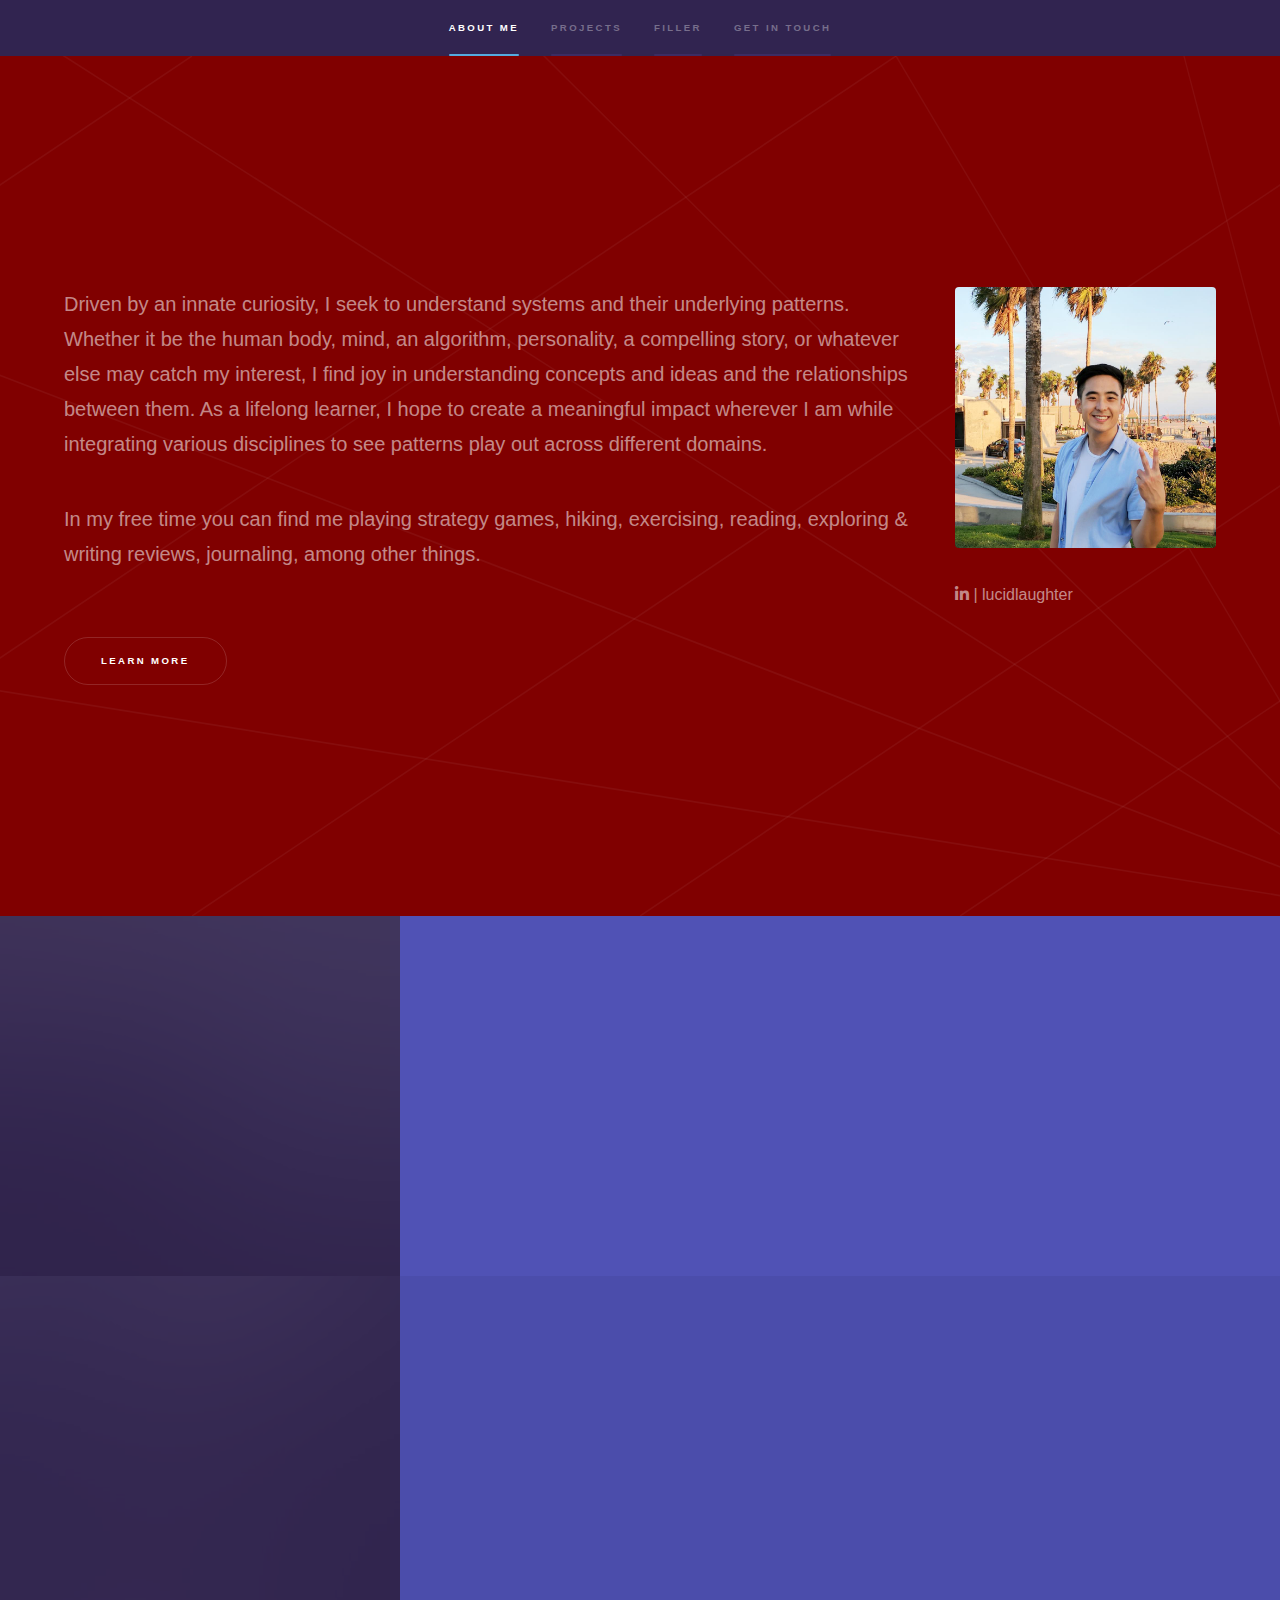
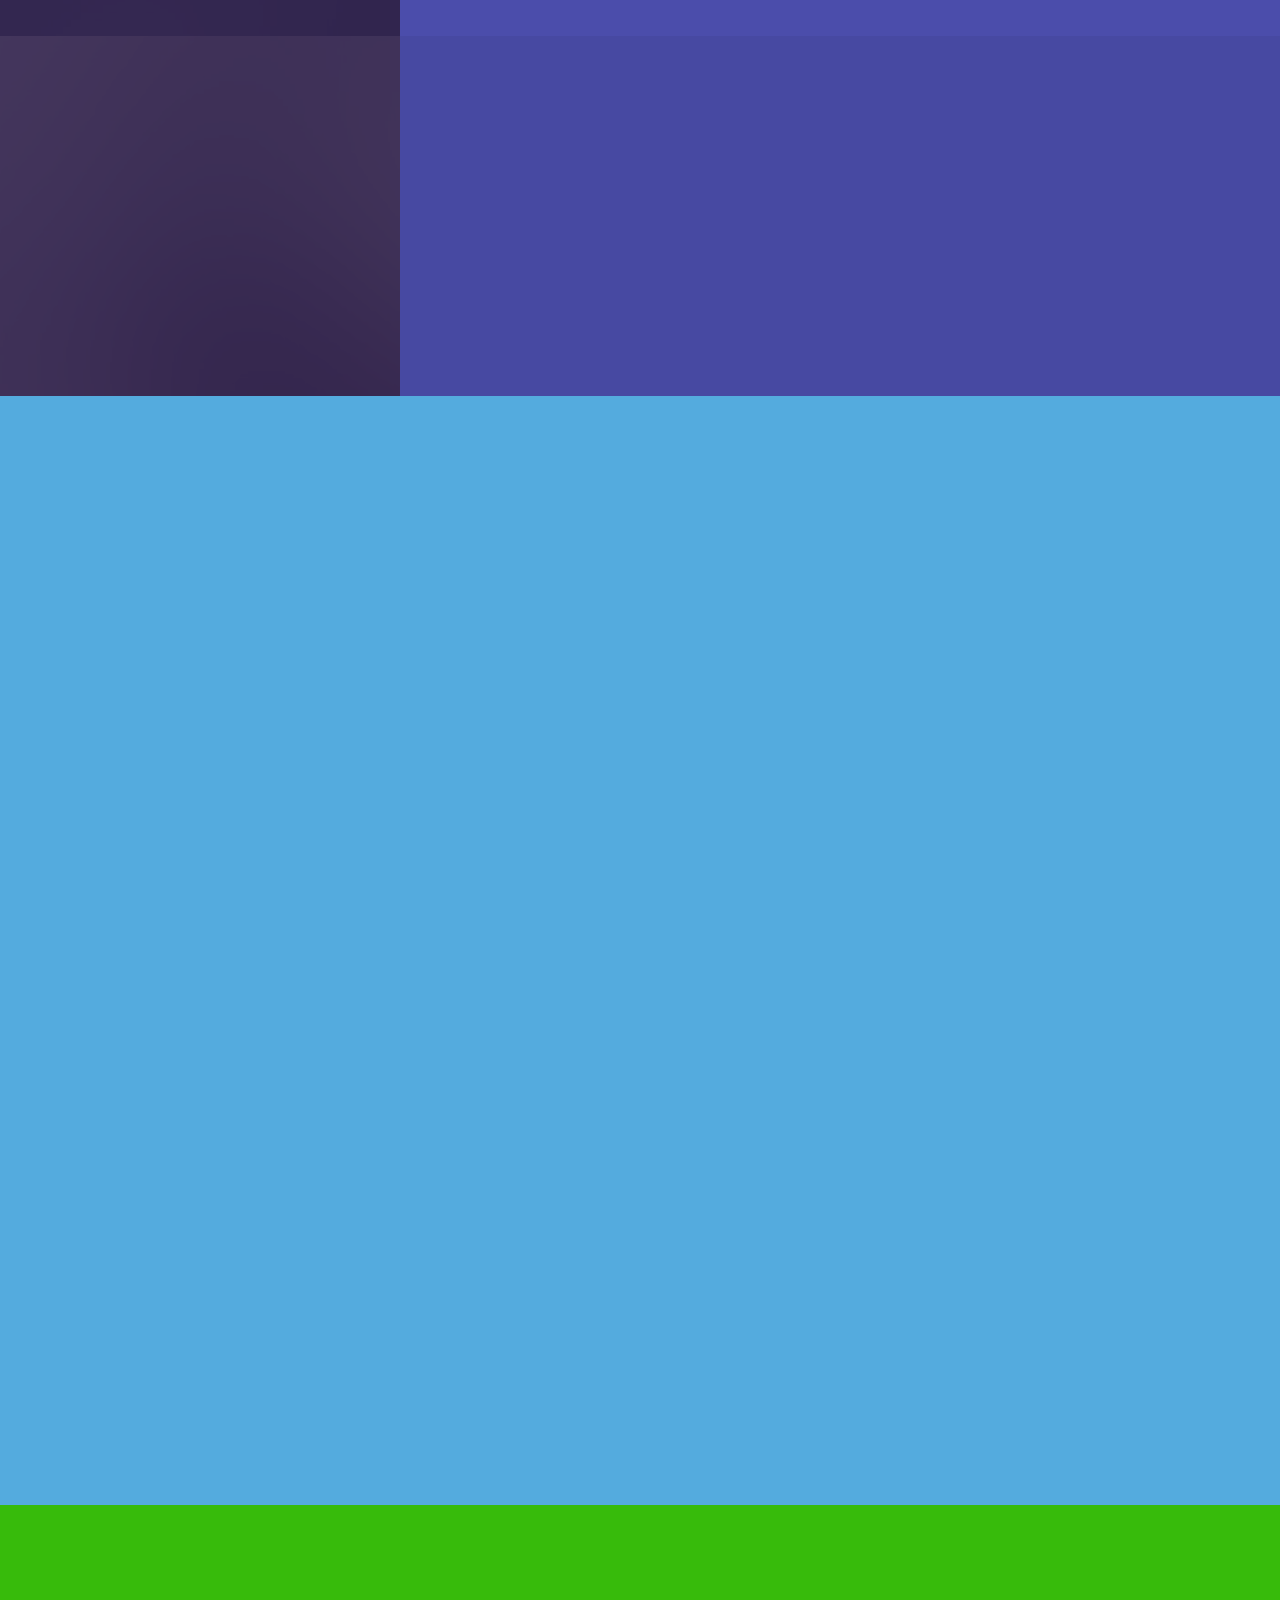
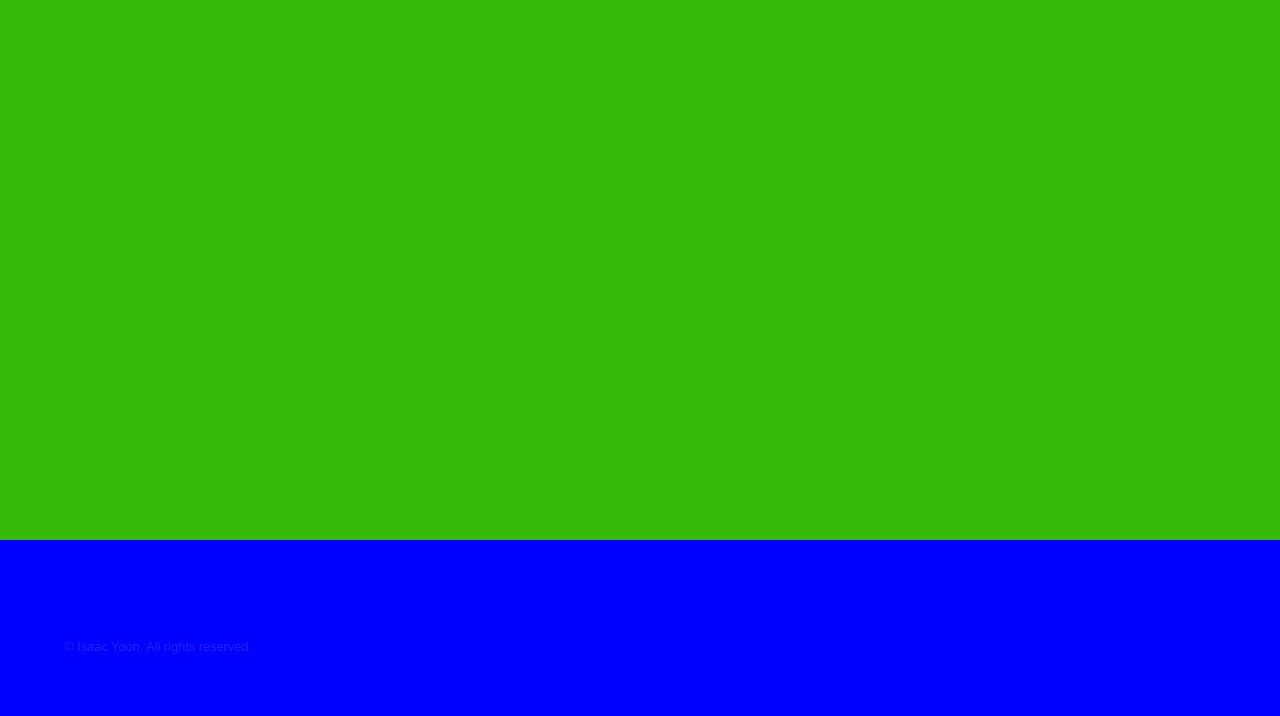
==== index.html @ 06b41eae "Update index.html" ====
<!DOCTYPE HTML>
<html>
	<head>
		<title>Isaac Yoon</title>

		<!-- Global site tag (gtag.js) - Google Analytics -->
		<script async src="https://www.googletagmanager.com/gtag/js?id=G-DXWDHLDNSS"></script>
		<script>
			window.dataLayer = window.dataLayer || [];
			function gtag() { dataLayer.push(arguments); }
			gtag('js', new Date());

			gtag('config', 'G-DXWDHLDNSS');
		</script>
		<!-- Global site tag (gtag.js) - Google Analytics -->
		
		<meta charset="utf-8" />
		<meta name="viewport" content="width=device-width, initial-scale=1, user-scalable=no" />
		<meta property="og:title" content="Isaac Yoon" />
		<meta property="og:description" content="Philosopher, Scientist, & spiritual Seeker" />
		<meta property="og:image" content="https://isaac-yoon-profile.s3-us-west-1.amazonaws.com/profile.jpg" />
		<link rel="stylesheet" href="assets/css/main.css" />
		<noscript><link rel="stylesheet" href="assets/css/noscript.css" /></noscript>
	</head>
	<body class="is-preload">

		<!-- Sidebar -->
			<section id="sidebar">
				<div class="inner">
					<nav>
						<ul>
							<li><a href="#intro">About Me</a></li>
							<li><a href="#one">Projects</a></li>
							<li><a href="#two">Filler</a></li>
							<li><a href="#three">Get in touch</a></li>
						</ul>
					</nav>
				</div>
			</section>

		<!-- Wrapper -->
			<div id="wrapper">

				<!-- Intro -->
					<section id="intro" class="wrapper style1 fullscreen fade-up">
						<div class="inner">
								<div class="row gtr-150">
									<div class="col-9 col-12-medium">
										<header class="major">
											<!-- <h2>About Me</h2> -->
										</header>											
										<p>
											Driven by an innate curiosity, I seek to understand systems and their underlying patterns. Whether it be the human body, mind, an algorithm, personality, a compelling story, or whatever else may catch my interest, I find joy in understanding concepts and ideas and the relationships between them. As a lifelong learner, I hope to create a meaningful impact wherever I am while integrating various disciplines to see patterns play out across different domains.
										</p>
										<p>
											In my free time you can find me playing strategy games, hiking, exercising, reading, exploring & writing reviews, journaling, among other things.
										</p>
									</div>

									<div class="col-3 col-12-medium imp-medium breathing-room">
										<span class="image fit">
											<img src="assets/images/profile.jpg" alt="Isaac Yoon"/>
										</span>

<!-- 										
										<div><a href="assets/files/IsaacYoonCV.pdf" class="icon solid alt fa-file-pdf" target="_blank"> | Isaac's resume</a></div> -->
										<div><a href="https://linkedin.com/in/lucidlaughter" class="icon brands alt fa-linkedin-in" target="_blank"> | lucidlaughter</a></div>
										</br>
									</div>

									<ul class="actions">
										<li><a href="#one" class="button scrolly">Learn more</a></li>
									</ul>
								</div>
						</div>
					</section>

				<!-- One -->
					<section id="one" class="wrapper style2 spotlights">
						<section>
							<a href="#" class="image"><img src="assets/images/pic03.jpg" alt="" data-position="center center" /></a>
							<div class="content">
								<div class="inner">
									<h2>DisArray</h2>
									<p>chatting application inspired by Discord </p>
									<ul class="actions">
										<li><a href="project_disarray.html" class="button">Learn more</a></li>
									</ul>
								</div>
							</div>
						</section>
						<section>
							<a href="#" class="image"><img src="assets/images/pic02.jpg" alt="" data-position="top center" /></a>
							<div class="content">
								<div class="inner">
									<h2>Harmony-Music</h2>
									<p>collaborative music creation experience</p>
									<ul class="actions">
										<li><a href="project_harmony.html" class="button">Learn more</a></li>
									</ul>
								</div>
							</div>
						</section>
						<section>
							<a href="#" class="image"><img src="assets/images/pic01.jpg" alt="" data-position="25% 25%" /></a>
							<div class="content">
								<div class="inner">
									<h2>LOGOS</h2>
									<p>pick the missing word</p>
									<ul class="actions">
										<li><a href="project_logos.html" class="button">Learn more</a></li>
									</ul>
								</div>
							</div>
						</section>
					</section>

				<!-- Two -->
					<section id="two" class="wrapper style3 fade-up">
						<div class="inner">
							<h2>What I do</h2>
							<p>At vero eos et accusamus et iusto odio dignissimos ducimus qui blanditiis praesentium voluptatum deleniti atque corrupti quos dolores et quas molestias excepturi sint occaecati cupiditate non provident, similique sunt in culpa qui officia deserunt mollitia animi, id est laborum et dolorum fuga.</p>
							<div class="features">
								<section>
									<span class="icon solid major fa-code"></span>
									<h3>Et harum quidem</h3>
									<p>Nam libero tempore, cum soluta nobis est eligendi optio cumque nihil impedit quo minus id quod maxime placeat facere possimus, omnis voluptas assumenda est, omnis dolor repellendus.</p>
								</section>
								<section>
									<span class="icon solid major fa-lock"></span>
									<h3>et expedita distinctio</h3>
									<p>Temporibus autem quibusdam et aut officiis debitis aut rerum necessitatibus saepe eveniet ut et voluptates repudiandae sint et molestiae non recusandae.</p>
								</section>
								<section>
									<span class="icon solid major fa-cog"></span>
									<h3>rerum facilis est</h3>
									<p>Itaque earum rerum hic tenetur a sapiente delectus, ut aut reiciendis voluptatibus maiores alias consequatur aut perferendis doloribus asperiores repellat.</p>
								</section>
								<section>
									<span class="icon solid major fa-desktop"></span>
									<h3>rerum facilis est</h3>
									<p>Sed ut perspiciatis unde omnis iste natus error sit voluptatem accusantium doloremque laudantium, totam rem aperiam, eaque ipsa quae ab illo inventore veritatis et quasi architecto beatae vitae dicta sunt explicabo.</p>
								</section>
								<section>
									<span class="icon solid major fa-link"></span>
									<h3>et expedita distinctio</h3>
									<p>Nemo enim ipsam voluptatem quia voluptas sit aspernatur aut odit aut fugit, sed quia consequuntur magni dolores eos qui ratione voluptatem sequi nesciunt.</p>
								</section>
								<section>
									<span class="icon major fa-gem"></span>
									<h3>Et harum quidem</h3>
									<p>Neque porro quisquam est, qui dolorem ipsum quia dolor sit amet, consectetur, adipisci velit, sed quia non numquam eius modi tempora incidunt ut labore et dolore magnam aliquam quaerat voluptatem.</p>
								</section>
							</div>
							<ul class="actions">
								<li><a href="generic.html" class="button">Learn more</a></li>
							</ul>
						</div>
					</section>

				<!-- Three -->
					<section id="three" class="wrapper style1 fade-up" style="background: rgb(55, 187, 11)">
						<div class="inner">
							<h2>Get in touch</h2>
							<p>Feel free to use the form below to contact me</p>
							<div class="split style1">
								<section>
									<form method="post" action="https://formspree.io/f/mwkwogba">
										<div class="fields">
											<div class="field half">
												<label for="name">Name</label>
												<input type="text" name="name" id="name" />
											</div>
											<div class="field half">
												<label for="email">Email</label>
												<input type="text" name="email" id="email" />
											</div>
											<div class="field">
												<label for="message">Message</label>
												<textarea name="message" id="message" rows="5"></textarea>
											</div>
										</div>
										<ul class="actions">
											<li><a href="" class="button submit">Send Message</a></li>
										</ul>
									</form>
								</section>
								<section>
									<ul class="contact">
										<li>
											<h3>Let's Connect</h3>
											<ul class="icons">
  												<li><a href="https://www.linkedin.com/in/lucidlaughter/" class="icon brands fa-linkedin-in"><span class="label">LinkedIn</span></a></li>
												<li><a href="https://www.facebook.com/lucidlaughter/" class="icon brands fa-facebook-f"><span class="label">Facebook</span></a></li>
												<li><a href="https://www.instagram.com/iao_mai/" class="icon brands fa-instagram"><span class="label">Instagram</span></a></li>
												<li><a href="https://www.goodreads.com/user/show/114035922-isaac" class="icon brands fa-goodreads"><span class="label">GoodReads</span></a></li>
												<li><a href="https://www.youtube.com/channel/UCvuDmSHihU6kMSwmm0uPCSw" class="icon brands fa-youtube"><span class="label">YouTube</span></a></li>
											</ul>
										</li>
									</ul>
								</section>
							</div>
						</div>
					</section>

			</div>

		<!-- Footer -->
			<footer id="footer" class="wrapper style1-alt" style="background-color: blue">
				<div class="inner">
					<ul class="icons">
					</ul>
					<ul class="menu">
						<li>&copy; Isaac Yoon. All rights reserved. </li>
					</ul>
				</div>
			</footer>

		<!-- Scripts -->
			<script src="assets/js/jquery.min.js"></script>
			<script src="assets/js/jquery.scrollex.min.js"></script>
			<script src="assets/js/jquery.scrolly.min.js"></script>
			<script src="assets/js/browser.min.js"></script>
			<script src="assets/js/breakpoints.min.js"></script>
			<script src="assets/js/util.js"></script>
			<script src="assets/js/main.js"></script>

	</body>
</html>
---- assets/css/main.css ----
@import url(fontawesome-all.min.css);

/*
	Hyperspace by HTML5 UP
	html5up.net | @ajlkn
	Free for personal and commercial use under the CCA 3.0 license (html5up.net/license)
*/

html, body, div, span, applet, object,
iframe, h1, h2, h3, h4, h5, h6, p, blockquote,
pre, a, abbr, acronym, address, big, cite,
code, del, dfn, em, img, ins, kbd, q, s, samp,
small, strike, strong, sub, sup, tt, var, b,
u, i, center, dl, dt, dd, ol, ul, li, fieldset,
form, label, legend, table, caption, tbody,
tfoot, thead, tr, th, td, article, aside,
canvas, details, embed, figure, figcaption,
footer, header, hgroup, menu, nav, output, ruby,
section, summary, time, mark, audio, video {
	margin: 0;
	padding: 0;
	border: 0;
	font-size: 100%;
	font: inherit;
	vertical-align: baseline;}

article, aside, details, figcaption, figure,
footer, header, hgroup, menu, nav, section {
	display: block;}

body {
	line-height: 1;
}

ol, ul {
	list-style: none;
}

blockquote, q {
	quotes: none;
}

	blockquote:before, blockquote:after, q:before, q:after {
		content: '';
		content: none;
	}

table {
	border-collapse: collapse;
	border-spacing: 0;
}

body {
	-webkit-text-size-adjust: none;
}

mark {
	background-color: transparent;
	color: inherit;
}

input::-moz-focus-inner {
	border: 0;
	padding: 0;
}

input, select, textarea {
	-moz-appearance: none;
	-webkit-appearance: none;
	-ms-appearance: none;
	appearance: none;
}

/* Basic */

	@-ms-viewport {
		width: device-width;
	}

	body {
		-ms-overflow-style: scrollbar;
	}

	@media screen and (max-width: 480px) {

		html, body {
			min-width: 320px;
		}

	}

	html {
		box-sizing: border-box;
	}

	*, *:before, *:after {
		box-sizing: inherit;
	}

	body {
		background: #312450;
	}

		body.is-preload *, body.is-preload *:before, body.is-preload *:after {
			-moz-animation: none !important;
			-webkit-animation: none !important;
			-ms-animation: none !important;
			animation: none !important;
			-moz-transition: none !important;
			-webkit-transition: none !important;
			-ms-transition: none !important;
			transition: none !important;
		}

/* Type */

	body, input, select, textarea {
		color: rgba(255, 255, 255, 0.55);
		font-family: Arial, Helvetica, sans-serif;
		font-size: 16.5pt;
		font-weight: normal;
		line-height: 1.75;
	}

		@media screen and (max-width: 1680px) {

			body, input, select, textarea {
				font-size: 13pt;
			}

		}

		@media screen and (max-width: 1280px) {

			body, input, select, textarea {
				font-size: 12pt;
			}

		}

		@media screen and (max-width: 360px) {

			body, input, select, textarea {
				font-size: 11pt;
			}

		}

	a {
		-moz-transition: color 0.2s ease, border-bottom-color 0.2s ease;
		-webkit-transition: color 0.2s ease, border-bottom-color 0.2s ease;
		-ms-transition: color 0.2s ease, border-bottom-color 0.2s ease;
		transition: color 0.2s ease, border-bottom-color 0.2s ease;
		border-bottom: dotted 1px rgba(255, 255, 255, 0.35);
		color: inherit;
		text-decoration: none;
	}

		a:hover {
			border-bottom-color: transparent;
			color: #ffffff;
		}

	strong, b {
		color: #ffffff;
		font-weight: bold;
	}

	em, i {
		font-style: italic;
	}

	p {
		margin: 0 0 2em 0;
	}

	h1, h2, h3, h4, h5, h6 {
		color: #ffffff;
		font-weight: bold;
		line-height: 1.5;
		margin: 0 0 0.5em 0;
	}

		h1 a, h2 a, h3 a, h4 a, h5 a, h6 a {
			color: inherit;
			text-decoration: none;
		}

	h1 {
		font-size: 2.75em;
	}

		h1.major {
			margin: 0 0 1.3em 0;
			position: relative;
			padding-bottom: 0.35em;
		}

			h1.major:after {
				background-image: -moz-linear-gradient(to right, #5e42a6, #54abde);
				background-image: -webkit-linear-gradient(to right, #5e42a6, #54abde);
				background-image: -ms-linear-gradient(to right, #5e42a6, #54abde);
				background-image: linear-gradient(to right, #5e42a6, #54abde);
				-moz-transition: max-width 0.2s ease;
				-webkit-transition: max-width 0.2s ease;
				-ms-transition: max-width 0.2s ease;
				transition: max-width 0.2s ease;
				border-radius: 0.2em;
				bottom: 0;
				content: '';
				height: 0.05em;
				position: absolute;
				right: 0;
				width: 100%;
			}

	h2 {
		font-size: 1.75em;
	}

	h3 {
		font-size: 1.1em;
	}

	h4 {
		font-size: 1em;
	}

	h5 {
		font-size: 0.8em;
	}

	h6 {
		font-size: 0.6em;
	}

	@media screen and (max-width: 736px) {

		h1 {
			font-size: 2em;
		}

		h2 {
			font-size: 1.25em;
		}

		h3 {
			font-size: 1em;
		}

		h4 {
			font-size: 0.8em;
		}

		h5 {
			font-size: 0.6em;
		}

		h6 {
			font-size: 0.6em;
		}

	}

	sub {
		font-size: 0.8em;
		position: relative;
		top: 0.5em;
	}

	sup {
		font-size: 0.8em;
		position: relative;
		top: -0.5em;
	}

	blockquote {
		border-left: solid 4px rgba(255, 255, 255, 0.15);
		font-style: italic;
		margin: 0 0 2em 0;
		padding: 0.5em 0 0.5em 2em;
	}

	code {
		background: rgba(255, 255, 255, 0.05);
		border-radius: 0.25em;
		border: solid 1px rgba(255, 255, 255, 0.15);
		font-family: "Courier New", monospace;
		font-size: 0.9em;
		margin: 0 0.25em;
		padding: 0.25em 0.65em;
	}

	pre {
		-webkit-overflow-scrolling: touch;
		font-family: "Courier New", monospace;
		font-size: 0.9em;
		margin: 0 0 2em 0;
	}

		pre code {
			display: block;
			line-height: 1.75em;
			padding: 1em 1.5em;
			overflow-x: auto;
		}

	hr {
		border: 0;
		border-bottom: solid 1px rgba(255, 255, 255, 0.15);
		margin: 2em 0;
	}

		hr.major {
			margin: 3em 0;
		}

	.align-left {
		text-align: left;
	}

	.align-center {
		text-align: center;
	}

	.align-right {
		text-align: right;
	}

/* Row */

	.row {
		display: flex;
		flex-wrap: wrap;
		box-sizing: border-box;
		align-items: stretch;
	}

		.row > * {
			box-sizing: border-box;
		}

		.row.gtr-uniform > * > :last-child {
			margin-bottom: 0;
		}

		.row.aln-left {
			justify-content: flex-start;
		}

		.row.aln-center {
			justify-content: center;
		}

		.row.aln-right {
			justify-content: flex-end;
		}

		.row.aln-top {
			align-items: flex-start;
		}

		.row.aln-middle {
			align-items: center;
		}

		.row.aln-bottom {
			align-items: flex-end;
		}

		.row > .imp {
			order: -1;
		}

		.row > .col-1 {
			width: 8.33333%;
		}

		.row > .off-1 {
			margin-left: 8.33333%;
		}

		.row > .col-2 {
			width: 16.66667%;
		}

		.row > .off-2 {
			margin-left: 16.66667%;
		}

		.row > .col-3 {
			width: 25%;
		}

		.row > .off-3 {
			margin-left: 25%;
		}

		.row > .col-4 {
			width: 33.33333%;
		}

		.row > .off-4 {
			margin-left: 33.33333%;
		}

		.row > .col-5 {
			width: 41.66667%;
		}

		.row > .off-5 {
			margin-left: 41.66667%;
		}

		.row > .col-6 {
			width: 50%;
		}

		.row > .off-6 {
			margin-left: 50%;
		}

		.row > .col-7 {
			width: 58.33333%;
		}

		.row > .off-7 {
			margin-left: 58.33333%;
		}

		.row > .col-8 {
			width: 66.66667%;
		}

		.row > .off-8 {
			margin-left: 66.66667%;
		}

		.row > .col-9 {
			width: 75%;
		}

		.row > .off-9 {
			margin-left: 75%;
		}

		.row > .col-10 {
			width: 83.33333%;
		}

		.row > .off-10 {
			margin-left: 83.33333%;
		}

		.row > .col-11 {
			width: 91.66667%;
		}

		.row > .off-11 {
			margin-left: 91.66667%;
		}

		.row > .col-12 {
			width: 100%;
		}

		.row > .off-12 {
			margin-left: 100%;
		}

		.row.gtr-0 {
			margin-top: 0;
			margin-left: 0em;
		}

			.row.gtr-0 > * {
				padding: 0 0 0 0em;
			}

			.row.gtr-0.gtr-uniform {
				margin-top: 0em;
			}

				.row.gtr-0.gtr-uniform > * {
					padding-top: 0em;
				}

		.row.gtr-25 {
			margin-top: 0;
			margin-left: -0.375em;
		}

			.row.gtr-25 > * {
				padding: 0 0 0 0.375em;
			}

			.row.gtr-25.gtr-uniform {
				margin-top: -0.375em;
			}

				.row.gtr-25.gtr-uniform > * {
					padding-top: 0.375em;
				}

		.row.gtr-50 {
			margin-top: 0;
			margin-left: -0.75em;
		}

			.row.gtr-50 > * {
				padding: 0 0 0 0.75em;
			}

			.row.gtr-50.gtr-uniform {
				margin-top: -0.75em;
			}

				.row.gtr-50.gtr-uniform > * {
					padding-top: 0.75em;
				}

		.row {
			margin-top: 0;
			margin-left: -1.5em;
		}

			.row > * {
				padding: 0 0 0 1.5em;
			}

			.row.gtr-uniform {
				margin-top: -1.5em;
			}

				.row.gtr-uniform > * {
					padding-top: 1.5em;
				}

		.row.gtr-150 {
			margin-top: 0;
			margin-left: -2.25em;
		}

			.row.gtr-150 > * {
				padding: 0 0 0 2.25em;
			}

			.row.gtr-150.gtr-uniform {
				margin-top: -2.25em;
			}

				.row.gtr-150.gtr-uniform > * {
					padding-top: 2.25em;
				}

		.row.gtr-200 {
			margin-top: 0;
			margin-left: -3em;
		}

			.row.gtr-200 > * {
				padding: 0 0 0 3em;
			}

			.row.gtr-200.gtr-uniform {
				margin-top: -3em;
			}

				.row.gtr-200.gtr-uniform > * {
					padding-top: 3em;
				}

		@media screen and (max-width: 1680px) {

			.row {
				display: flex;
				flex-wrap: wrap;
				box-sizing: border-box;
				align-items: stretch;
			}

				.row > * {
					box-sizing: border-box;
				}

				.row.gtr-uniform > * > :last-child {
					margin-bottom: 0;
				}

				.row.aln-left {
					justify-content: flex-start;
				}

				.row.aln-center {
					justify-content: center;
				}

				.row.aln-right {
					justify-content: flex-end;
				}

				.row.aln-top {
					align-items: flex-start;
				}

				.row.aln-middle {
					align-items: center;
				}

				.row.aln-bottom {
					align-items: flex-end;
				}

				.row > .imp-xlarge {
					order: -1;
				}

				.row > .col-1-xlarge {
					width: 8.33333%;
				}

				.row > .off-1-xlarge {
					margin-left: 8.33333%;
				}

				.row > .col-2-xlarge {
					width: 16.66667%;
				}

				.row > .off-2-xlarge {
					margin-left: 16.66667%;
				}

				.row > .col-3-xlarge {
					width: 25%;
				}

				.row > .off-3-xlarge {
					margin-left: 25%;
				}

				.row > .col-4-xlarge {
					width: 33.33333%;
				}

				.row > .off-4-xlarge {
					margin-left: 33.33333%;
				}

				.row > .col-5-xlarge {
					width: 41.66667%;
				}

				.row > .off-5-xlarge {
					margin-left: 41.66667%;
				}

				.row > .col-6-xlarge {
					width: 50%;
				}

				.row > .off-6-xlarge {
					margin-left: 50%;
				}

				.row > .col-7-xlarge {
					width: 58.33333%;
				}

				.row > .off-7-xlarge {
					margin-left: 58.33333%;
				}

				.row > .col-8-xlarge {
					width: 66.66667%;
				}

				.row > .off-8-xlarge {
					margin-left: 66.66667%;
				}

				.row > .col-9-xlarge {
					width: 75%;
				}

				.row > .off-9-xlarge {
					margin-left: 75%;
				}

				.row > .col-10-xlarge {
					width: 83.33333%;
				}

				.row > .off-10-xlarge {
					margin-left: 83.33333%;
				}

				.row > .col-11-xlarge {
					width: 91.66667%;
				}

				.row > .off-11-xlarge {
					margin-left: 91.66667%;
				}

				.row > .col-12-xlarge {
					width: 100%;
				}

				.row > .off-12-xlarge {
					margin-left: 100%;
				}

				.row.gtr-0 {
					margin-top: 0;
					margin-left: 0em;
				}

					.row.gtr-0 > * {
						padding: 0 0 0 0em;
					}

					.row.gtr-0.gtr-uniform {
						margin-top: 0em;
					}

						.row.gtr-0.gtr-uniform > * {
							padding-top: 0em;
						}

				.row.gtr-25 {
					margin-top: 0;
					margin-left: -0.375em;
				}

					.row.gtr-25 > * {
						padding: 0 0 0 0.375em;
					}

					.row.gtr-25.gtr-uniform {
						margin-top: -0.375em;
					}

						.row.gtr-25.gtr-uniform > * {
							padding-top: 0.375em;
						}

				.row.gtr-50 {
					margin-top: 0;
					margin-left: -0.75em;
				}

					.row.gtr-50 > * {
						padding: 0 0 0 0.75em;
					}

					.row.gtr-50.gtr-uniform {
						margin-top: -0.75em;
					}

						.row.gtr-50.gtr-uniform > * {
							padding-top: 0.75em;
						}

				.row {
					margin-top: 0;
					margin-left: -1.5em;
				}

					.row > * {
						padding: 0 0 0 1.5em;
					}

					.row.gtr-uniform {
						margin-top: -1.5em;
					}

						.row.gtr-uniform > * {
							padding-top: 1.5em;
						}

				.row.gtr-150 {
					margin-top: 0;
					margin-left: -2.25em;
				}

					.row.gtr-150 > * {
						padding: 0 0 0 2.25em;
					}

					.row.gtr-150.gtr-uniform {
						margin-top: -2.25em;
					}

						.row.gtr-150.gtr-uniform > * {
							padding-top: 2.25em;
						}

				.row.gtr-200 {
					margin-top: 0;
					margin-left: -3em;
				}

					.row.gtr-200 > * {
						padding: 0 0 0 3em;
					}

					.row.gtr-200.gtr-uniform {
						margin-top: -3em;
					}

						.row.gtr-200.gtr-uniform > * {
							padding-top: 3em;
						}

		}

		@media screen and (max-width: 1280px) {

			.row {
				display: flex;
				flex-wrap: wrap;
				box-sizing: border-box;
				align-items: stretch;
			}

				.row > * {
					box-sizing: border-box;
				}

				.row.gtr-uniform > * > :last-child {
					margin-bottom: 0;
				}

				.row.aln-left {
					justify-content: flex-start;
				}

				.row.aln-center {
					justify-content: center;
				}

				.row.aln-right {
					justify-content: flex-end;
				}

				.row.aln-top {
					align-items: flex-start;
				}

				.row.aln-middle {
					align-items: center;
				}

				.row.aln-bottom {
					align-items: flex-end;
				}

				.row > .imp-large {
					order: -1;
				}

				.row > .col-1-large {
					width: 8.33333%;
				}

				.row > .off-1-large {
					margin-left: 8.33333%;
				}

				.row > .col-2-large {
					width: 16.66667%;
				}

				.row > .off-2-large {
					margin-left: 16.66667%;
				}

				.row > .col-3-large {
					width: 25%;
				}

				.row > .off-3-large {
					margin-left: 25%;
				}

				.row > .col-4-large {
					width: 33.33333%;
				}

				.row > .off-4-large {
					margin-left: 33.33333%;
				}

				.row > .col-5-large {
					width: 41.66667%;
				}

				.row > .off-5-large {
					margin-left: 41.66667%;
				}

				.row > .col-6-large {
					width: 50%;
				}

				.row > .off-6-large {
					margin-left: 50%;
				}

				.row > .col-7-large {
					width: 58.33333%;
				}

				.row > .off-7-large {
					margin-left: 58.33333%;
				}

				.row > .col-8-large {
					width: 66.66667%;
				}

				.row > .off-8-large {
					margin-left: 66.66667%;
				}

				.row > .col-9-large {
					width: 75%;
				}

				.row > .off-9-large {
					margin-left: 75%;
				}

				.row > .col-10-large {
					width: 83.33333%;
				}

				.row > .off-10-large {
					margin-left: 83.33333%;
				}

				.row > .col-11-large {
					width: 91.66667%;
				}

				.row > .off-11-large {
					margin-left: 91.66667%;
				}

				.row > .col-12-large {
					width: 100%;
				}

				.row > .off-12-large {
					margin-left: 100%;
				}

				.row.gtr-0 {
					margin-top: 0;
					margin-left: 0em;
				}

					.row.gtr-0 > * {
						padding: 0 0 0 0em;
					}

					.row.gtr-0.gtr-uniform {
						margin-top: 0em;
					}

						.row.gtr-0.gtr-uniform > * {
							padding-top: 0em;
						}

				.row.gtr-25 {
					margin-top: 0;
					margin-left: -0.375em;
				}

					.row.gtr-25 > * {
						padding: 0 0 0 0.375em;
					}

					.row.gtr-25.gtr-uniform {
						margin-top: -0.375em;
					}

						.row.gtr-25.gtr-uniform > * {
							padding-top: 0.375em;
						}

				.row.gtr-50 {
					margin-top: 0;
					margin-left: -0.75em;
				}

					.row.gtr-50 > * {
						padding: 0 0 0 0.75em;
					}

					.row.gtr-50.gtr-uniform {
						margin-top: -0.75em;
					}

						.row.gtr-50.gtr-uniform > * {
							padding-top: 0.75em;
						}

				.row {
					margin-top: 0;
					margin-left: -1.5em;
				}

					.row > * {
						padding: 0 0 0 1.5em;
					}

					.row.gtr-uniform {
						margin-top: -1.5em;
					}

						.row.gtr-uniform > * {
							padding-top: 1.5em;
						}

				.row.gtr-150 {
					margin-top: 0;
					margin-left: -2.25em;
				}

					.row.gtr-150 > * {
						padding: 0 0 0 2.25em;
					}

					.row.gtr-150.gtr-uniform {
						margin-top: -2.25em;
					}

						.row.gtr-150.gtr-uniform > * {
							padding-top: 2.25em;
						}

				.row.gtr-200 {
					margin-top: 0;
					margin-left: -3em;
				}

					.row.gtr-200 > * {
						padding: 0 0 0 3em;
					}

					.row.gtr-200.gtr-uniform {
						margin-top: -3em;
					}

						.row.gtr-200.gtr-uniform > * {
							padding-top: 3em;
						}

		}

		@media screen and (max-width: 980px) {

			.row {
				display: flex;
				flex-wrap: wrap;
				box-sizing: border-box;
				align-items: stretch;
			}

				.row > * {
					box-sizing: border-box;
				}

				.row.gtr-uniform > * > :last-child {
					margin-bottom: 0;
				}

				.row.aln-left {
					justify-content: flex-start;
				}

				.row.aln-center {
					justify-content: center;
				}

				.row.aln-right {
					justify-content: flex-end;
				}

				.row.aln-top {
					align-items: flex-start;
				}

				.row.aln-middle {
					align-items: center;
				}

				.row.aln-bottom {
					align-items: flex-end;
				}

				.row > .imp-medium {
					order: -1;
				}

				.row > .col-1-medium {
					width: 8.33333%;
				}

				.row > .off-1-medium {
					margin-left: 8.33333%;
				}

				.row > .col-2-medium {
					width: 16.66667%;
				}

				.row > .off-2-medium {
					margin-left: 16.66667%;
				}

				.row > .col-3-medium {
					width: 25%;
				}

				.row > .off-3-medium {
					margin-left: 25%;
				}

				.row > .col-4-medium {
					width: 33.33333%;
				}

				.row > .off-4-medium {
					margin-left: 33.33333%;
				}

				.row > .col-5-medium {
					width: 41.66667%;
				}

				.row > .off-5-medium {
					margin-left: 41.66667%;
				}

				.row > .col-6-medium {
					width: 50%;
				}

				.row > .off-6-medium {
					margin-left: 50%;
				}

				.row > .col-7-medium {
					width: 58.33333%;
				}

				.row > .off-7-medium {
					margin-left: 58.33333%;
				}

				.row > .col-8-medium {
					width: 66.66667%;
				}

				.row > .off-8-medium {
					margin-left: 66.66667%;
				}

				.row > .col-9-medium {
					width: 75%;
				}

				.row > .off-9-medium {
					margin-left: 75%;
				}

				.row > .col-10-medium {
					width: 83.33333%;
				}

				.row > .off-10-medium {
					margin-left: 83.33333%;
				}

				.row > .col-11-medium {
					width: 91.66667%;
				}

				.row > .off-11-medium {
					margin-left: 91.66667%;
				}

				.row > .col-12-medium {
					width: 100%;
				}

				.row > .off-12-medium {
					margin-left: 100%;
				}

				.row.gtr-0 {
					margin-top: 0;
					margin-left: 0em;
				}

					.row.gtr-0 > * {
						padding: 0 0 0 0em;
					}

					.row.gtr-0.gtr-uniform {
						margin-top: 0em;
					}

						.row.gtr-0.gtr-uniform > * {
							padding-top: 0em;
						}

				.row.gtr-25 {
					margin-top: 0;
					margin-left: -0.375em;
				}

					.row.gtr-25 > * {
						padding: 0 0 0 0.375em;
					}

					.row.gtr-25.gtr-uniform {
						margin-top: -0.375em;
					}

						.row.gtr-25.gtr-uniform > * {
							padding-top: 0.375em;
						}

				.row.gtr-50 {
					margin-top: 0;
					margin-left: -0.75em;
				}

					.row.gtr-50 > * {
						padding: 0 0 0 0.75em;
					}

					.row.gtr-50.gtr-uniform {
						margin-top: -0.75em;
					}

						.row.gtr-50.gtr-uniform > * {
							padding-top: 0.75em;
						}

				.row {
					margin-top: 0;
					margin-left: -1.5em;
				}

					.row > * {
						padding: 0 0 0 1.5em;
					}

					.row.gtr-uniform {
						margin-top: -1.5em;
					}

						.row.gtr-uniform > * {
							padding-top: 1.5em;
						}

				.row.gtr-150 {
					margin-top: 0;
					margin-left: -2.25em;
				}

					.row.gtr-150 > * {
						padding: 0 0 0 2.25em;
					}

					.row.gtr-150.gtr-uniform {
						margin-top: -2.25em;
					}

						.row.gtr-150.gtr-uniform > * {
							padding-top: 2.25em;
						}

				.row.gtr-200 {
					margin-top: 0;
					margin-left: -3em;
				}

					.row.gtr-200 > * {
						padding: 0 0 0 3em;
					}

					.row.gtr-200.gtr-uniform {
						margin-top: -3em;
					}

						.row.gtr-200.gtr-uniform > * {
							padding-top: 3em;
						}

		}

		@media screen and (max-width: 736px) {

			.row {
				display: flex;
				flex-wrap: wrap;
				box-sizing: border-box;
				align-items: stretch;
			}

				.row > * {
					box-sizing: border-box;
				}

				.row.gtr-uniform > * > :last-child {
					margin-bottom: 0;
				}

				.row.aln-left {
					justify-content: flex-start;
				}

				.row.aln-center {
					justify-content: center;
				}

				.row.aln-right {
					justify-content: flex-end;
				}

				.row.aln-top {
					align-items: flex-start;
				}

				.row.aln-middle {
					align-items: center;
				}

				.row.aln-bottom {
					align-items: flex-end;
				}

				.row > .imp-small {
					order: -1;
				}

				.row > .col-1-small {
					width: 8.33333%;
				}

				.row > .off-1-small {
					margin-left: 8.33333%;
				}

				.row > .col-2-small {
					width: 16.66667%;
				}

				.row > .off-2-small {
					margin-left: 16.66667%;
				}

				.row > .col-3-small {
					width: 25%;
				}

				.row > .off-3-small {
					margin-left: 25%;
				}

				.row > .col-4-small {
					width: 33.33333%;
				}

				.row > .off-4-small {
					margin-left: 33.33333%;
				}

				.row > .col-5-small {
					width: 41.66667%;
				}

				.row > .off-5-small {
					margin-left: 41.66667%;
				}

				.row > .col-6-small {
					width: 50%;
				}

				.row > .off-6-small {
					margin-left: 50%;
				}

				.row > .col-7-small {
					width: 58.33333%;
				}

				.row > .off-7-small {
					margin-left: 58.33333%;
				}

				.row > .col-8-small {
					width: 66.66667%;
				}

				.row > .off-8-small {
					margin-left: 66.66667%;
				}

				.row > .col-9-small {
					width: 75%;
				}

				.row > .off-9-small {
					margin-left: 75%;
				}

				.row > .col-10-small {
					width: 83.33333%;
				}

				.row > .off-10-small {
					margin-left: 83.33333%;
				}

				.row > .col-11-small {
					width: 91.66667%;
				}

				.row > .off-11-small {
					margin-left: 91.66667%;
				}

				.row > .col-12-small {
					width: 100%;
				}

				.row > .off-12-small {
					margin-left: 100%;
				}

				.row.gtr-0 {
					margin-top: 0;
					margin-left: 0em;
				}

					.row.gtr-0 > * {
						padding: 0 0 0 0em;
					}

					.row.gtr-0.gtr-uniform {
						margin-top: 0em;
					}

						.row.gtr-0.gtr-uniform > * {
							padding-top: 0em;
						}

				.row.gtr-25 {
					margin-top: 0;
					margin-left: -0.375em;
				}

					.row.gtr-25 > * {
						padding: 0 0 0 0.375em;
					}

					.row.gtr-25.gtr-uniform {
						margin-top: -0.375em;
					}

						.row.gtr-25.gtr-uniform > * {
							padding-top: 0.375em;
						}

				.row.gtr-50 {
					margin-top: 0;
					margin-left: -0.75em;
				}

					.row.gtr-50 > * {
						padding: 0 0 0 0.75em;
					}

					.row.gtr-50.gtr-uniform {
						margin-top: -0.75em;
					}

						.row.gtr-50.gtr-uniform > * {
							padding-top: 0.75em;
						}

				.row {
					margin-top: 0;
					margin-left: -1.5em;
				}

					.row > * {
						padding: 0 0 0 1.5em;
					}

					.row.gtr-uniform {
						margin-top: -1.5em;
					}

						.row.gtr-uniform > * {
							padding-top: 1.5em;
						}

				.row.gtr-150 {
					margin-top: 0;
					margin-left: -2.25em;
				}

					.row.gtr-150 > * {
						padding: 0 0 0 2.25em;
					}

					.row.gtr-150.gtr-uniform {
						margin-top: -2.25em;
					}

						.row.gtr-150.gtr-uniform > * {
							padding-top: 2.25em;
						}

				.row.gtr-200 {
					margin-top: 0;
					margin-left: -3em;
				}

					.row.gtr-200 > * {
						padding: 0 0 0 3em;
					}

					.row.gtr-200.gtr-uniform {
						margin-top: -3em;
					}

						.row.gtr-200.gtr-uniform > * {
							padding-top: 3em;
						}

		}

		@media screen and (max-width: 480px) {

			.row {
				display: flex;
				flex-wrap: wrap;
				box-sizing: border-box;
				align-items: stretch;
			}

				.row > * {
					box-sizing: border-box;
				}

				.row.gtr-uniform > * > :last-child {
					margin-bottom: 0;
				}

				.row.aln-left {
					justify-content: flex-start;
				}

				.row.aln-center {
					justify-content: center;
				}

				.row.aln-right {
					justify-content: flex-end;
				}

				.row.aln-top {
					align-items: flex-start;
				}

				.row.aln-middle {
					align-items: center;
				}

				.row.aln-bottom {
					align-items: flex-end;
				}

				.row > .imp-xsmall {
					order: -1;
				}

				.row > .col-1-xsmall {
					width: 8.33333%;
				}

				.row > .off-1-xsmall {
					margin-left: 8.33333%;
				}

				.row > .col-2-xsmall {
					width: 16.66667%;
				}

				.row > .off-2-xsmall {
					margin-left: 16.66667%;
				}

				.row > .col-3-xsmall {
					width: 25%;
				}

				.row > .off-3-xsmall {
					margin-left: 25%;
				}

				.row > .col-4-xsmall {
					width: 33.33333%;
				}

				.row > .off-4-xsmall {
					margin-left: 33.33333%;
				}

				.row > .col-5-xsmall {
					width: 41.66667%;
				}

				.row > .off-5-xsmall {
					margin-left: 41.66667%;
				}

				.row > .col-6-xsmall {
					width: 50%;
				}

				.row > .off-6-xsmall {
					margin-left: 50%;
				}

				.row > .col-7-xsmall {
					width: 58.33333%;
				}

				.row > .off-7-xsmall {
					margin-left: 58.33333%;
				}

				.row > .col-8-xsmall {
					width: 66.66667%;
				}

				.row > .off-8-xsmall {
					margin-left: 66.66667%;
				}

				.row > .col-9-xsmall {
					width: 75%;
				}

				.row > .off-9-xsmall {
					margin-left: 75%;
				}

				.row > .col-10-xsmall {
					width: 83.33333%;
				}

				.row > .off-10-xsmall {
					margin-left: 83.33333%;
				}

				.row > .col-11-xsmall {
					width: 91.66667%;
				}

				.row > .off-11-xsmall {
					margin-left: 91.66667%;
				}

				.row > .col-12-xsmall {
					width: 100%;
				}

				.row > .off-12-xsmall {
					margin-left: 100%;
				}

				.row.gtr-0 {
					margin-top: 0;
					margin-left: 0em;
				}

					.row.gtr-0 > * {
						padding: 0 0 0 0em;
					}

					.row.gtr-0.gtr-uniform {
						margin-top: 0em;
					}

						.row.gtr-0.gtr-uniform > * {
							padding-top: 0em;
						}

				.row.gtr-25 {
					margin-top: 0;
					margin-left: -0.375em;
				}

					.row.gtr-25 > * {
						padding: 0 0 0 0.375em;
					}

					.row.gtr-25.gtr-uniform {
						margin-top: -0.375em;
					}

						.row.gtr-25.gtr-uniform > * {
							padding-top: 0.375em;
						}

				.row.gtr-50 {
					margin-top: 0;
					margin-left: -0.75em;
				}

					.row.gtr-50 > * {
						padding: 0 0 0 0.75em;
					}

					.row.gtr-50.gtr-uniform {
						margin-top: -0.75em;
					}

						.row.gtr-50.gtr-uniform > * {
							padding-top: 0.75em;
						}

				.row {
					margin-top: 0;
					margin-left: -1.5em;
				}

					.row > * {
						padding: 0 0 0 1.5em;
					}

					.row.gtr-uniform {
						margin-top: -1.5em;
					}

						.row.gtr-uniform > * {
							padding-top: 1.5em;
						}

				.row.gtr-150 {
					margin-top: 0;
					margin-left: -2.25em;
				}

					.row.gtr-150 > * {
						padding: 0 0 0 2.25em;
					}

					.row.gtr-150.gtr-uniform {
						margin-top: -2.25em;
					}

						.row.gtr-150.gtr-uniform > * {
							padding-top: 2.25em;
						}

				.row.gtr-200 {
					margin-top: 0;
					margin-left: -3em;
				}

					.row.gtr-200 > * {
						padding: 0 0 0 3em;
					}

					.row.gtr-200.gtr-uniform {
						margin-top: -3em;
					}

						.row.gtr-200.gtr-uniform > * {
							padding-top: 3em;
						}

		}

/* Box */

	.box {
		border-radius: 0.25em;
		border: solid 1px rgba(255, 255, 255, 0.15);
		margin-bottom: 2em;
		padding: 1.5em;
	}

		.box > :last-child,
		.box > :last-child > :last-child,
		.box > :last-child > :last-child > :last-child {
			margin-bottom: 0;
		}

		.box.alt {
			border: 0;
			border-radius: 0;
			padding: 0;
		}

/* Button */

	input[type="submit"],
	input[type="reset"],
	input[type="button"],
	button,
	.button {
		-moz-appearance: none;
		-webkit-appearance: none;
		-ms-appearance: none;
		appearance: none;
		-moz-transition: border-color 0.2s ease;
		-webkit-transition: border-color 0.2s ease;
		-ms-transition: border-color 0.2s ease;
		transition: border-color 0.2s ease;
		background-color: transparent;
		border: solid 1px !important;
		border-color: rgba(255, 255, 255, 0.15) !important;
		border-radius: 3em;
		color: #ffffff !important;
		cursor: pointer;
		display: inline-block;
		font-size: 0.6em;
		font-weight: bold;
		height: calc(4.75em + 2px);
		letter-spacing: 0.25em;
		line-height: 4.75em;
		outline: 0;
		padding: 0 3.75em;
		position: relative;
		text-align: center;
		text-decoration: none;
		text-transform: uppercase;
		white-space: nowrap;
	}

		input[type="submit"]:after,
		input[type="reset"]:after,
		input[type="button"]:after,
		button:after,
		.button:after {
			-moz-transform: scale(0.25);
			-webkit-transform: scale(0.25);
			-ms-transform: scale(0.25);
			transform: scale(0.25);
			pointer-events: none;
			-moz-transition: opacity 0.2s ease, -moz-transform 0.2s ease;
			-webkit-transition: opacity 0.2s ease, -webkit-transform 0.2s ease;
			-ms-transition: opacity 0.2s ease, -ms-transform 0.2s ease;
			transition: opacity 0.2s ease, transform 0.2s ease;
			background: #ffffff;
			border-radius: 3em;
			content: '';
			height: 100%;
			left: 0;
			opacity: 0;
			position: absolute;
			top: 0;
			width: 100%;
		}

		input[type="submit"].icon:before,
		input[type="reset"].icon:before,
		input[type="button"].icon:before,
		button.icon:before,
		.button.icon:before {
			margin-right: 0.75em;
		}

		input[type="submit"].fit,
		input[type="reset"].fit,
		input[type="button"].fit,
		button.fit,
		.button.fit {
			width: 100%;
		}

		input[type="submit"].small,
		input[type="reset"].small,
		input[type="button"].small,
		button.small,
		.button.small {
			font-size: 0.4em;
		}

		input[type="submit"].large,
		input[type="reset"].large,
		input[type="button"].large,
		button.large,
		.button.large {
			font-size: 0.8em;
		}

		input[type="submit"].primary,
		input[type="reset"].primary,
		input[type="button"].primary,
		button.primary,
		.button.primary {
			background-color: #ffffff;
			color: #312450 !important;
		}

			input[type="submit"].primary:after,
			input[type="reset"].primary:after,
			input[type="button"].primary:after,
			button.primary:after,
			.button.primary:after {
				display: none;
			}

		input[type="submit"].disabled, input[type="submit"]:disabled,
		input[type="reset"].disabled,
		input[type="reset"]:disabled,
		input[type="button"].disabled,
		input[type="button"]:disabled,
		button.disabled,
		button:disabled,
		.button.disabled,
		.button:disabled {
			cursor: default;
			opacity: 0.5;
			pointer-events: none;
		}

		input[type="submit"]:hover,
		input[type="reset"]:hover,
		input[type="button"]:hover,
		button:hover,
		.button:hover {
			border-color: rgba(255, 255, 255, 0.55) !important;
		}

			input[type="submit"]:hover:after,
			input[type="reset"]:hover:after,
			input[type="button"]:hover:after,
			button:hover:after,
			.button:hover:after {
				opacity: 0.05;
				-moz-transform: scale(1);
				-webkit-transform: scale(1);
				-ms-transform: scale(1);
				transform: scale(1);
			}

			input[type="submit"]:hover:active,
			input[type="reset"]:hover:active,
			input[type="button"]:hover:active,
			button:hover:active,
			.button:hover:active {
				border-color: #ffffff !important;
			}

				input[type="submit"]:hover:active:after,
				input[type="reset"]:hover:active:after,
				input[type="button"]:hover:active:after,
				button:hover:active:after,
				.button:hover:active:after {
					opacity: 0.1;
				}

/* Features */

	.features {
		display: -moz-flex;
		display: -webkit-flex;
		display: -ms-flex;
		display: flex;
		-moz-flex-wrap: wrap;
		-webkit-flex-wrap: wrap;
		-ms-flex-wrap: wrap;
		flex-wrap: wrap;
		border-radius: 0.25em;
		border: solid 1px rgba(255, 255, 255, 0.15);
		background: rgba(255, 255, 255, 0.05);
		margin: 0 0 2em 0;
	}

		.features section {
			padding: 3.5em 3em 1em 7em ;
			width: 50%;
			border-top: solid 1px rgba(255, 255, 255, 0.15);
			position: relative;
		}

			.features section:nth-child(-n + 2) {
				border-top-width: 0;
			}

			.features section:nth-child(2n) {
				border-left: solid 1px rgba(255, 255, 255, 0.15);
			}

			.features section .icon {
				-moz-transition: opacity 0.5s ease, -moz-transform 0.5s ease;
				-webkit-transition: opacity 0.5s ease, -webkit-transform 0.5s ease;
				-ms-transition: opacity 0.5s ease, -ms-transform 0.5s ease;
				transition: opacity 0.5s ease, transform 0.5s ease;
				-moz-transition-delay: 1s;
				-webkit-transition-delay: 1s;
				-ms-transition-delay: 1s;
				transition-delay: 1s;
				-moz-transform: scale(1);
				-webkit-transform: scale(1);
				-ms-transform: scale(1);
				transform: scale(1);
				position: absolute;
				left: 3em;
				top: 3em;
				opacity: 1;
			}

			.features section:nth-child(1) .icon {
				-moz-transition-delay: 0.15s;
				-webkit-transition-delay: 0.15s;
				-ms-transition-delay: 0.15s;
				transition-delay: 0.15s;
			}

			.features section:nth-child(2) .icon {
				-moz-transition-delay: 0.3s;
				-webkit-transition-delay: 0.3s;
				-ms-transition-delay: 0.3s;
				transition-delay: 0.3s;
			}

			.features section:nth-child(3) .icon {
				-moz-transition-delay: 0.45s;
				-webkit-transition-delay: 0.45s;
				-ms-transition-delay: 0.45s;
				transition-delay: 0.45s;
			}

			.features section:nth-child(4) .icon {
				-moz-transition-delay: 0.6s;
				-webkit-transition-delay: 0.6s;
				-ms-transition-delay: 0.6s;
				transition-delay: 0.6s;
			}

			.features section:nth-child(5) .icon {
				-moz-transition-delay: 0.75s;
				-webkit-transition-delay: 0.75s;
				-ms-transition-delay: 0.75s;
				transition-delay: 0.75s;
			}

			.features section:nth-child(6) .icon {
				-moz-transition-delay: 0.9s;
				-webkit-transition-delay: 0.9s;
				-ms-transition-delay: 0.9s;
				transition-delay: 0.9s;
			}

			.features section:nth-child(7) .icon {
				-moz-transition-delay: 1.05s;
				-webkit-transition-delay: 1.05s;
				-ms-transition-delay: 1.05s;
				transition-delay: 1.05s;
			}

			.features section:nth-child(8) .icon {
				-moz-transition-delay: 1.2s;
				-webkit-transition-delay: 1.2s;
				-ms-transition-delay: 1.2s;
				transition-delay: 1.2s;
			}

			.features section:nth-child(9) .icon {
				-moz-transition-delay: 1.35s;
				-webkit-transition-delay: 1.35s;
				-ms-transition-delay: 1.35s;
				transition-delay: 1.35s;
			}

			.features section:nth-child(10) .icon {
				-moz-transition-delay: 1.5s;
				-webkit-transition-delay: 1.5s;
				-ms-transition-delay: 1.5s;
				transition-delay: 1.5s;
			}

			.features section:nth-child(11) .icon {
				-moz-transition-delay: 1.65s;
				-webkit-transition-delay: 1.65s;
				-ms-transition-delay: 1.65s;
				transition-delay: 1.65s;
			}

			.features section:nth-child(12) .icon {
				-moz-transition-delay: 1.8s;
				-webkit-transition-delay: 1.8s;
				-ms-transition-delay: 1.8s;
				transition-delay: 1.8s;
			}

			.features section:nth-child(13) .icon {
				-moz-transition-delay: 1.95s;
				-webkit-transition-delay: 1.95s;
				-ms-transition-delay: 1.95s;
				transition-delay: 1.95s;
			}

			.features section:nth-child(14) .icon {
				-moz-transition-delay: 2.1s;
				-webkit-transition-delay: 2.1s;
				-ms-transition-delay: 2.1s;
				transition-delay: 2.1s;
			}

			.features section:nth-child(15) .icon {
				-moz-transition-delay: 2.25s;
				-webkit-transition-delay: 2.25s;
				-ms-transition-delay: 2.25s;
				transition-delay: 2.25s;
			}

			.features section:nth-child(16) .icon {
				-moz-transition-delay: 2.4s;
				-webkit-transition-delay: 2.4s;
				-ms-transition-delay: 2.4s;
				transition-delay: 2.4s;
			}

			.features section:nth-child(17) .icon {
				-moz-transition-delay: 2.55s;
				-webkit-transition-delay: 2.55s;
				-ms-transition-delay: 2.55s;
				transition-delay: 2.55s;
			}

			.features section:nth-child(18) .icon {
				-moz-transition-delay: 2.7s;
				-webkit-transition-delay: 2.7s;
				-ms-transition-delay: 2.7s;
				transition-delay: 2.7s;
			}

			.features section:nth-child(19) .icon {
				-moz-transition-delay: 2.85s;
				-webkit-transition-delay: 2.85s;
				-ms-transition-delay: 2.85s;
				transition-delay: 2.85s;
			}

			.features section:nth-child(20) .icon {
				-moz-transition-delay: 3s;
				-webkit-transition-delay: 3s;
				-ms-transition-delay: 3s;
				transition-delay: 3s;
			}

		.features.inactive section .icon {
			-moz-transform: scale(0.5);
			-webkit-transform: scale(0.5);
			-ms-transform: scale(0.5);
			transform: scale(0.5);
			opacity: 0;
		}

		@media screen and (max-width: 980px) {

			.features {
				display: block;
			}

				.features section {
					border-top-width: 1px !important;
					border-left-width: 0 !important;
					width: 100%;
				}

					.features section:first-child {
						border-top-width: 0 !important;
					}

		}

		@media screen and (max-width: 736px) {

			.features section {
				padding: 2.5em 1.5em 0.1em 5.5em ;
			}

				.features section .icon {
					left: 1.5em;
					top: 2em;
				}

		}

		@media screen and (max-width: 480px) {

			.features section {
				padding: 2em 1.5em 0.1em 1.5em ;
			}

				.features section .icon {
					left: 0;
					position: relative;
					top: 0;
				}

		}

/* Form */

	form {
		margin: 0 0 2em 0;
	}

		form > :last-child {
			margin-bottom: 0;
		}

		form > .fields {
			display: -moz-flex;
			display: -webkit-flex;
			display: -ms-flex;
			display: flex;
			-moz-flex-wrap: wrap;
			-webkit-flex-wrap: wrap;
			-ms-flex-wrap: wrap;
			flex-wrap: wrap;
			width: calc(100% + 3em);
			margin: -1.5em 0 2em -1.5em;
		}

			form > .fields > .field {
				-moz-flex-grow: 0;
				-webkit-flex-grow: 0;
				-ms-flex-grow: 0;
				flex-grow: 0;
				-moz-flex-shrink: 0;
				-webkit-flex-shrink: 0;
				-ms-flex-shrink: 0;
				flex-shrink: 0;
				padding: 1.5em 0 0 1.5em;
				width: calc(100% - 1.5em);
			}

				form > .fields > .field.half {
					width: calc(50% - 0.75em);
				}

				form > .fields > .field.third {
					width: calc(100%/3 - 0.5em);
				}

				form > .fields > .field.quarter {
					width: calc(25% - 0.375em);
				}

		@media screen and (max-width: 480px) {

			form > .fields {
				width: calc(100% + 3em);
				margin: -1.5em 0 2em -1.5em;
			}

				form > .fields > .field {
					padding: 1.5em 0 0 1.5em;
					width: calc(100% - 1.5em);
				}

					form > .fields > .field.half {
						width: calc(100% - 1.5em);
					}

					form > .fields > .field.third {
						width: calc(100% - 1.5em);
					}

					form > .fields > .field.quarter {
						width: calc(100% - 1.5em);
					}

		}

	label {
		color: #ffffff;
		font-weight: bold;
		line-height: 1.5;
		margin: 0 0 0.7em 0;
		display: block;
		font-size: 1.1em;
	}

	input[type="text"],
	input[type="password"],
	input[type="email"],
	input[type="tel"],
	select,
	textarea {
		-moz-appearance: none;
		-webkit-appearance: none;
		-ms-appearance: none;
		appearance: none;
		background: rgba(255, 255, 255, 0.05);
		border-radius: 0.25em;
		border: none;
		border: solid 1px rgba(255, 255, 255, 0.15);
		color: inherit;
		display: block;
		outline: 0;
		padding: 0 1em;
		text-decoration: none;
		width: 100%;
	}

		input[type="text"]:invalid,
		input[type="password"]:invalid,
		input[type="email"]:invalid,
		input[type="tel"]:invalid,
		select:invalid,
		textarea:invalid {
			box-shadow: none;
		}

		input[type="text"]:focus,
		input[type="password"]:focus,
		input[type="email"]:focus,
		input[type="tel"]:focus,
		select:focus,
		textarea:focus {
			border-color: #ffffff;
			box-shadow: 0 0 0 1px #ffffff;
		}

	select {
		background-image: url("data:image/svg+xml;charset=utf8,%3Csvg xmlns='http://www.w3.org/2000/svg' width='40' height='40' preserveAspectRatio='none' viewBox='0 0 40 40'%3E%3Cpath d='M9.4,12.3l10.4,10.4l10.4-10.4c0.2-0.2,0.5-0.4,0.9-0.4c0.3,0,0.6,0.1,0.9,0.4l3.3,3.3c0.2,0.2,0.4,0.5,0.4,0.9 c0,0.4-0.1,0.6-0.4,0.9L20.7,31.9c-0.2,0.2-0.5,0.4-0.9,0.4c-0.3,0-0.6-0.1-0.9-0.4L4.3,17.3c-0.2-0.2-0.4-0.5-0.4-0.9 c0-0.4,0.1-0.6,0.4-0.9l3.3-3.3c0.2-0.2,0.5-0.4,0.9-0.4S9.1,12.1,9.4,12.3z' fill='rgba(255, 255, 255, 0.15)' /%3E%3C/svg%3E");
		background-size: 1.25rem;
		background-repeat: no-repeat;
		background-position: calc(100% - 1rem) center;
		height: 2.75em;
		padding-right: 2.75em;
		text-overflow: ellipsis;
	}

		select option {
			color: #ffffff;
			background: #312450;
		}

		select:focus::-ms-value {
			background-color: transparent;
		}

		select::-ms-expand {
			display: none;
		}

	input[type="text"],
	input[type="password"],
	input[type="email"],
	select {
		height: 2.75em;
	}

	textarea {
		padding: 0.75em 1em;
	}

		body.is-ie textarea {
			min-height: 10em;
		}

	input[type="checkbox"],
	input[type="radio"] {
		-moz-appearance: none;
		-webkit-appearance: none;
		-ms-appearance: none;
		appearance: none;
		display: block;
		float: left;
		margin-right: -2em;
		opacity: 0;
		width: 1em;
		z-index: -1;
	}

		input[type="checkbox"] + label,
		input[type="radio"] + label {
			text-decoration: none;
			color: rgba(255, 255, 255, 0.55);
			cursor: pointer;
			display: inline-block;
			font-size: 1em;
			font-weight: normal;
			padding-left: 2.4em;
			padding-right: 0.75em;
			position: relative;
		}

			input[type="checkbox"] + label:before,
			input[type="radio"] + label:before {
				-moz-osx-font-smoothing: grayscale;
				-webkit-font-smoothing: antialiased;
				display: inline-block;
				font-style: normal;
				font-variant: normal;
				text-rendering: auto;
				line-height: 1;
				text-transform: none !important;
				font-family: 'Font Awesome 5 Free';
				font-weight: 900;
			}

			input[type="checkbox"] + label:before,
			input[type="radio"] + label:before {
				background: rgba(255, 255, 255, 0.05);
				border-radius: 0.25em;
				border: solid 1px rgba(255, 255, 255, 0.15);
				content: '';
				display: inline-block;
				font-size: 0.8em;
				height: 2.0625em;
				left: 0;
				line-height: 2.0625em;
				position: absolute;
				text-align: center;
				top: 0;
				width: 2.0625em;
			}

		input[type="checkbox"]:checked + label:before,
		input[type="radio"]:checked + label:before {
			background: #ffffff;
			border-color: #ffffff;
			color: #54abde;
			content: '\f00c';
		}

		input[type="checkbox"]:focus + label:before,
		input[type="radio"]:focus + label:before {
			border-color: #ffffff;
			box-shadow: 0 0 0 1px #ffffff;
		}

	input[type="checkbox"] + label:before {
		border-radius: 0.25em;
	}

	input[type="radio"] + label:before {
		border-radius: 100%;
	}

	::-webkit-input-placeholder {
		color: rgba(255, 255, 255, 0.35) !important;
		opacity: 1.0;
	}

	:-moz-placeholder {
		color: rgba(255, 255, 255, 0.35) !important;
		opacity: 1.0;
	}

	::-moz-placeholder {
		color: rgba(255, 255, 255, 0.35) !important;
		opacity: 1.0;
	}

	:-ms-input-placeholder {
		color: rgba(255, 255, 255, 0.35) !important;
		opacity: 1.0;
	}

/* Icon */

	.icon {
		text-decoration: none;
		border-bottom: none;
		position: relative;
	}

		.icon:before {
			-moz-osx-font-smoothing: grayscale;
			-webkit-font-smoothing: antialiased;
			display: inline-block;
			font-style: normal;
			font-variant: normal;
			text-rendering: auto;
			line-height: 1;
			text-transform: none !important;
			font-family: 'Font Awesome 5 Free';
			font-weight: 400;
		}

		.icon > .label {
			display: none;
		}

		.icon:before {
			line-height: inherit;
		}

		.icon.solid:before {
			font-weight: 900;
		}

		.icon.brands:before {
			font-family: 'Font Awesome 5 Brands';
		}

		.icon.major {
			width: 2.5em;
			height: 2.5em;
			display: block;
			background: #ffffff;
			border-radius: 100%;
			color: #312450;
			text-align: center;
			line-height: 2.5em;
			margin: 0 0 1.3em 0;
		}

			.icon.major:before {
				font-size: 1.25em;
			}

				.wrapper.style1 .icon.major:before {
					color: #5e42a6;
				}

				.wrapper.style1-alt .icon.major:before {
					color: #493382;
				}

				.wrapper.style2 .icon.major:before {
					color: #5052b5;
				}

				.wrapper.style2-alt .icon.major:before {
					color: #3e4094;
				}

				.wrapper.style3 .icon.major:before {
					color: #54abde;
				}

				.wrapper.style3-alt .icon.major:before {
					color: #953d75;
				}

/* Image */

	.image {
		border-radius: 0.25em;
		border: 0;
		display: inline-block;
		position: relative;
	}

		.image img {
			border-radius: 0.25em;
			display: block;
		}

		.image.left, .image.right {
			max-width: 40%;
		}

			.image.left img, .image.right img {
				width: 100%;
			}

		.image.left {
			float: left;
			margin: 0 1.5em 1em 0;
			top: 0.25em;
		}

		.image.right {
			float: right;
			margin: 0 0 1em 1.5em;
			top: 0.25em;
		}

		.image.fit {
			display: block;
			margin: 0 0 2em 0;
			width: 100%;
		}

			.image.fit img {
				width: 100%;
			}

		.image.main {
			display: block;
			margin: 0 0 3em 0;
			width: 100%;
		}

			.image.main img {
				width: 100%;
			}

/* List */

	ol {
		list-style: decimal;
		margin: 0 0 2em 0;
		padding-left: 1.25em;
	}

		ol li {
			padding-left: 0.25em;
		}

	ul {
		list-style: disc;
		margin: 0 0 2em 0;
		padding-left: 1em;
	}

		ul li {
			padding-left: 0.5em;
		}

		ul.alt {
			list-style: none;
			padding-left: 0;
		}

			ul.alt li {
				border-top: solid 1px rgba(255, 255, 255, 0.15);
				padding: 0.5em 0;
			}

				ul.alt li:first-child {
					border-top: 0;
					padding-top: 0;
				}

	dl {
		margin: 0 0 2em 0;
	}

		dl dt {
			display: block;
			font-weight: bold;
			margin: 0 0 1em 0;
		}

		dl dd {
			margin-left: 2em;
		}

/* Actions */

	ul.actions {
		display: -moz-flex;
		display: -webkit-flex;
		display: -ms-flex;
		display: flex;
		cursor: default;
		list-style: none;
		margin-left: -1em;
		padding-left: 0;
	}

		ul.actions li {
			padding: 0 0 0 1em;
			vertical-align: middle;
		}

		ul.actions.special {
			-moz-justify-content: center;
			-webkit-justify-content: center;
			-ms-justify-content: center;
			justify-content: center;
			width: 100%;
			margin-left: 0;
		}

			ul.actions.special li:first-child {
				padding-left: 0;
			}

		ul.actions.stacked {
			-moz-flex-direction: column;
			-webkit-flex-direction: column;
			-ms-flex-direction: column;
			flex-direction: column;
			margin-left: 0;
		}

			ul.actions.stacked li {
				padding: 1.3em 0 0 0;
			}

				ul.actions.stacked li:first-child {
					padding-top: 0;
				}

		ul.actions.fit {
			width: calc(100% + 1em);
		}

			ul.actions.fit li {
				-moz-flex-grow: 1;
				-webkit-flex-grow: 1;
				-ms-flex-grow: 1;
				flex-grow: 1;
				-moz-flex-shrink: 1;
				-webkit-flex-shrink: 1;
				-ms-flex-shrink: 1;
				flex-shrink: 1;
				width: 100%;
			}

				ul.actions.fit li > * {
					width: 100%;
				}

			ul.actions.fit.stacked {
				width: 100%;
			}

		@media screen and (max-width: 480px) {

			ul.actions:not(.fixed) {
				-moz-flex-direction: column;
				-webkit-flex-direction: column;
				-ms-flex-direction: column;
				flex-direction: column;
				margin-left: 0;
				width: 100% !important;
			}

				ul.actions:not(.fixed) li {
					-moz-flex-grow: 1;
					-webkit-flex-grow: 1;
					-ms-flex-grow: 1;
					flex-grow: 1;
					-moz-flex-shrink: 1;
					-webkit-flex-shrink: 1;
					-ms-flex-shrink: 1;
					flex-shrink: 1;
					padding: 1em 0 0 0;
					text-align: center;
					width: 100%;
				}

					ul.actions:not(.fixed) li > * {
						width: 100%;
					}

					ul.actions:not(.fixed) li:first-child {
						padding-top: 0;
					}

					ul.actions:not(.fixed) li input[type="submit"],
					ul.actions:not(.fixed) li input[type="reset"],
					ul.actions:not(.fixed) li input[type="button"],
					ul.actions:not(.fixed) li button,
					ul.actions:not(.fixed) li .button {
						width: 100%;
					}

						ul.actions:not(.fixed) li input[type="submit"].icon:before,
						ul.actions:not(.fixed) li input[type="reset"].icon:before,
						ul.actions:not(.fixed) li input[type="button"].icon:before,
						ul.actions:not(.fixed) li button.icon:before,
						ul.actions:not(.fixed) li .button.icon:before {
							margin-left: -0.5rem;
						}

		}

/* Contact */

	ul.contact {
		list-style: none;
		padding: 0;
	}

		ul.contact > li {
			padding: 0;
			margin: 1.5em 0 0 0;
		}

			ul.contact > li:first-child {
				margin-top: 0;
			}

/* Icons */

	ul.icons {
		cursor: default;
		list-style: none;
		padding-left: 0;
	}

		ul.icons li {
			display: inline-block;
			padding: 0 0.75em 0 0;
		}

			ul.icons li:last-child {
				padding-right: 0;
			}

			ul.icons li > a, ul.icons li > span {
				border: 0;
			}

				ul.icons li > a .label, ul.icons li > span .label {
					display: none;
				}

/* Menu */

	ul.menu {
		list-style: none;
		padding: 0;
	}

		ul.menu > li {
			border-left: solid 1px rgba(255, 255, 255, 0.15);
			display: inline-block;
			line-height: 1;
			margin-left: 1.5em;
			padding: 0 0 0 1.5em;
		}

			ul.menu > li:first-child {
				border-left: 0;
				margin: 0;
				padding-left: 0;
			}

		@media screen and (max-width: 480px) {

			ul.menu > li {
				border-left: 0;
				display: block;
				line-height: inherit;
				margin: 0.5em 0 0 0;
				padding-left: 0;
			}

		}

/* Section/Article */

	section.special, article.special {
		text-align: center;
	}

	header p {
		color: rgba(255, 255, 255, 0.35);
		position: relative;
		margin: 0 0 1.5em 0;
	}

	header h2 + p {
		font-size: 1.25em;
		margin-top: -1em;
		line-height: 1.5em;
	}

	header h3 + p {
		font-size: 1.1em;
		margin-top: -0.8em;
		line-height: 1.5em;
	}

	header h4 + p,
	header h5 + p,
	header h6 + p {
		font-size: 0.9em;
		margin-top: -0.6em;
		line-height: 1.5em;
	}

/* Split */

	.split {
		display: -moz-flex;
		display: -webkit-flex;
		display: -ms-flex;
		display: flex;
	}

		.split > * {
			width: calc(50% - 2.5em);
		}

		.split > :nth-child(2n - 1) {
			padding-right: 2.5em;
			border-right: solid 1px rgba(255, 255, 255, 0.15);
		}

		.split > :nth-child(2n) {
			padding-left: 2.5em;
		}

		.split.style1 > :nth-child(2n - 1) {
			width: calc(66.66666% - 2.5em);
		}

		.split.style1 > :nth-child(2n) {
			width: calc(33.33333% - 2.5em);
		}

		@media screen and (max-width: 1680px) {

			.split > * {
				width: calc(50% - 2em);
			}

			.split > :nth-child(2n - 1) {
				padding-right: 2em;
			}

			.split > :nth-child(2n) {
				padding-left: 2em;
			}

			.split.style1 > :nth-child(2n - 1) {
				width: calc(66.66666% - 2em);
			}

			.split.style1 > :nth-child(2n) {
				width: calc(33.33333% - 2em);
			}

		}

		@media screen and (max-width: 980px) {

			.split {
				display: block;
			}

				.split > * {
					border-top: solid 1px rgba(255, 255, 255, 0.15);
					margin: 4em 0 0 0;
					padding: 4em 0 0 0;
					width: 100% !important;
				}

				.split > :nth-child(2n - 1) {
					border-right: 0;
					padding-right: 0;
				}

				.split > :nth-child(2n) {
					padding-left: 0;
				}

				.split > :first-child {
					border-top: 0;
					margin-top: 0;
					padding-top: 0;
				}

		}

		@media screen and (max-width: 736px) {

			.split > * {
				margin: 3em 0 0 0;
				padding: 3em 0 0 0;
			}

		}

/* Spotlights */

	.spotlights > section {
		display: -moz-flex;
		display: -webkit-flex;
		display: -ms-flex;
		display: flex;
		-moz-flex-direction: row;
		-webkit-flex-direction: row;
		-ms-flex-direction: row;
		flex-direction: row;
		min-height: 22.5em;
	}

		body.is-ie .spotlights > section {
			min-height: 0;
		}

		.spotlights > section > .image {
			background-position: center center;
			background-size: cover;
			border-radius: 0;
			display: block;
			position: relative;
			width: 25em;
		}

			.spotlights > section > .image img {
				border-radius: 0;
				display: block;
			}

			.spotlights > section > .image:before {
				-moz-transition: opacity 1s ease;
				-webkit-transition: opacity 1s ease;
				-ms-transition: opacity 1s ease;
				transition: opacity 1s ease;
				background: rgba(49, 36, 80, 0.9);
				content: '';
				display: block;
				height: 100%;
				left: 0;
				opacity: 0;
				position: absolute;
				top: 0;
				width: 100%;
			}

		.spotlights > section > .content {
			padding: 4em 5em 2em 5em ;
			display: -moz-flex;
			display: -webkit-flex;
			display: -ms-flex;
			display: flex;
			-moz-flex-direction: column;
			-webkit-flex-direction: column;
			-ms-flex-direction: column;
			flex-direction: column;
			-moz-justify-content: center;
			-webkit-justify-content: center;
			-ms-justify-content: center;
			justify-content: center;
			width: 50em;
			-ms-flex: 1;
		}

			.spotlights > section > .content > .inner {
				-moz-transform: translateX(0) translateY(0);
				-webkit-transform: translateX(0) translateY(0);
				-ms-transform: translateX(0) translateY(0);
				transform: translateX(0) translateY(0);
				-moz-transition: opacity 1s ease, -moz-transform 1s ease;
				-webkit-transition: opacity 1s ease, -webkit-transform 1s ease;
				-ms-transition: opacity 1s ease, -ms-transform 1s ease;
				transition: opacity 1s ease, transform 1s ease;
				opacity: 1;
			}

		.spotlights > section:nth-child(2) {
			background-color: rgba(0, 0, 0, 0.05);
		}

		.spotlights > section:nth-child(3) {
			background-color: rgba(0, 0, 0, 0.1);
		}

		.spotlights > section.inactive > .image:before,
		body.is-preload .spotlights > section > .image:before {
			opacity: 1;
		}

		.spotlights > section.inactive > .content > .inner,
		body.is-preload .spotlights > section > .content > .inner {
			-moz-transform: translateX(-1em);
			-webkit-transform: translateX(-1em);
			-ms-transform: translateX(-1em);
			transform: translateX(-1em);
			opacity: 0;
		}

		@media screen and (max-width: 1680px) {

			.spotlights > section > .content {
				padding: 4em 4em 2em 4em ;
			}

		}

		@media screen and (max-width: 980px) {

			.spotlights > section {
				display: block;
			}

				.spotlights > section > .image {
					width: 100%;
					height: 50vh;
				}

				.spotlights > section > .content {
					width: 100%;
				}

				.spotlights > section.inactive > .content > .inner,
				body.is-preload .spotlights > section > .content > .inner {
					-moz-transform: translateY(1em);
					-webkit-transform: translateY(1em);
					-ms-transform: translateY(1em);
					transform: translateY(1em);
				}

		}

		@media screen and (max-width: 736px) {

			.spotlights > section > .image {
				height: 50vh;
				min-height: 15em;
			}

			.spotlights > section > .content {
				padding: 3em 2em 1em 2em ;
			}

		}

/* Table */

	.table-wrapper {
		-webkit-overflow-scrolling: touch;
		overflow-x: auto;
	}

	table {
		margin: 0 0 2em 0;
		width: 100%;
	}

		table tbody tr {
			border: solid 1px rgba(255, 255, 255, 0.15);
			border-left: 0;
			border-right: 0;
		}

			table tbody tr:nth-child(2n + 1) {
				background-color: rgba(255, 255, 255, 0.05);
			}

		table td {
			padding: 0.75em 0.75em;
		}

		table th {
			color: #ffffff;
			font-size: 1em;
			font-weight: bold;
			padding: 0 0.75em 0.75em 0.75em;
			text-align: left;
		}

		table thead {
			border-bottom: solid 2px rgba(255, 255, 255, 0.15);
		}

		table tfoot {
			border-top: solid 2px rgba(255, 255, 255, 0.15);
		}

		table.alt {
			border-collapse: separate;
		}

			table.alt tbody tr td {
				border: solid 1px rgba(255, 255, 255, 0.15);
				border-left-width: 0;
				border-top-width: 0;
			}

				table.alt tbody tr td:first-child {
					border-left-width: 1px;
				}

			table.alt tbody tr:first-child td {
				border-top-width: 1px;
			}

			table.alt thead {
				border-bottom: 0;
			}

			table.alt tfoot {
				border-top: 0;
			}

/* Wrapper */

	.wrapper {
		position: relative;
	}

		.wrapper > .inner {
			padding: 5em 5em 3em 5em ;
			max-width: 100%;
			width: 75em;
		}

			@media screen and (max-width: 1680px) {

				.wrapper > .inner {
					padding: 4em 4em 2em 4em ;
				}

			}

			@media screen and (max-width: 1280px) {

				.wrapper > .inner {
					width: 100%;
				}

			}

			@media screen and (max-width: 736px) {

				.wrapper > .inner {
					padding: 3em 2em 1em 2em ;
				}

			}

		.wrapper.alt {
			background-color: #261c3e;
		}

		.wrapper.style1 {
			background-color: #5e42a6;
		}

		.wrapper.style1-alt {
			background-color: #493382;
		}

		.wrapper.style2 {
			background-color: #5052b5;
		}

		.wrapper.style2-alt {
			background-color: #3e4094;
		}

		.wrapper.style3 {
			background-color: #54abde;
		}

		.wrapper.style3-alt {
			background-color: #953d75;
		}

		.wrapper.fullscreen {
			display: -moz-flex;
			display: -webkit-flex;
			display: -ms-flex;
			display: flex;
			-moz-flex-direction: column;
			-webkit-flex-direction: column;
			-ms-flex-direction: column;
			flex-direction: column;
			-moz-justify-content: center;
			-webkit-justify-content: center;
			-ms-justify-content: center;
			justify-content: center;
			min-height: 100vh;
		}

			body.is-ie .wrapper.fullscreen {
				height: 100vh;
			}

			@media screen and (max-width: 1280px) {

				.wrapper.fullscreen {
					min-height: calc(100vh - 2.5em);
				}

					body.is-ie .wrapper.fullscreen {
						height: calc(100vh - 2.5em);
					}

			}

			@media screen and (max-width: 736px) {

				.wrapper.fullscreen {
					padding: 2em 0;
					min-height: 0;
				}

					body.is-ie .wrapper.fullscreen {
						height: auto;
					}

			}

		.wrapper.fade-up > .inner {
			-moz-transform: translateY(0);
			-webkit-transform: translateY(0);
			-ms-transform: translateY(0);
			transform: translateY(0);
			-moz-transition: opacity 1s ease, -moz-transform 1s ease;
			-webkit-transition: opacity 1s ease, -webkit-transform 1s ease;
			-ms-transition: opacity 1s ease, -ms-transform 1s ease;
			transition: opacity 1s ease, transform 1s ease;
			opacity: 1.0;
		}

		.wrapper.fade-up.inactive > .inner,
		body.is-preload .wrapper.fade-up > .inner {
			opacity: 0;
			-moz-transform: translateY(1em);
			-webkit-transform: translateY(1em);
			-ms-transform: translateY(1em);
			transform: translateY(1em);
		}

		.wrapper.fade-down > .inner {
			-moz-transform: translateY(0);
			-webkit-transform: translateY(0);
			-ms-transform: translateY(0);
			transform: translateY(0);
			-moz-transition: opacity 1s ease, -moz-transform 1s ease;
			-webkit-transition: opacity 1s ease, -webkit-transform 1s ease;
			-ms-transition: opacity 1s ease, -ms-transform 1s ease;
			transition: opacity 1s ease, transform 1s ease;
			opacity: 1.0;
		}

		.wrapper.fade-down.inactive > .inner,
		body.is-preload .wrapper.fade-down > .inner {
			opacity: 0;
			-moz-transform: translateY(-1em);
			-webkit-transform: translateY(-1em);
			-ms-transform: translateY(-1em);
			transform: translateY(-1em);
		}

		.wrapper.fade > .inner {
			-moz-transition: opacity 1s ease;
			-webkit-transition: opacity 1s ease;
			-ms-transition: opacity 1s ease;
			transition: opacity 1s ease;
			opacity: 1.0;
		}

		.wrapper.fade.inactive > .inner,
		body.is-preload .wrapper.fade > .inner {
			opacity: 0;
		}

/* Header */

	#header {
		display: -moz-flex;
		display: -webkit-flex;
		display: -ms-flex;
		display: flex;
		background-color: #5e42a6;
		cursor: default;
		padding: 1.75em 2em;
	}

		#header > .title {
			border: 0;
			color: #ffffff;
			display: block;
			font-size: 1.25em;
			font-weight: bold;
		}

		#header > nav {
			-moz-flex: 1;
			-webkit-flex: 1;
			-ms-flex: 1;
			flex: 1;
			text-align: right;
		}

			#header > nav > ul {
				margin: 0;
				padding: 0;
			}

				#header > nav > ul > li {
					display: inline-block;
					margin-left: 1.75em;
					padding: 0;
					vertical-align: middle;
				}

					#header > nav > ul > li:first-child {
						margin-left: 0;
					}

					#header > nav > ul > li a {
						border: 0;
						color: rgba(255, 255, 255, 0.35);
						display: inline-block;
						font-size: 0.6em;
						font-weight: bold;
						letter-spacing: 0.25em;
						text-transform: uppercase;
					}

						#header > nav > ul > li a:hover {
							color: rgba(255, 255, 255, 0.55);
						}

						#header > nav > ul > li a.active {
							color: #ffffff;
						}

		@media screen and (max-width: 736px) {

			#header {
				padding: 1em 2em;
			}

		}

		@media screen and (max-width: 480px) {

			#header {
				display: block;
				padding: 0 2em;
				text-align: left;
			}

				#header .title {
					font-size: 1.25em;
					padding: 1em 0;
				}

				#header > nav {
					border-top: solid 1px rgba(255, 255, 255, 0.15);
					text-align: inherit;
				}

					#header > nav > ul > li {
						margin-left: 1.5em;
					}

						#header > nav > ul > li a {
							height: 6em;
							line-height: 6em;
						}

		}

/* Wrapper (main) */

	#sidebar + #wrapper {
		margin-left: 18em;
	}

		@media screen and (max-width: 1280px) {

			#sidebar + #wrapper {
				margin-left: 0;
				padding-top: 3.5em;
			}

		}

		@media screen and (max-width: 736px) {

			#sidebar + #wrapper {
				padding-top: 0;
			}

		}

	#header + #wrapper > .wrapper > .inner {
		margin: 0 auto;
	}

/* Footer */

	#sidebar + #wrapper + #footer {
		margin-left: 18em;
	}

		@media screen and (max-width: 1280px) {

			#sidebar + #wrapper + #footer {
				margin-left: 0;
			}

		}

	#footer > .inner a {
		border-bottom-color: rgba(255, 255, 255, 0.15);
	}

		#footer > .inner a:hover {
			border-bottom-color: transparent;
		}

	#footer > .inner .menu {
		font-size: 0.8em;
		color: rgba(255, 255, 255, 0.15);
	}

	#header + #wrapper + #footer > .inner {
		margin: 0 auto;
	}

/* Sidebar */

	#sidebar {
		padding: 2.5em 2.5em 0.5em 2.5em ;
		background: #312450;
		cursor: default;
		height: 100vh;
		left: 0;
		overflow-x: hidden;
		overflow-y: auto;
		position: fixed;
		text-align: right;
		top: 0;
		width: 18em;
		z-index: 10000;
	}

		#sidebar > .inner {
			display: -moz-flex;
			display: -webkit-flex;
			display: -ms-flex;
			display: flex;
			-moz-flex-direction: column;
			-webkit-flex-direction: column;
			-ms-flex-direction: column;
			flex-direction: column;
			-moz-justify-content: center;
			-webkit-justify-content: center;
			-ms-justify-content: center;
			justify-content: center;
			-moz-transform: translateY(0);
			-webkit-transform: translateY(0);
			-ms-transform: translateY(0);
			transform: translateY(0);
			-moz-transition: opacity 1s ease;
			-webkit-transition: opacity 1s ease;
			-ms-transition: opacity 1s ease;
			transition: opacity 1s ease;
			min-height: 100%;
			opacity: 1;
			width: 100%;
		}

			body.is-ie #sidebar > .inner {
				height: 100%;
			}

		#sidebar nav > ul {
			list-style: none;
			padding: 0;
		}

			#sidebar nav > ul > li {
				-moz-transform: translateY(0);
				-webkit-transform: translateY(0);
				-ms-transform: translateY(0);
				transform: translateY(0);
				-moz-transition: opacity 0.15s ease, -moz-transform 0.75s ease;
				-webkit-transition: opacity 0.15s ease, -webkit-transform 0.75s ease;
				-ms-transition: opacity 0.15s ease, -ms-transform 0.75s ease;
				transition: opacity 0.15s ease, transform 0.75s ease;
				margin: 1.5em 0 0 0;
				opacity: 1;
				padding: 0;
				position: relative;
			}

				#sidebar nav > ul > li:first-child {
					margin: 0;
				}

				#sidebar nav > ul > li:nth-child(1) {
					-moz-transition-delay: 0.45s;
					-webkit-transition-delay: 0.45s;
					-ms-transition-delay: 0.45s;
					transition-delay: 0.45s;
				}

				#sidebar nav > ul > li:nth-child(2) {
					-moz-transition-delay: 0.65s;
					-webkit-transition-delay: 0.65s;
					-ms-transition-delay: 0.65s;
					transition-delay: 0.65s;
				}

				#sidebar nav > ul > li:nth-child(3) {
					-moz-transition-delay: 0.85s;
					-webkit-transition-delay: 0.85s;
					-ms-transition-delay: 0.85s;
					transition-delay: 0.85s;
				}

				#sidebar nav > ul > li:nth-child(4) {
					-moz-transition-delay: 1.05s;
					-webkit-transition-delay: 1.05s;
					-ms-transition-delay: 1.05s;
					transition-delay: 1.05s;
				}

				#sidebar nav > ul > li:nth-child(5) {
					-moz-transition-delay: 1.25s;
					-webkit-transition-delay: 1.25s;
					-ms-transition-delay: 1.25s;
					transition-delay: 1.25s;
				}

				#sidebar nav > ul > li:nth-child(6) {
					-moz-transition-delay: 1.45s;
					-webkit-transition-delay: 1.45s;
					-ms-transition-delay: 1.45s;
					transition-delay: 1.45s;
				}

				#sidebar nav > ul > li:nth-child(7) {
					-moz-transition-delay: 1.65s;
					-webkit-transition-delay: 1.65s;
					-ms-transition-delay: 1.65s;
					transition-delay: 1.65s;
				}

				#sidebar nav > ul > li:nth-child(8) {
					-moz-transition-delay: 1.85s;
					-webkit-transition-delay: 1.85s;
					-ms-transition-delay: 1.85s;
					transition-delay: 1.85s;
				}

				#sidebar nav > ul > li:nth-child(9) {
					-moz-transition-delay: 2.05s;
					-webkit-transition-delay: 2.05s;
					-ms-transition-delay: 2.05s;
					transition-delay: 2.05s;
				}

				#sidebar nav > ul > li:nth-child(10) {
					-moz-transition-delay: 2.25s;
					-webkit-transition-delay: 2.25s;
					-ms-transition-delay: 2.25s;
					transition-delay: 2.25s;
				}

				#sidebar nav > ul > li:nth-child(11) {
					-moz-transition-delay: 2.45s;
					-webkit-transition-delay: 2.45s;
					-ms-transition-delay: 2.45s;
					transition-delay: 2.45s;
				}

				#sidebar nav > ul > li:nth-child(12) {
					-moz-transition-delay: 2.65s;
					-webkit-transition-delay: 2.65s;
					-ms-transition-delay: 2.65s;
					transition-delay: 2.65s;
				}

				#sidebar nav > ul > li:nth-child(13) {
					-moz-transition-delay: 2.85s;
					-webkit-transition-delay: 2.85s;
					-ms-transition-delay: 2.85s;
					transition-delay: 2.85s;
				}

				#sidebar nav > ul > li:nth-child(14) {
					-moz-transition-delay: 3.05s;
					-webkit-transition-delay: 3.05s;
					-ms-transition-delay: 3.05s;
					transition-delay: 3.05s;
				}

				#sidebar nav > ul > li:nth-child(15) {
					-moz-transition-delay: 3.25s;
					-webkit-transition-delay: 3.25s;
					-ms-transition-delay: 3.25s;
					transition-delay: 3.25s;
				}

				#sidebar nav > ul > li:nth-child(16) {
					-moz-transition-delay: 3.45s;
					-webkit-transition-delay: 3.45s;
					-ms-transition-delay: 3.45s;
					transition-delay: 3.45s;
				}

				#sidebar nav > ul > li:nth-child(17) {
					-moz-transition-delay: 3.65s;
					-webkit-transition-delay: 3.65s;
					-ms-transition-delay: 3.65s;
					transition-delay: 3.65s;
				}

				#sidebar nav > ul > li:nth-child(18) {
					-moz-transition-delay: 3.85s;
					-webkit-transition-delay: 3.85s;
					-ms-transition-delay: 3.85s;
					transition-delay: 3.85s;
				}

				#sidebar nav > ul > li:nth-child(19) {
					-moz-transition-delay: 4.05s;
					-webkit-transition-delay: 4.05s;
					-ms-transition-delay: 4.05s;
					transition-delay: 4.05s;
				}

				#sidebar nav > ul > li:nth-child(20) {
					-moz-transition-delay: 4.25s;
					-webkit-transition-delay: 4.25s;
					-ms-transition-delay: 4.25s;
					transition-delay: 4.25s;
				}

		#sidebar nav a {
			-moz-transition: color 0.2s ease;
			-webkit-transition: color 0.2s ease;
			-ms-transition: color 0.2s ease;
			transition: color 0.2s ease;
			border: 0;
			color: rgba(255, 255, 255, 0.35);
			display: block;
			font-size: 0.6em;
			font-weight: bold;
			letter-spacing: 0.25em;
			line-height: 1.75;
			outline: 0;
			padding: 1.35em 0;
			position: relative;
			text-decoration: none;
			text-transform: uppercase;
		}

			#sidebar nav a:before, #sidebar nav a:after {
				border-radius: 0.2em;
				bottom: 0;
				content: '';
				height: 0.2em;
				position: absolute;
				right: 0;
				width: 100%;
			}

			#sidebar nav a:before {
				background: #3c2c62;
			}

			#sidebar nav a:after {
				background-image: -moz-linear-gradient(to right, #5e42a6, #54abde);
				background-image: -webkit-linear-gradient(to right, #5e42a6, #54abde);
				background-image: -ms-linear-gradient(to right, #5e42a6, #54abde);
				background-image: linear-gradient(to right, #5e42a6, #54abde);
				-moz-transition: max-width 0.2s ease;
				-webkit-transition: max-width 0.2s ease;
				-ms-transition: max-width 0.2s ease;
				transition: max-width 0.2s ease;
				max-width: 0;
			}

			#sidebar nav a:hover {
				color: rgba(255, 255, 255, 0.55);
			}

			#sidebar nav a.active {
				color: #ffffff;
			}

				#sidebar nav a.active:after {
					max-width: 100%;
				}

		body.is-preload #sidebar > .inner {
			opacity: 0;
		}

		body.is-preload #sidebar nav ul li {
			-moz-transform: translateY(2em);
			-webkit-transform: translateY(2em);
			-ms-transform: translateY(2em);
			transform: translateY(2em);
			opacity: 0;
		}

		@media screen and (max-width: 1280px) {

			#sidebar {
				height: 3.5em;
				left: 0;
				line-height: 3.5em;
				overflow: hidden;
				padding: 0;
				text-align: center;
				top: 0;
				width: 100%;
			}

				#sidebar > .inner {
					-moz-flex-direction: row;
					-webkit-flex-direction: row;
					-ms-flex-direction: row;
					flex-direction: row;
					-moz-align-items: -moz-stretch;
					-webkit-align-items: -webkit-stretch;
					-ms-align-items: -ms-stretch;
					align-items: stretch;
					height: inherit;
					line-height: inherit;
				}

				#sidebar nav {
					height: inherit;
					line-height: inherit;
				}

					#sidebar nav ul {
						display: -moz-flex;
						display: -webkit-flex;
						display: -ms-flex;
						display: flex;
						height: inherit;
						line-height: inherit;
						margin: 0;
					}

						#sidebar nav ul li {
							display: block;
							height: inherit;
							line-height: inherit;
							margin: 0 0 0 2em;
							padding: 0;
						}

					#sidebar nav a {
						height: inherit;
						line-height: inherit;
						padding: 0;
					}

						#sidebar nav a:after {
							background-image: none;
							background-color: #54abde;
						}

		}

		@media screen and (max-width: 736px) {

			#sidebar {
				display: none;
			}

		}

/* Intro */

	#intro {
		background-attachment: fixed;
		background-image: url("images/intro.svg");
		background-position: top right;
		background-repeat: no-repeat;
		background-size: 100% 100%;
		background-color: maroon;
	}

		#intro p {
			font-size: 1.25em;
		}

			@media screen and (max-width: 980px) {

				#intro p br {
					display: none;
				}

			}

			@media screen and (max-width: 736px) {

				#intro p {
					font-size: 1em;
				}

			}

		@media screen and (max-width: 1280px) {

			#intro {
				background-attachment: scroll;
			}

		}

/* ------------------------------------------------------------------ */

.Genesis {
	display: flex;
	justify-content: space-between;
	align-items: center;
}

.Hebrew {
	display: flex;
	flex-direction: column;
}
---- assets/css/noscript.css ----
/*
	Hyperspace by HTML5 UP
	html5up.net | @ajlkn
	Free for personal and commercial use under the CCA 3.0 license (html5up.net/license)
*/

/* Spotlights */

	.spotlights > section > .image:before {
		opacity: 0 !important;
	}

	.spotlights > section > .content > .inner {
		-moz-transform: none !important;
		-webkit-transform: none !important;
		-ms-transform: none !important;
		transform: none !important;
		opacity: 1 !important;
	}

/* Wrapper */

	.wrapper > .inner {
		opacity: 1 !important;
		-moz-transform: none !important;
		-webkit-transform: none !important;
		-ms-transform: none !important;
		transform: none !important;
	}

/* Sidebar */

	#sidebar > .inner {
		opacity: 1 !important;
	}

	#sidebar nav > ul > li {
		-moz-transform: none !important;
		-webkit-transform: none !important;
		-ms-transform: none !important;
		transform: none !important;
		opacity: 1 !important;
	}
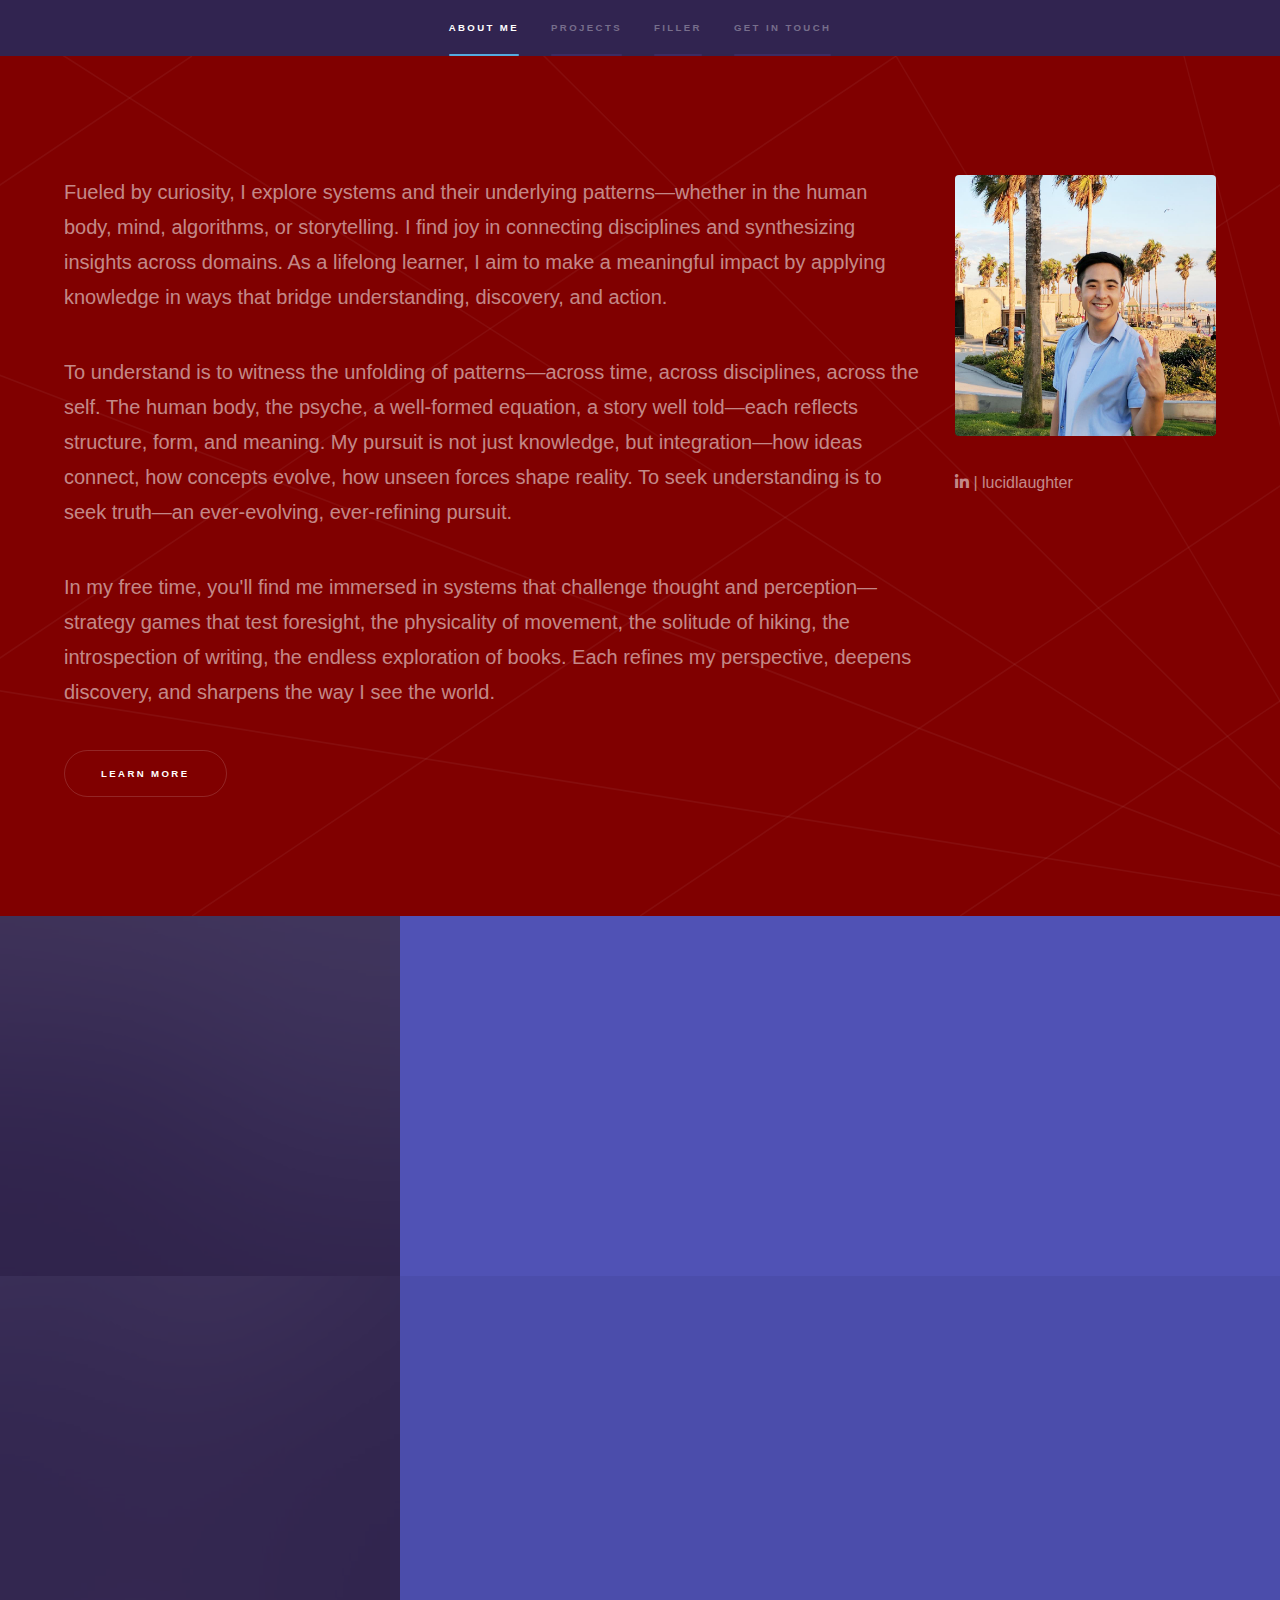
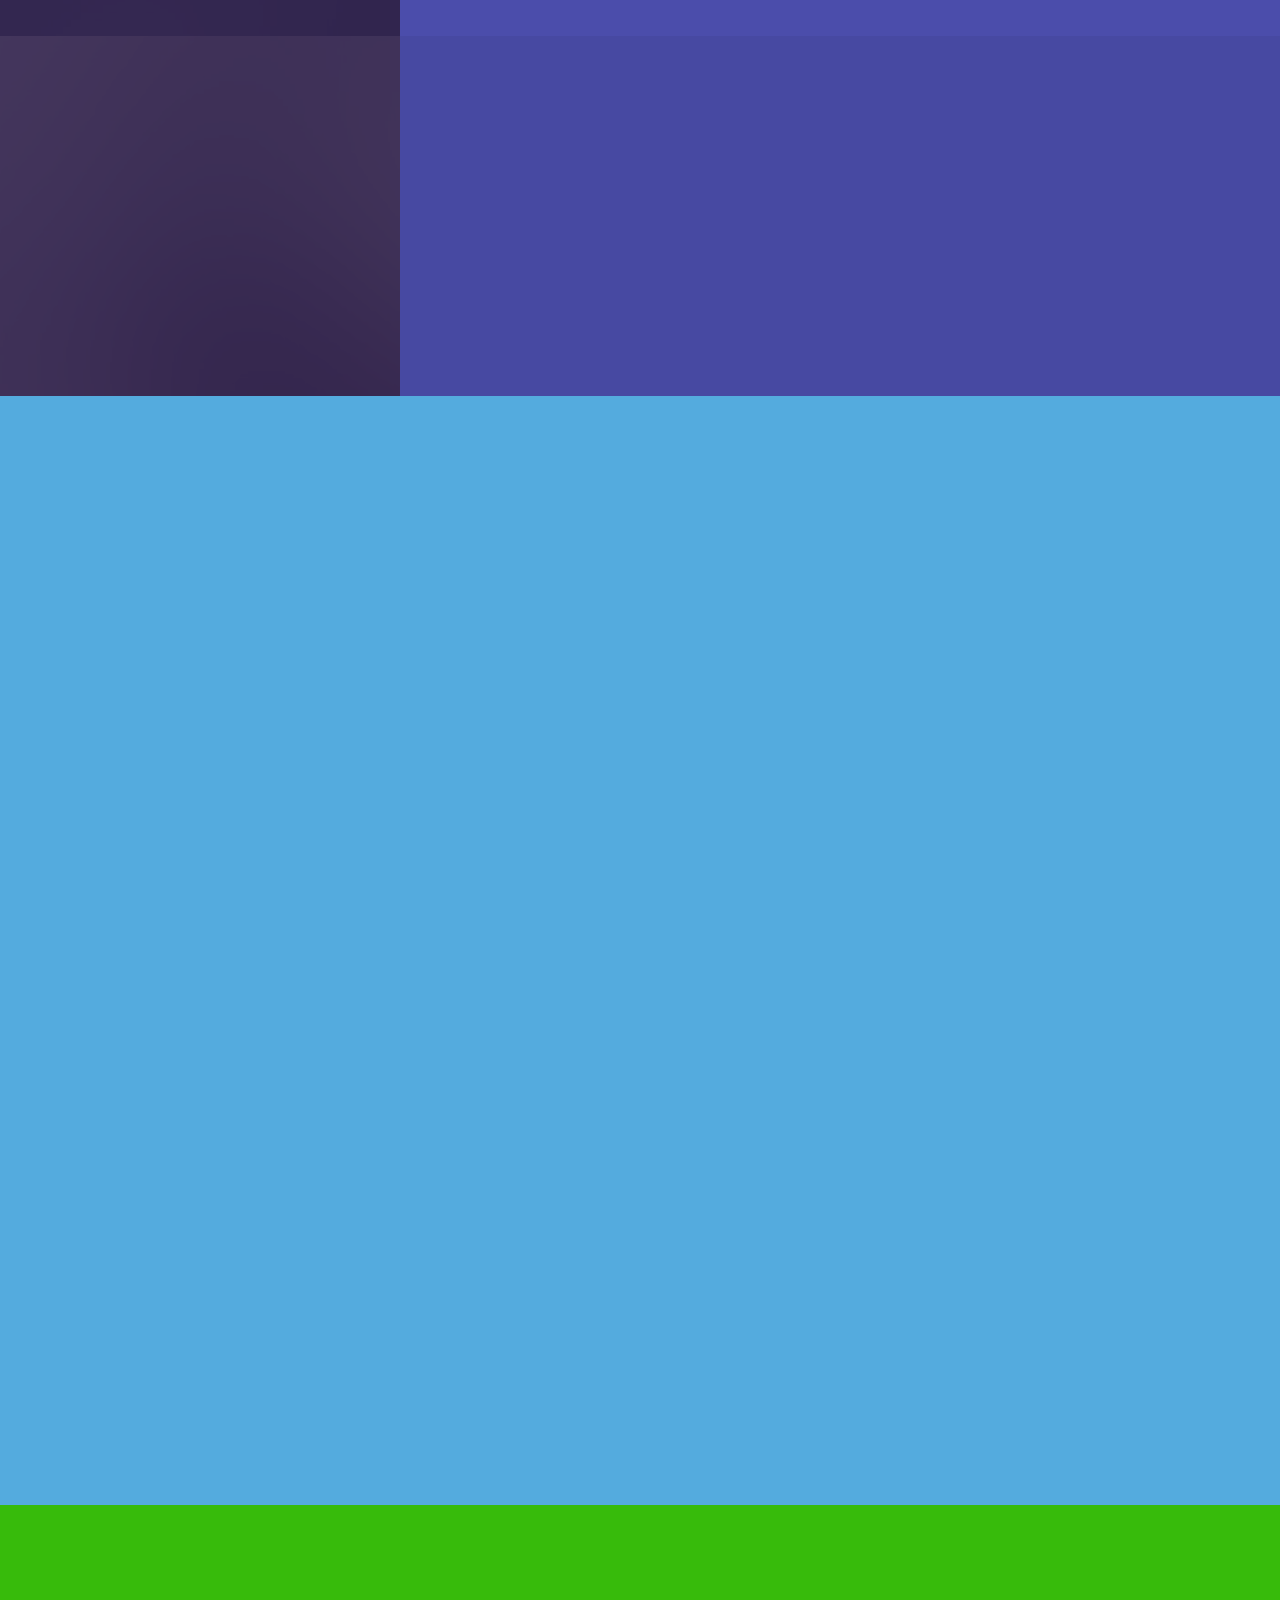
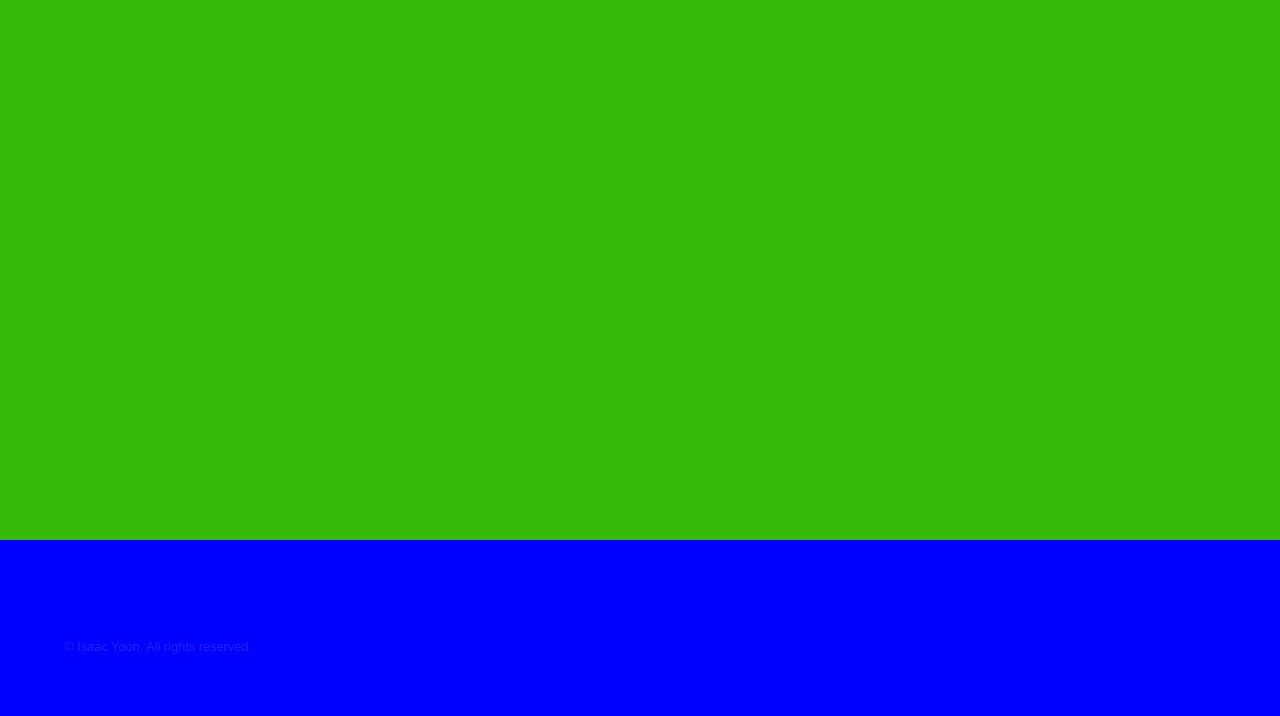
==== commit 62a89a47: "Update index.html" ====
--- a/index.html
+++ b/index.html
@@ -50,10 +50,12 @@
 											<!-- <h2>About Me</h2> -->
 										</header>											
 										<p>
-											Driven by an innate curiosity, I seek to understand systems and their underlying patterns. Whether it be the human body, mind, an algorithm, personality, a compelling story, or whatever else may catch my interest, I find joy in understanding concepts and ideas and the relationships between them. As a lifelong learner, I hope to create a meaningful impact wherever I am while integrating various disciplines to see patterns play out across different domains.
+											Fueled by curiosity, I explore systems and their underlying patterns—whether in the human body, mind, algorithms, or storytelling. I find joy in connecting disciplines and synthesizing insights across domains. As a lifelong learner, I aim to make a meaningful impact by applying knowledge in ways that bridge understanding, discovery, and action.										</p>
+										<p>
+											To understand is to witness the unfolding of patterns—across time, across disciplines, across the self. The human body, the psyche, a well-formed equation, a story well told—each reflects structure, form, and meaning. My pursuit is not just knowledge, but integration—how ideas connect, how concepts evolve, how unseen forces shape reality. To seek understanding is to seek truth—an ever-evolving, ever-refining pursuit.
 										</p>
 										<p>
-											In my free time you can find me playing strategy games, hiking, exercising, reading, exploring & writing reviews, journaling, among other things.
+											In my free time, you'll find me immersed in systems that challenge thought and perception—strategy games that test foresight, the physicality of movement, the solitude of hiking, the introspection of writing, the endless exploration of books. Each refines my perspective, deepens discovery, and sharpens the way I see the world.
 										</p>
 									</div>
 
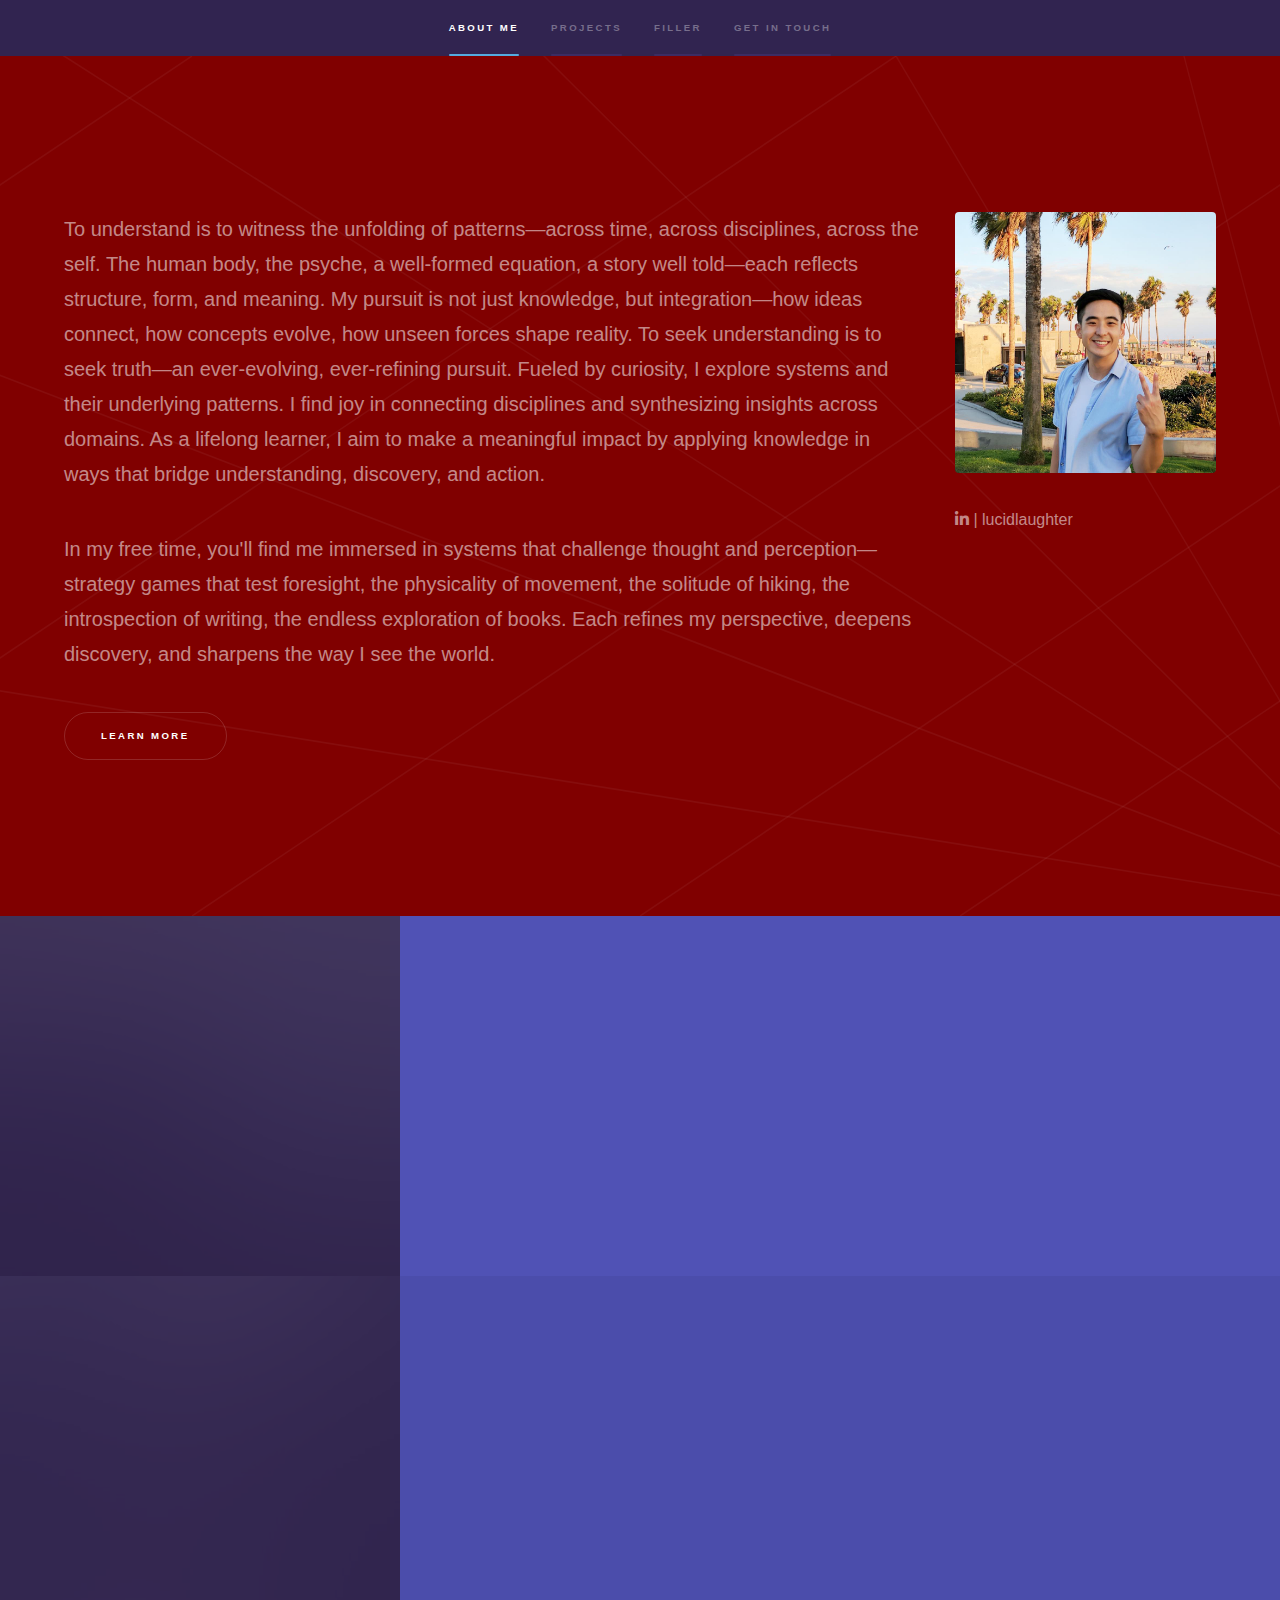
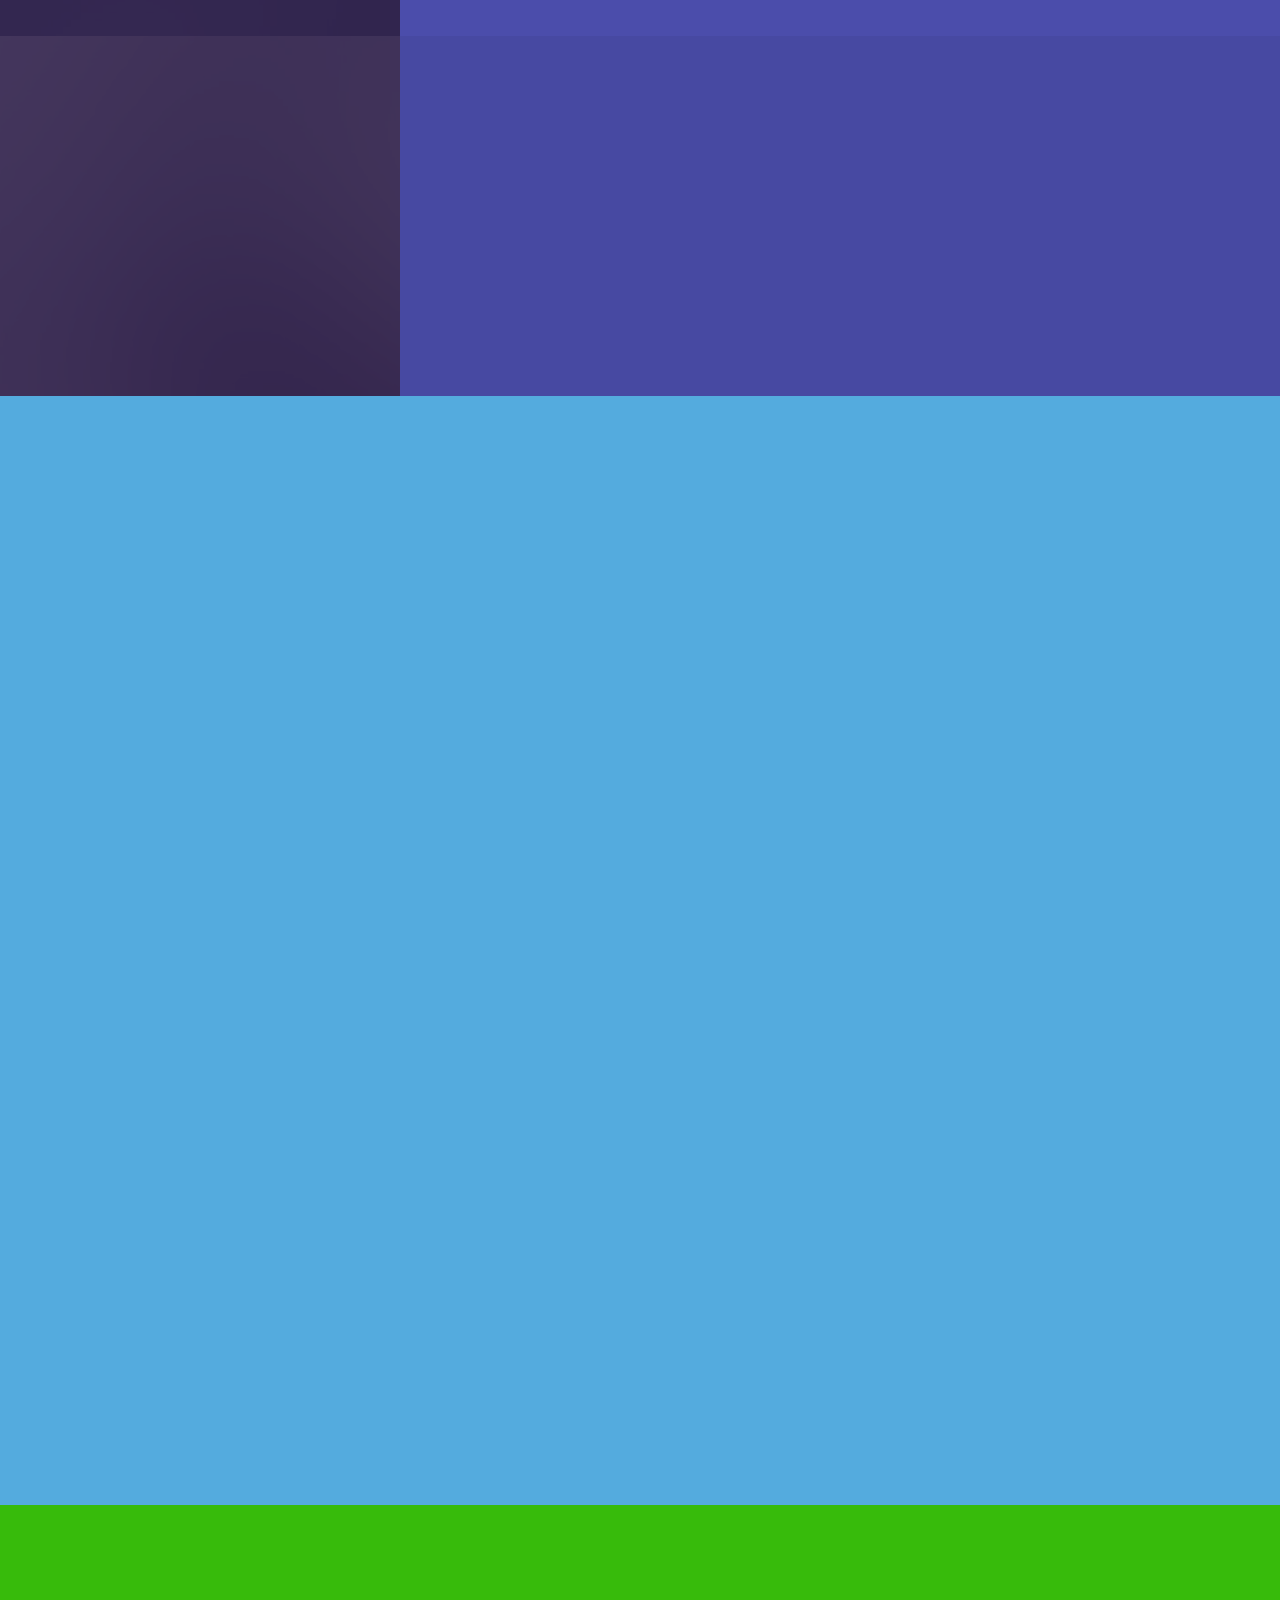
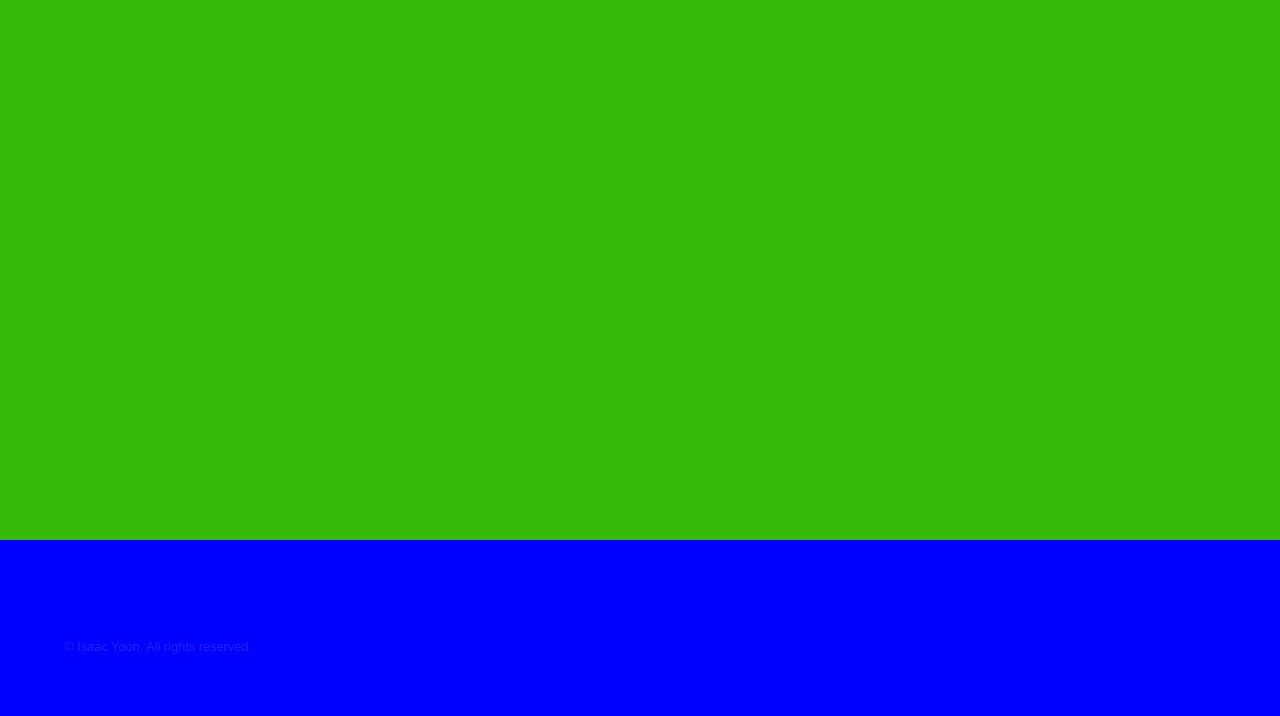
==== commit 27fa623e: "Update index.html" ====
--- a/index.html
+++ b/index.html
@@ -48,11 +48,9 @@
 									<div class="col-9 col-12-medium">
 										<header class="major">
 											<!-- <h2>About Me</h2> -->
-										</header>											
+										</header>
 										<p>
-											Fueled by curiosity, I explore systems and their underlying patterns—whether in the human body, mind, algorithms, or storytelling. I find joy in connecting disciplines and synthesizing insights across domains. As a lifelong learner, I aim to make a meaningful impact by applying knowledge in ways that bridge understanding, discovery, and action.										</p>
-										<p>
-											To understand is to witness the unfolding of patterns—across time, across disciplines, across the self. The human body, the psyche, a well-formed equation, a story well told—each reflects structure, form, and meaning. My pursuit is not just knowledge, but integration—how ideas connect, how concepts evolve, how unseen forces shape reality. To seek understanding is to seek truth—an ever-evolving, ever-refining pursuit.
+											To understand is to witness the unfolding of patterns—across time, across disciplines, across the self. The human body, the psyche, a well-formed equation, a story well told—each reflects structure, form, and meaning. My pursuit is not just knowledge, but integration—how ideas connect, how concepts evolve, how unseen forces shape reality. To seek understanding is to seek truth—an ever-evolving, ever-refining pursuit. Fueled by curiosity, I explore systems and their underlying patterns. I find joy in connecting disciplines and synthesizing insights across domains. As a lifelong learner, I aim to make a meaningful impact by applying knowledge in ways that bridge understanding, discovery, and action.	
 										</p>
 										<p>
 											In my free time, you'll find me immersed in systems that challenge thought and perception—strategy games that test foresight, the physicality of movement, the solitude of hiking, the introspection of writing, the endless exploration of books. Each refines my perspective, deepens discovery, and sharpens the way I see the world.
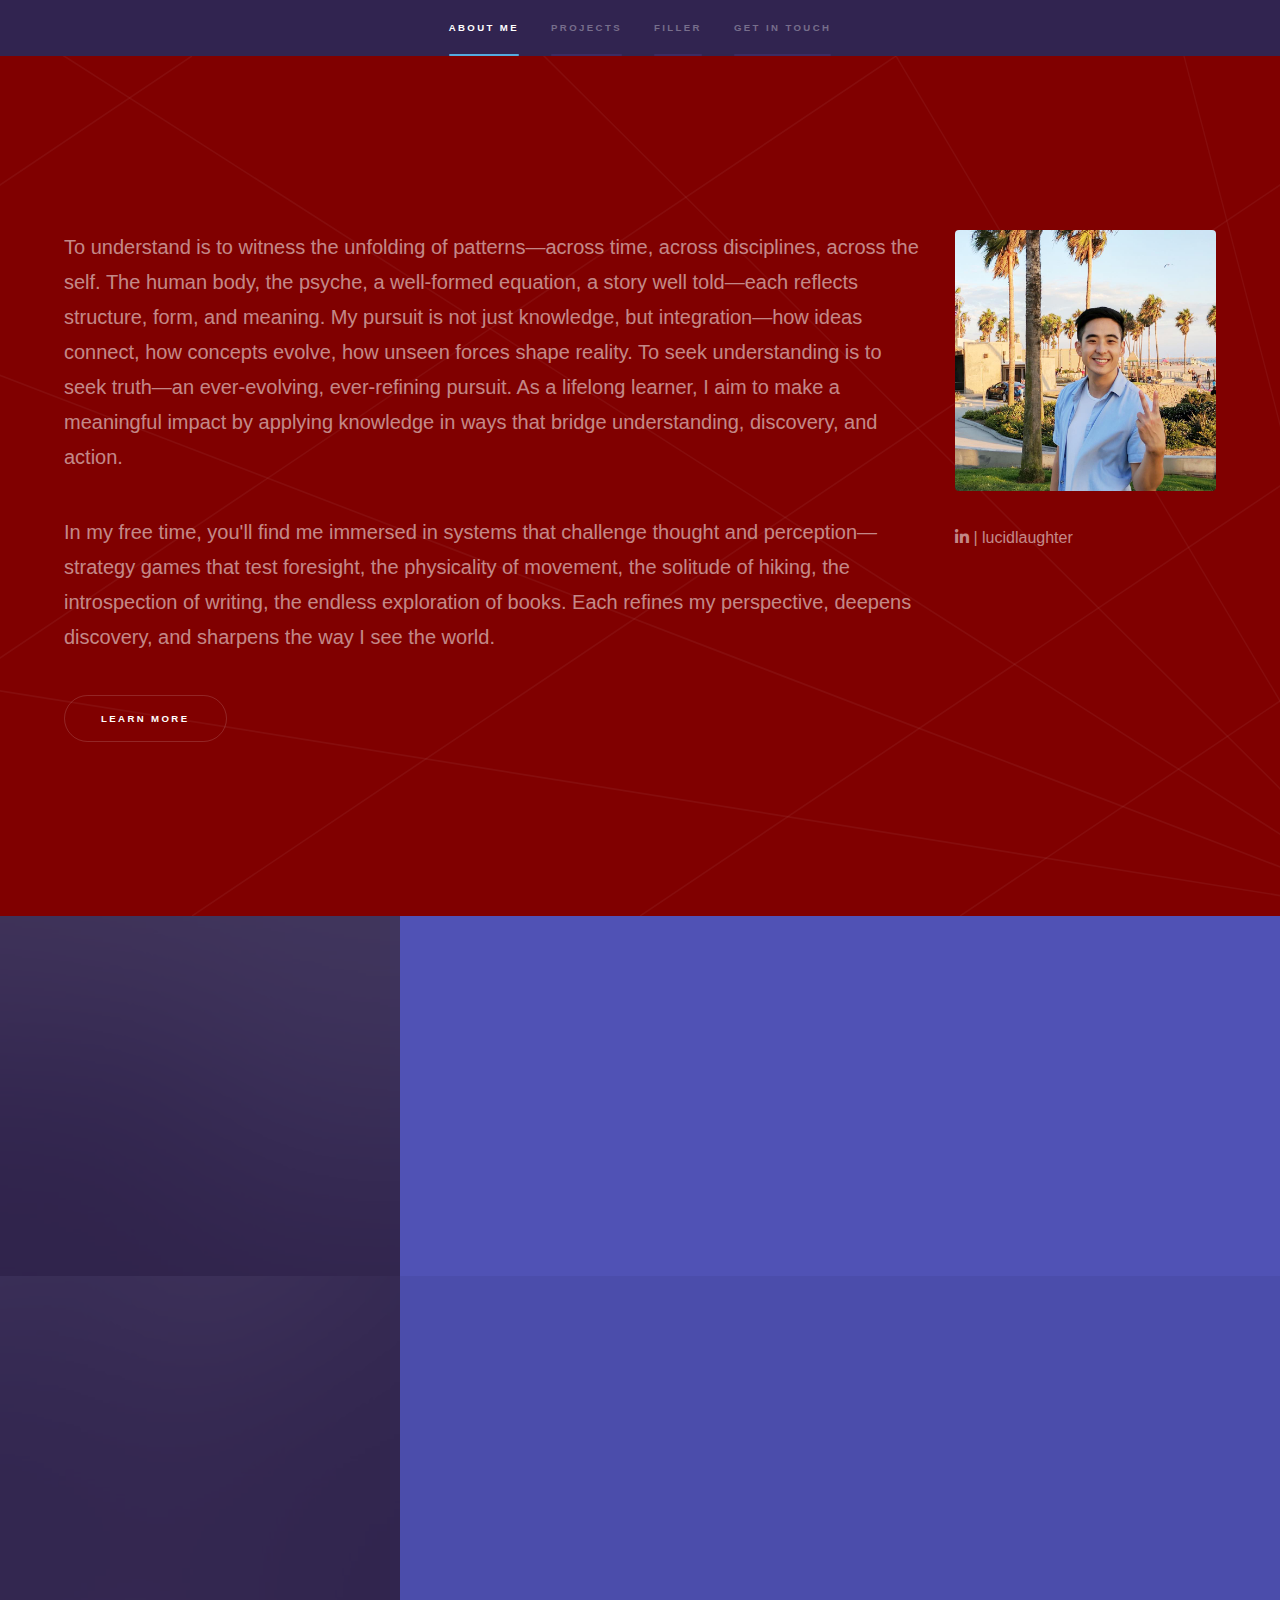
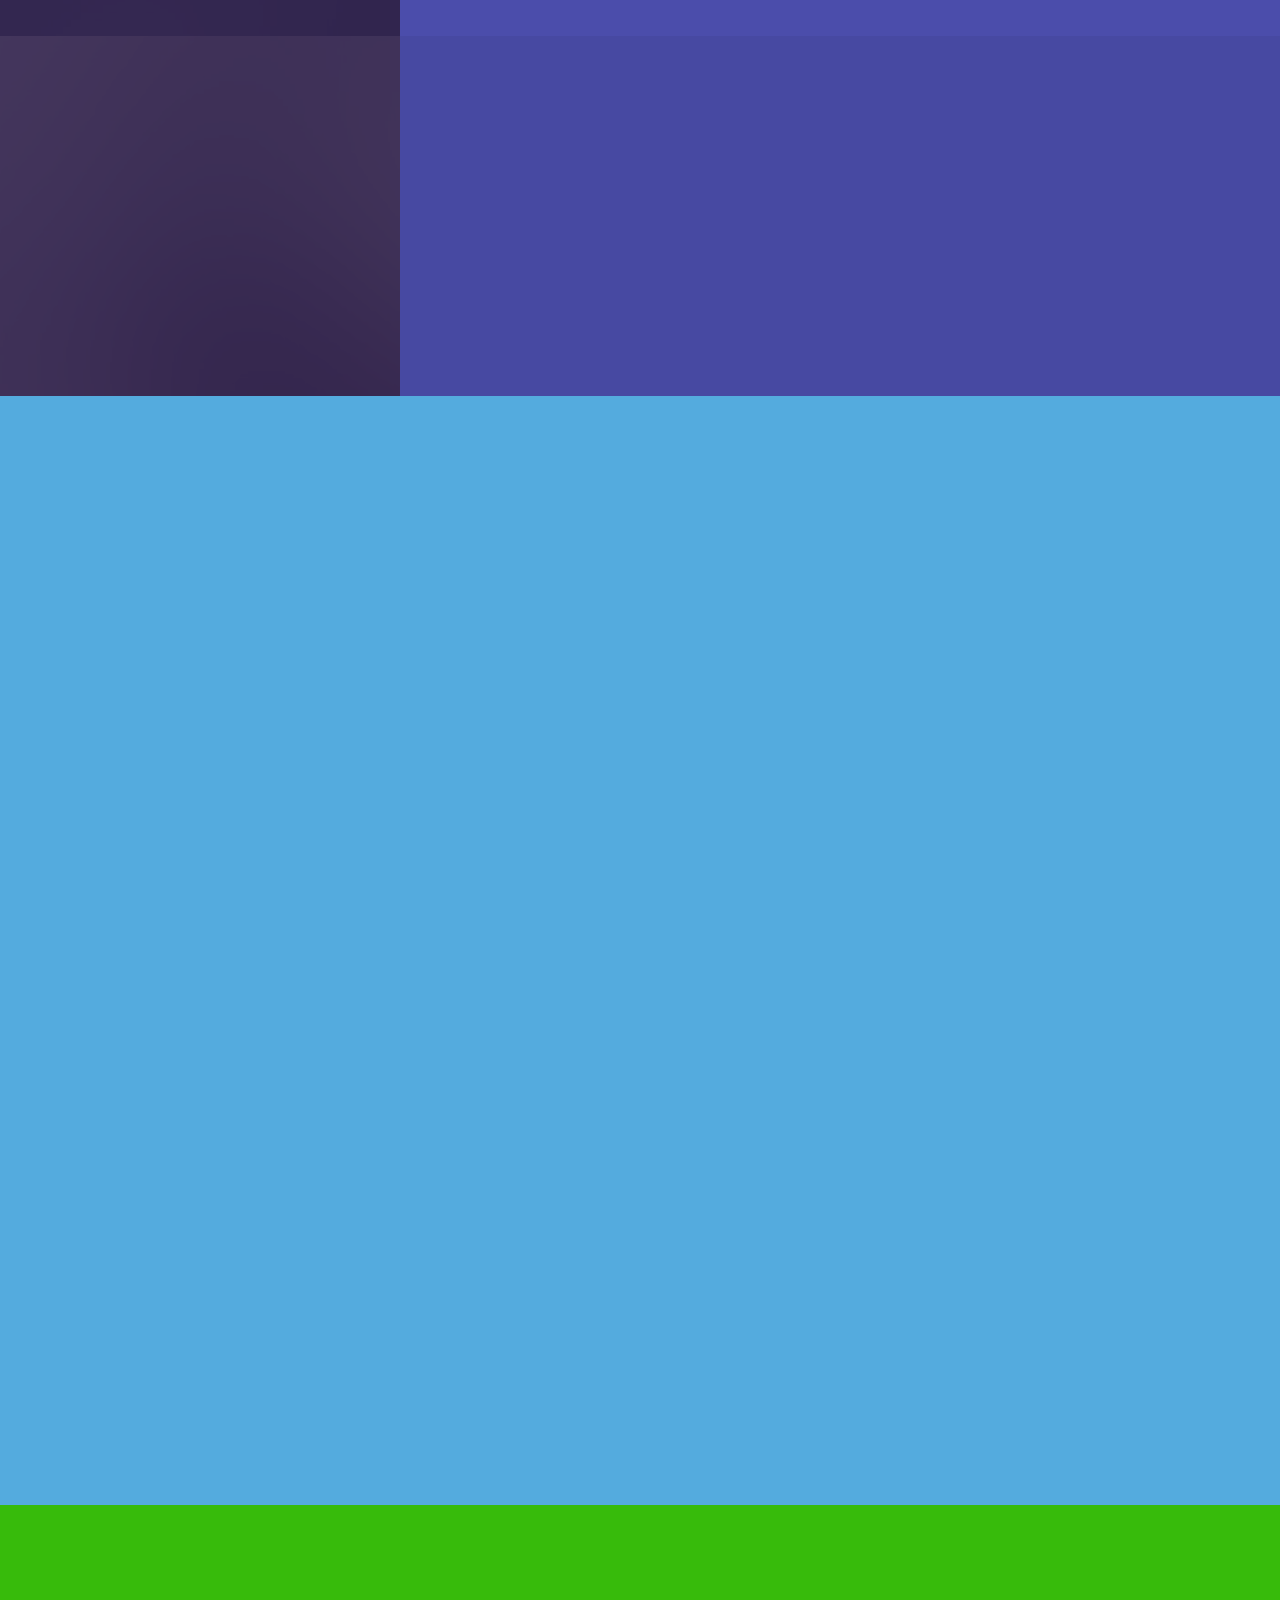
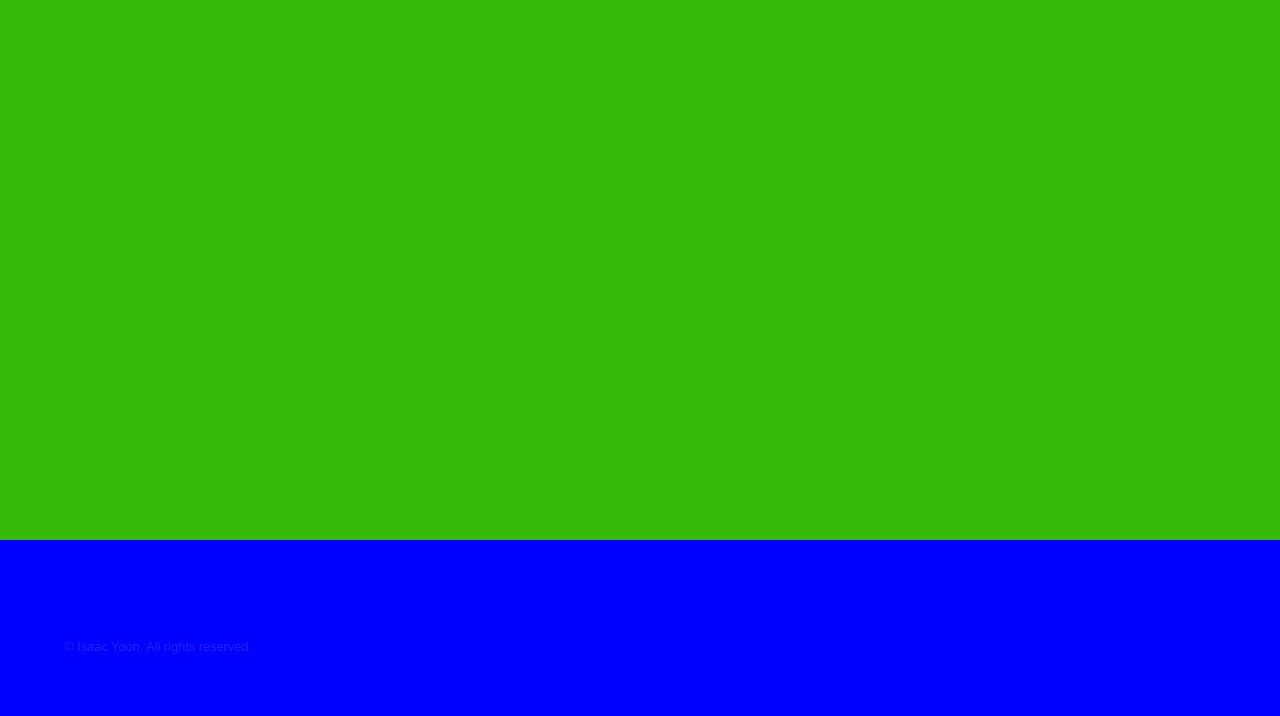
==== commit da363e07: "Update index.html" ====
--- a/index.html
+++ b/index.html
@@ -50,7 +50,7 @@
 											<!-- <h2>About Me</h2> -->
 										</header>
 										<p>
-											To understand is to witness the unfolding of patterns—across time, across disciplines, across the self. The human body, the psyche, a well-formed equation, a story well told—each reflects structure, form, and meaning. My pursuit is not just knowledge, but integration—how ideas connect, how concepts evolve, how unseen forces shape reality. To seek understanding is to seek truth—an ever-evolving, ever-refining pursuit. Fueled by curiosity, I explore systems and their underlying patterns. I find joy in connecting disciplines and synthesizing insights across domains. As a lifelong learner, I aim to make a meaningful impact by applying knowledge in ways that bridge understanding, discovery, and action.	
+											To understand is to witness the unfolding of patterns—across time, across disciplines, across the self. The human body, the psyche, a well-formed equation, a story well told—each reflects structure, form, and meaning. My pursuit is not just knowledge, but integration—how ideas connect, how concepts evolve, how unseen forces shape reality. To seek understanding is to seek truth—an ever-evolving, ever-refining pursuit. As a lifelong learner, I aim to make a meaningful impact by applying knowledge in ways that bridge understanding, discovery, and action.	
 										</p>
 										<p>
 											In my free time, you'll find me immersed in systems that challenge thought and perception—strategy games that test foresight, the physicality of movement, the solitude of hiking, the introspection of writing, the endless exploration of books. Each refines my perspective, deepens discovery, and sharpens the way I see the world.
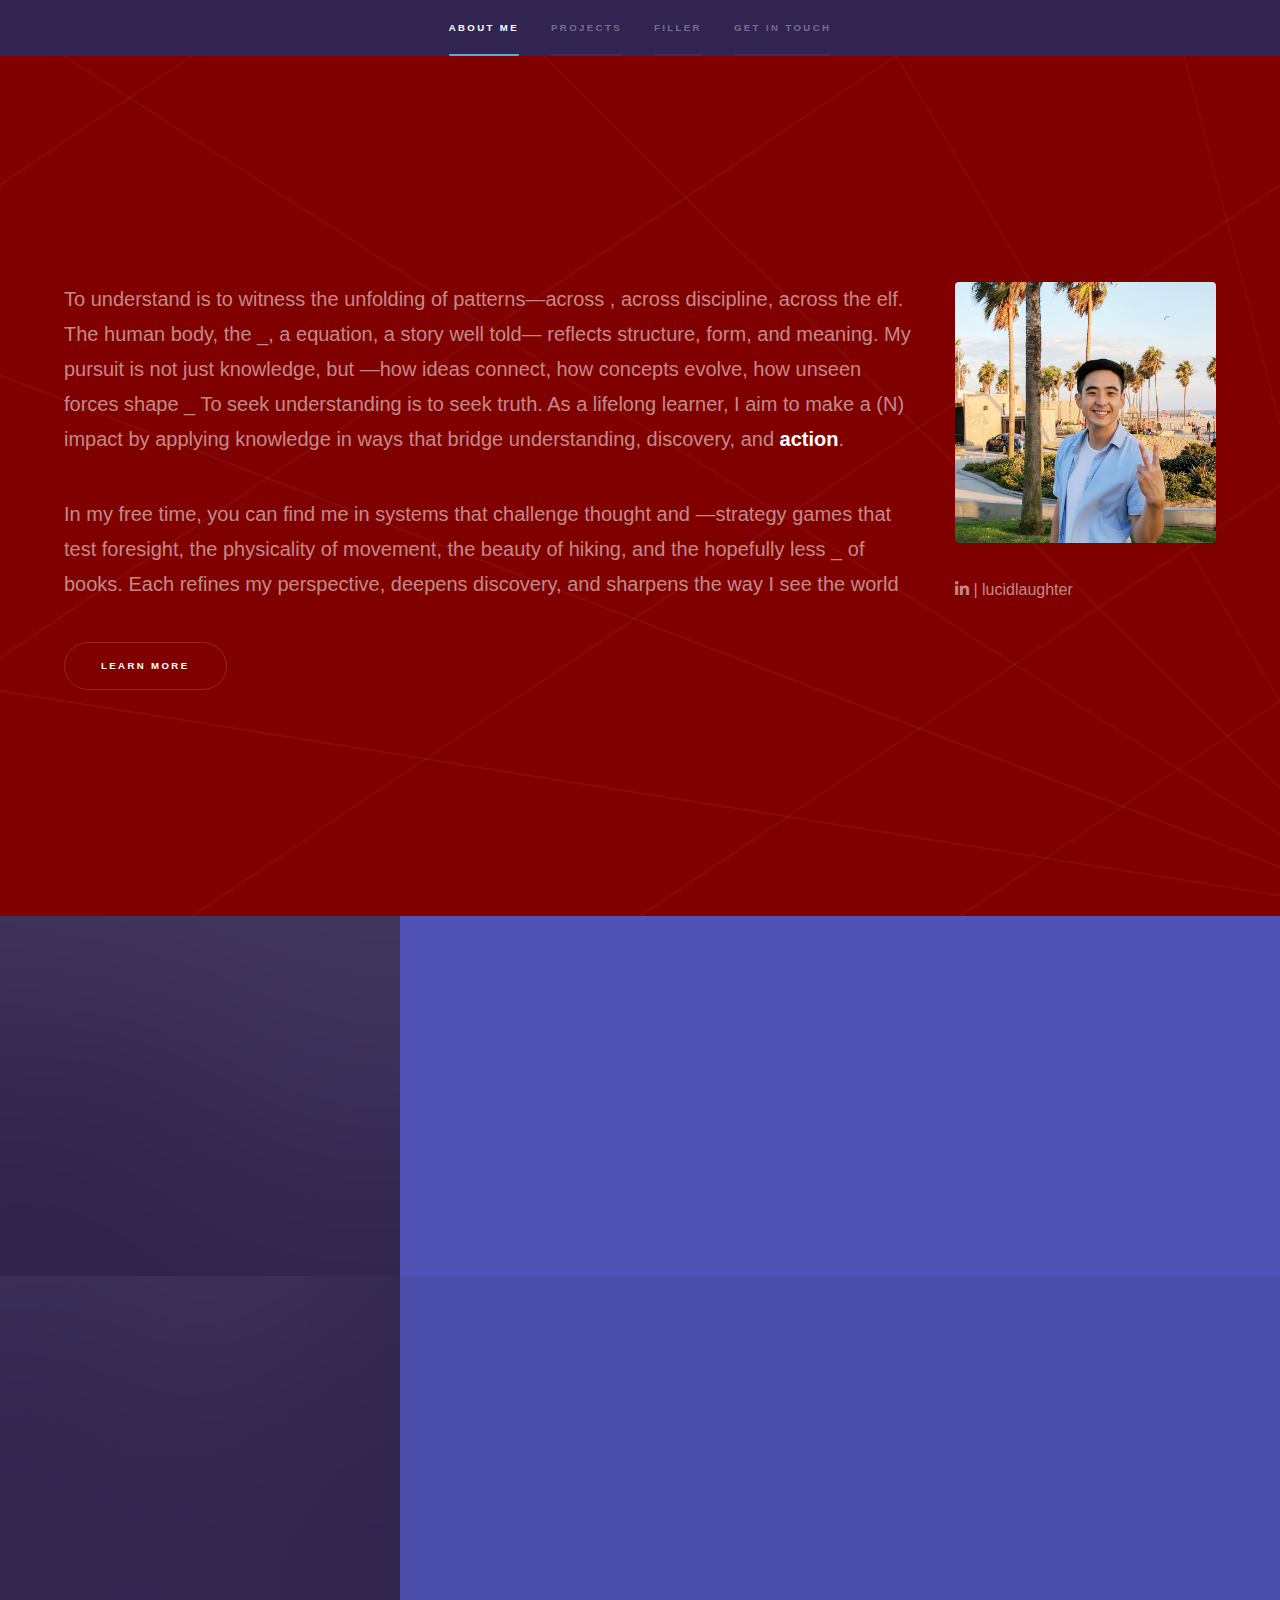
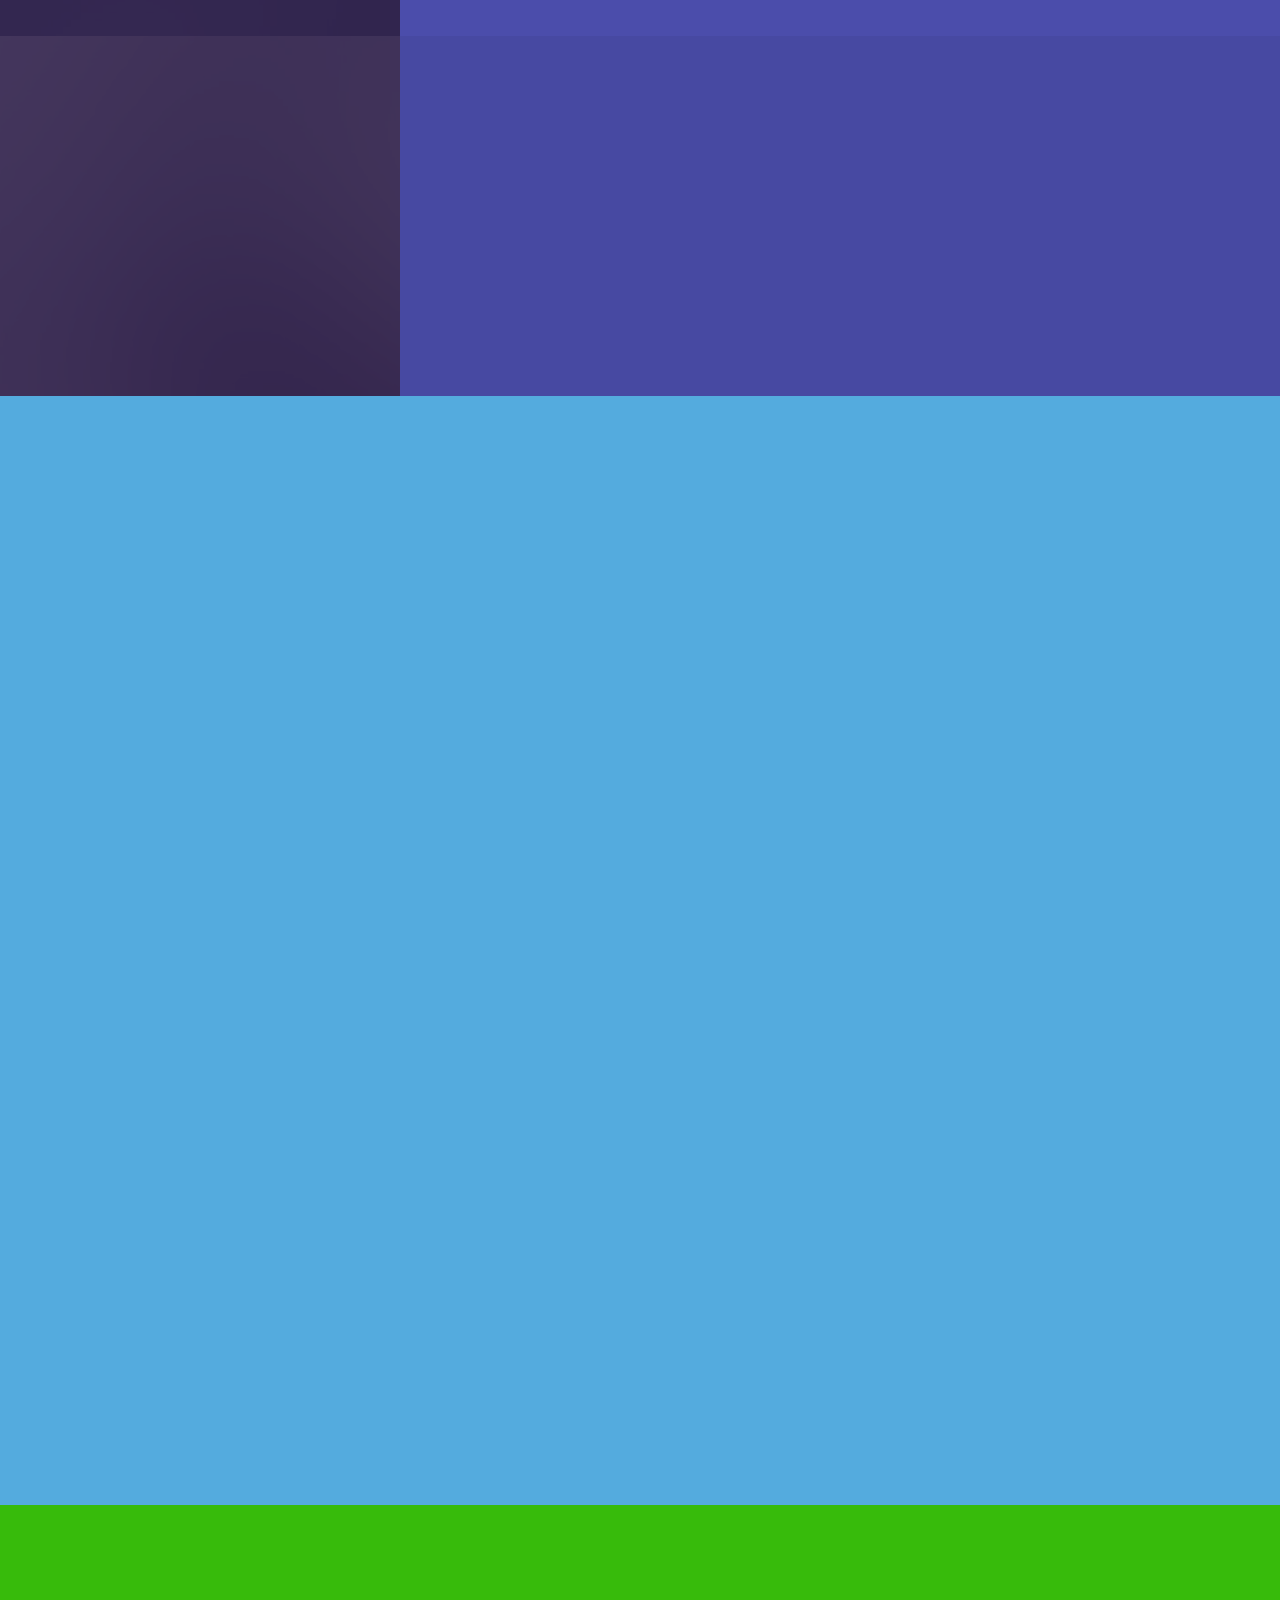
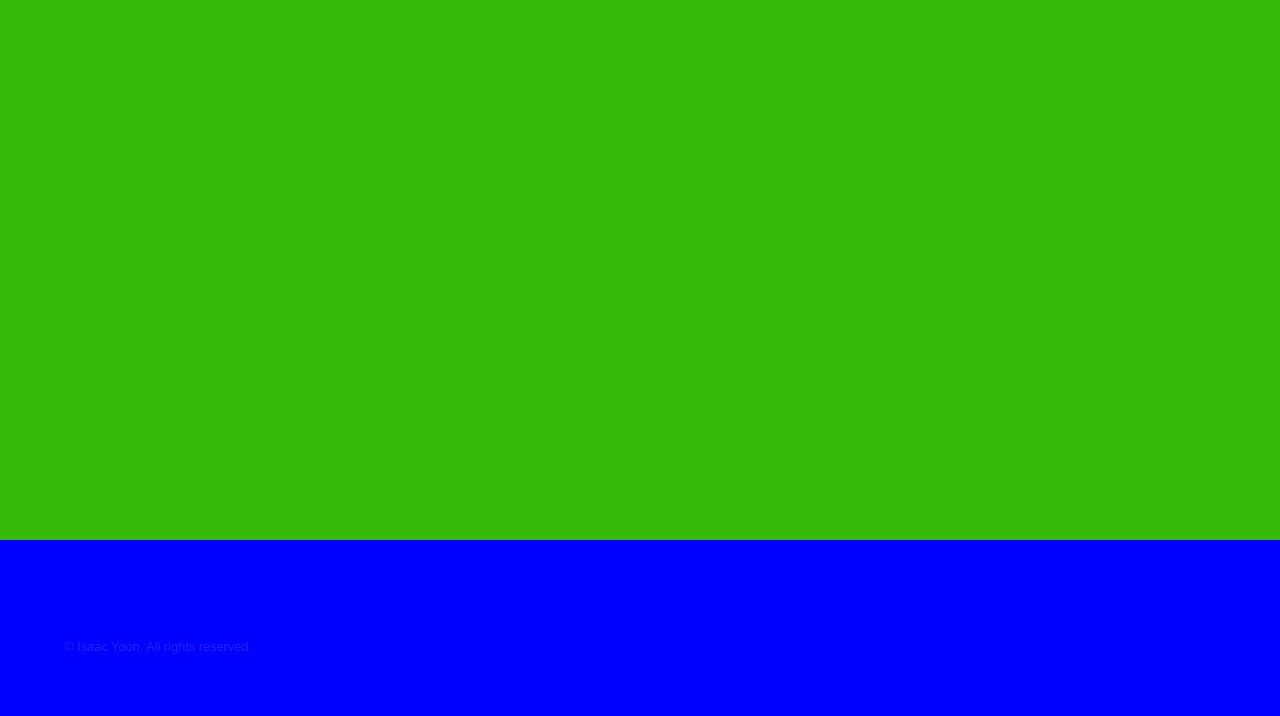
==== commit fdd98276: "Update index.html" ====
--- a/index.html
+++ b/index.html
@@ -17,7 +17,7 @@
 		<meta charset="utf-8" />
 		<meta name="viewport" content="width=device-width, initial-scale=1, user-scalable=no" />
 		<meta property="og:title" content="Isaac Yoon" />
-		<meta property="og:description" content="Philosopher, Scientist, & spiritual Seeker" />
+		<meta property="og:description" content="philosopher, _ , & Seeker" />
 		<meta property="og:image" content="https://isaac-yoon-profile.s3-us-west-1.amazonaws.com/profile.jpg" />
 		<link rel="stylesheet" href="assets/css/main.css" />
 		<noscript><link rel="stylesheet" href="assets/css/noscript.css" /></noscript>
@@ -50,10 +50,10 @@
 											<!-- <h2>About Me</h2> -->
 										</header>
 										<p>
-											To understand is to witness the unfolding of patterns—across time, across disciplines, across the self. The human body, the psyche, a well-formed equation, a story well told—each reflects structure, form, and meaning. My pursuit is not just knowledge, but integration—how ideas connect, how concepts evolve, how unseen forces shape reality. To seek understanding is to seek truth—an ever-evolving, ever-refining pursuit. As a lifelong learner, I aim to make a meaningful impact by applying knowledge in ways that bridge understanding, discovery, and action.	
+											To understand is to witness the unfolding of patterns—across , across discipline, across the elf. The human body, the _, a  equation, a story well told— reflects structure, form, and meaning. My pursuit is not just knowledge, but —how ideas connect, how concepts evolve, how unseen forces shape _ To seek understanding is to seek truth. As a lifelong learner, I aim to make a (N) impact by applying knowledge in ways that bridge understanding, discovery, and <b>action</b>.	
 										</p>
 										<p>
-											In my free time, you'll find me immersed in systems that challenge thought and perception—strategy games that test foresight, the physicality of movement, the solitude of hiking, the introspection of writing, the endless exploration of books. Each refines my perspective, deepens discovery, and sharpens the way I see the world.
+											In my free time, you can find me  in systems that challenge thought and —strategy games that test foresight, the physicality of movement, the beauty of hiking, and the hopefully less _ of books. Each refines my perspective, deepens discovery, and sharpens the way I see the world
 										</p>
 									</div>
 
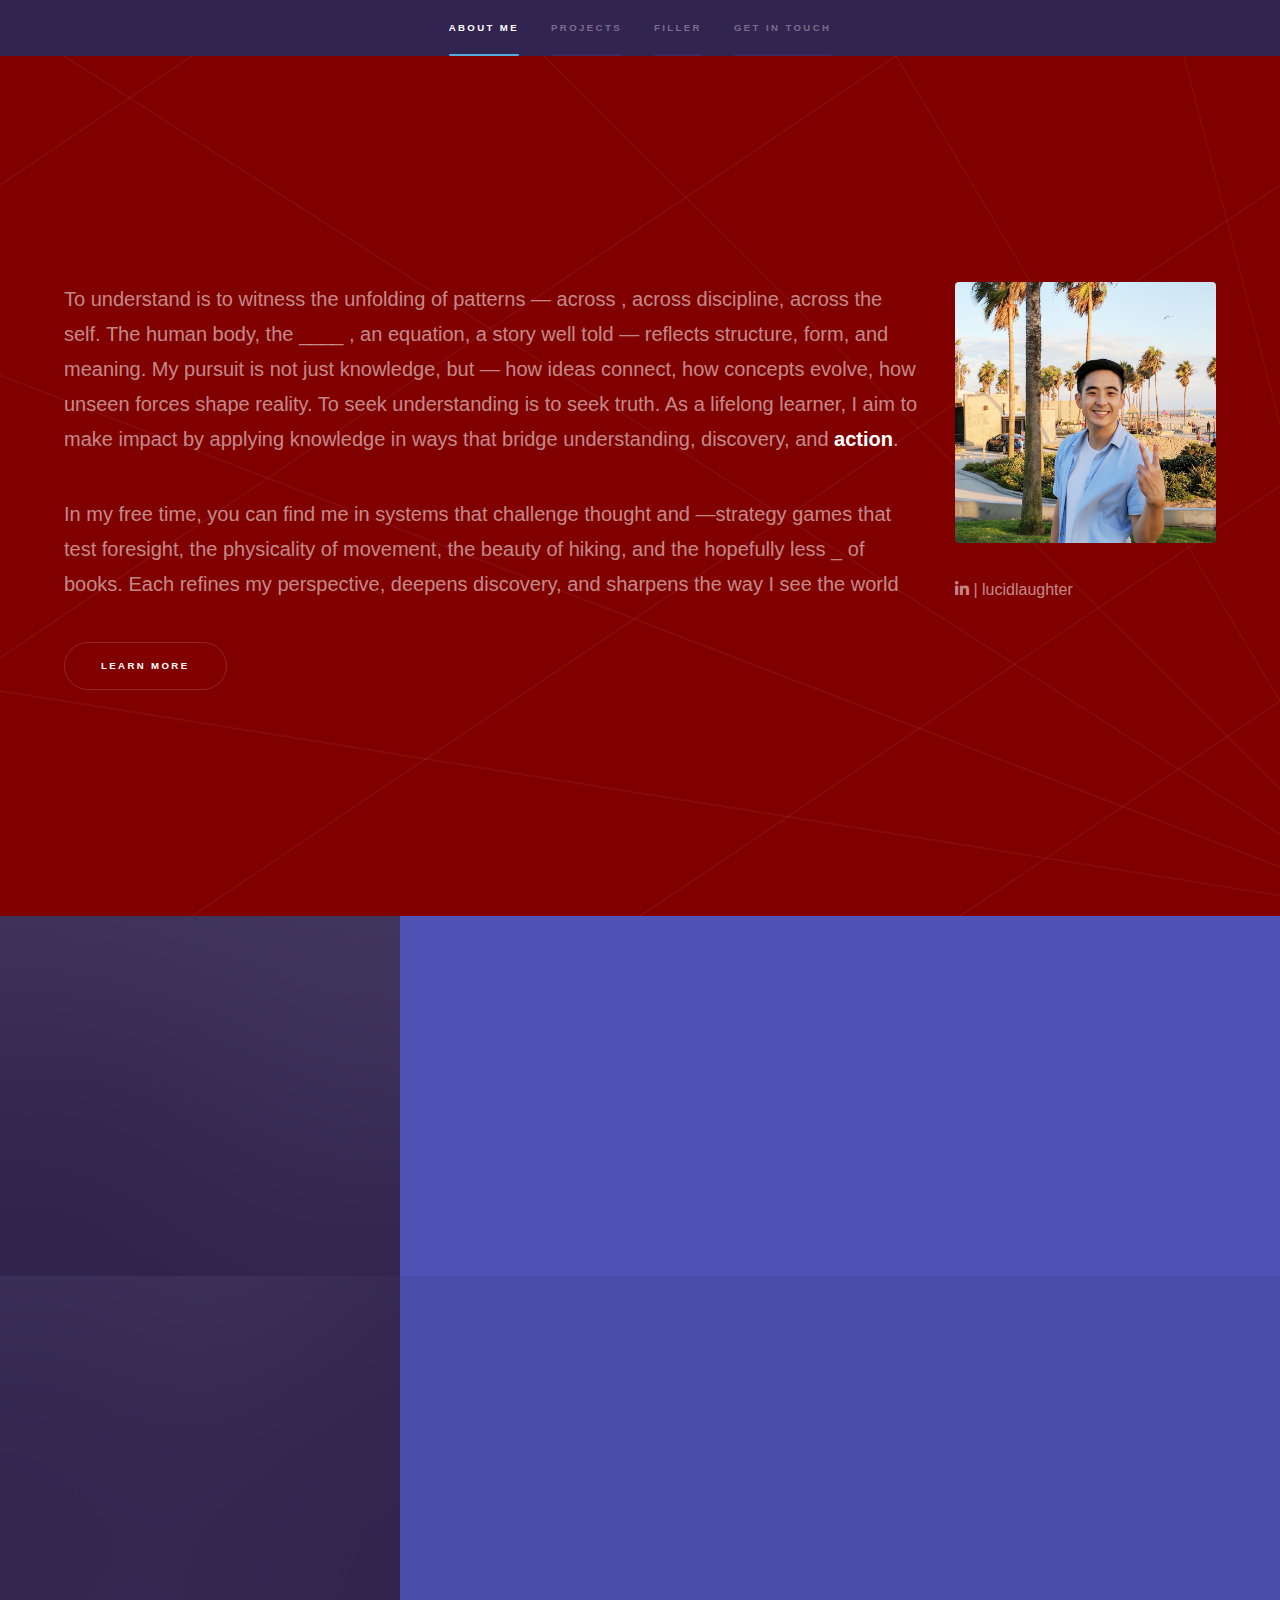
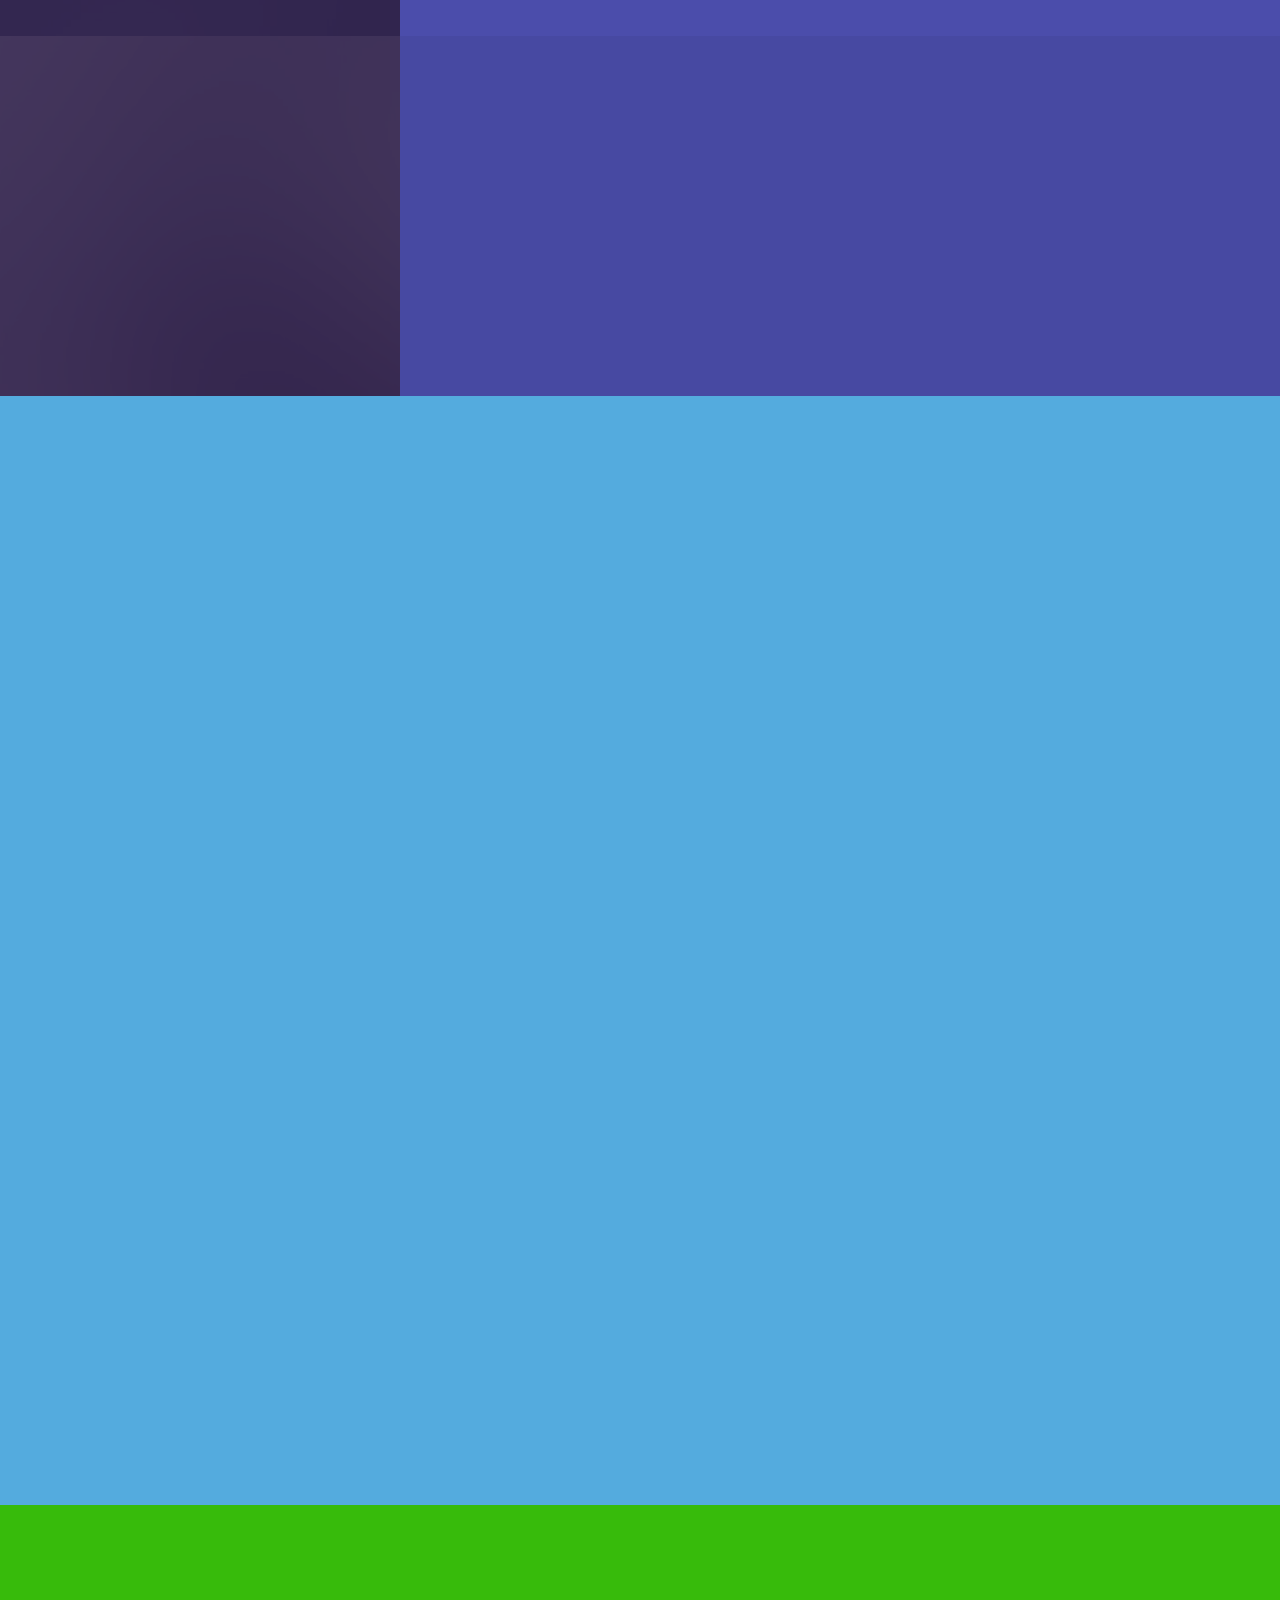
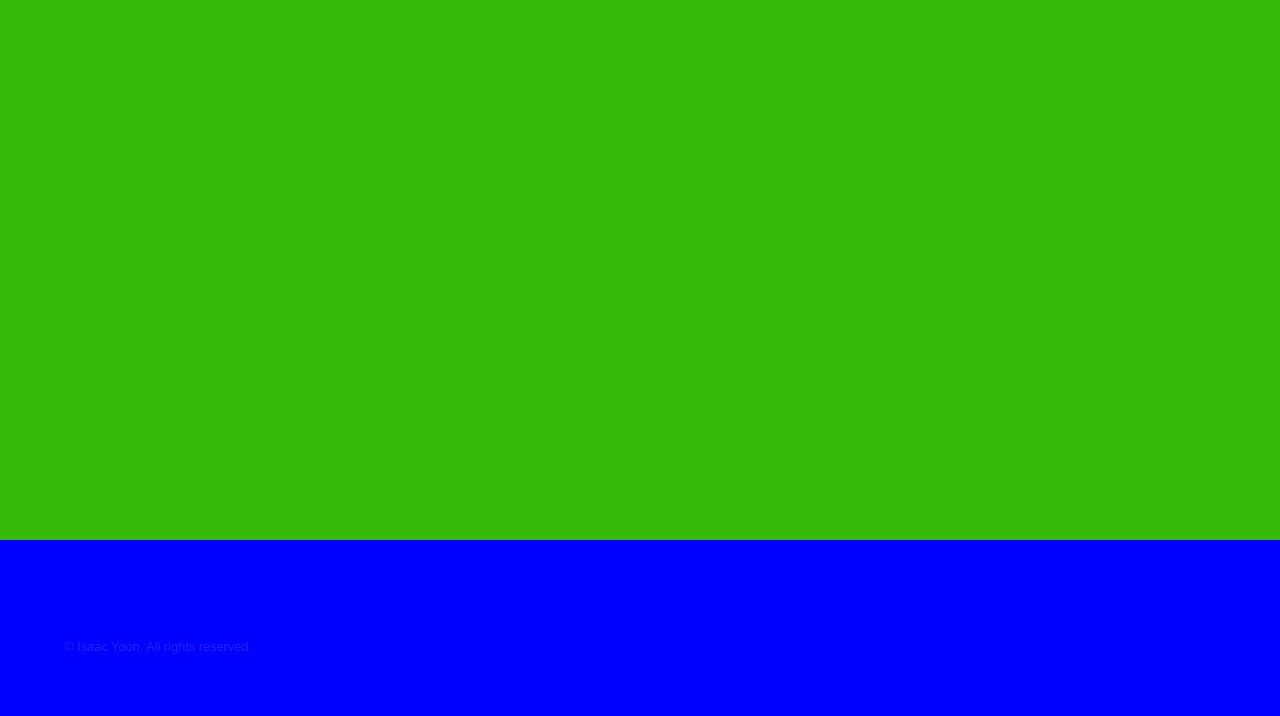
==== commit 08adc414: "Update index.html" ====
--- a/index.html
+++ b/index.html
@@ -50,7 +50,7 @@
 											<!-- <h2>About Me</h2> -->
 										</header>
 										<p>
-											To understand is to witness the unfolding of patterns—across , across discipline, across the elf. The human body, the _, a  equation, a story well told— reflects structure, form, and meaning. My pursuit is not just knowledge, but —how ideas connect, how concepts evolve, how unseen forces shape _ To seek understanding is to seek truth. As a lifelong learner, I aim to make a (N) impact by applying knowledge in ways that bridge understanding, discovery, and <b>action</b>.	
+											To understand is to witness the unfolding of patterns — across , across discipline, across the self. The human body, the ____ , an equation, a story well told — reflects structure, form, and meaning. My pursuit is not just knowledge, but — how ideas connect, how concepts evolve, how unseen forces shape reality. To seek understanding is to seek truth. As a lifelong learner, I aim to make impact by applying knowledge in ways that bridge understanding, discovery, and <b>action</b>.	
 										</p>
 										<p>
 											In my free time, you can find me  in systems that challenge thought and —strategy games that test foresight, the physicality of movement, the beauty of hiking, and the hopefully less _ of books. Each refines my perspective, deepens discovery, and sharpens the way I see the world
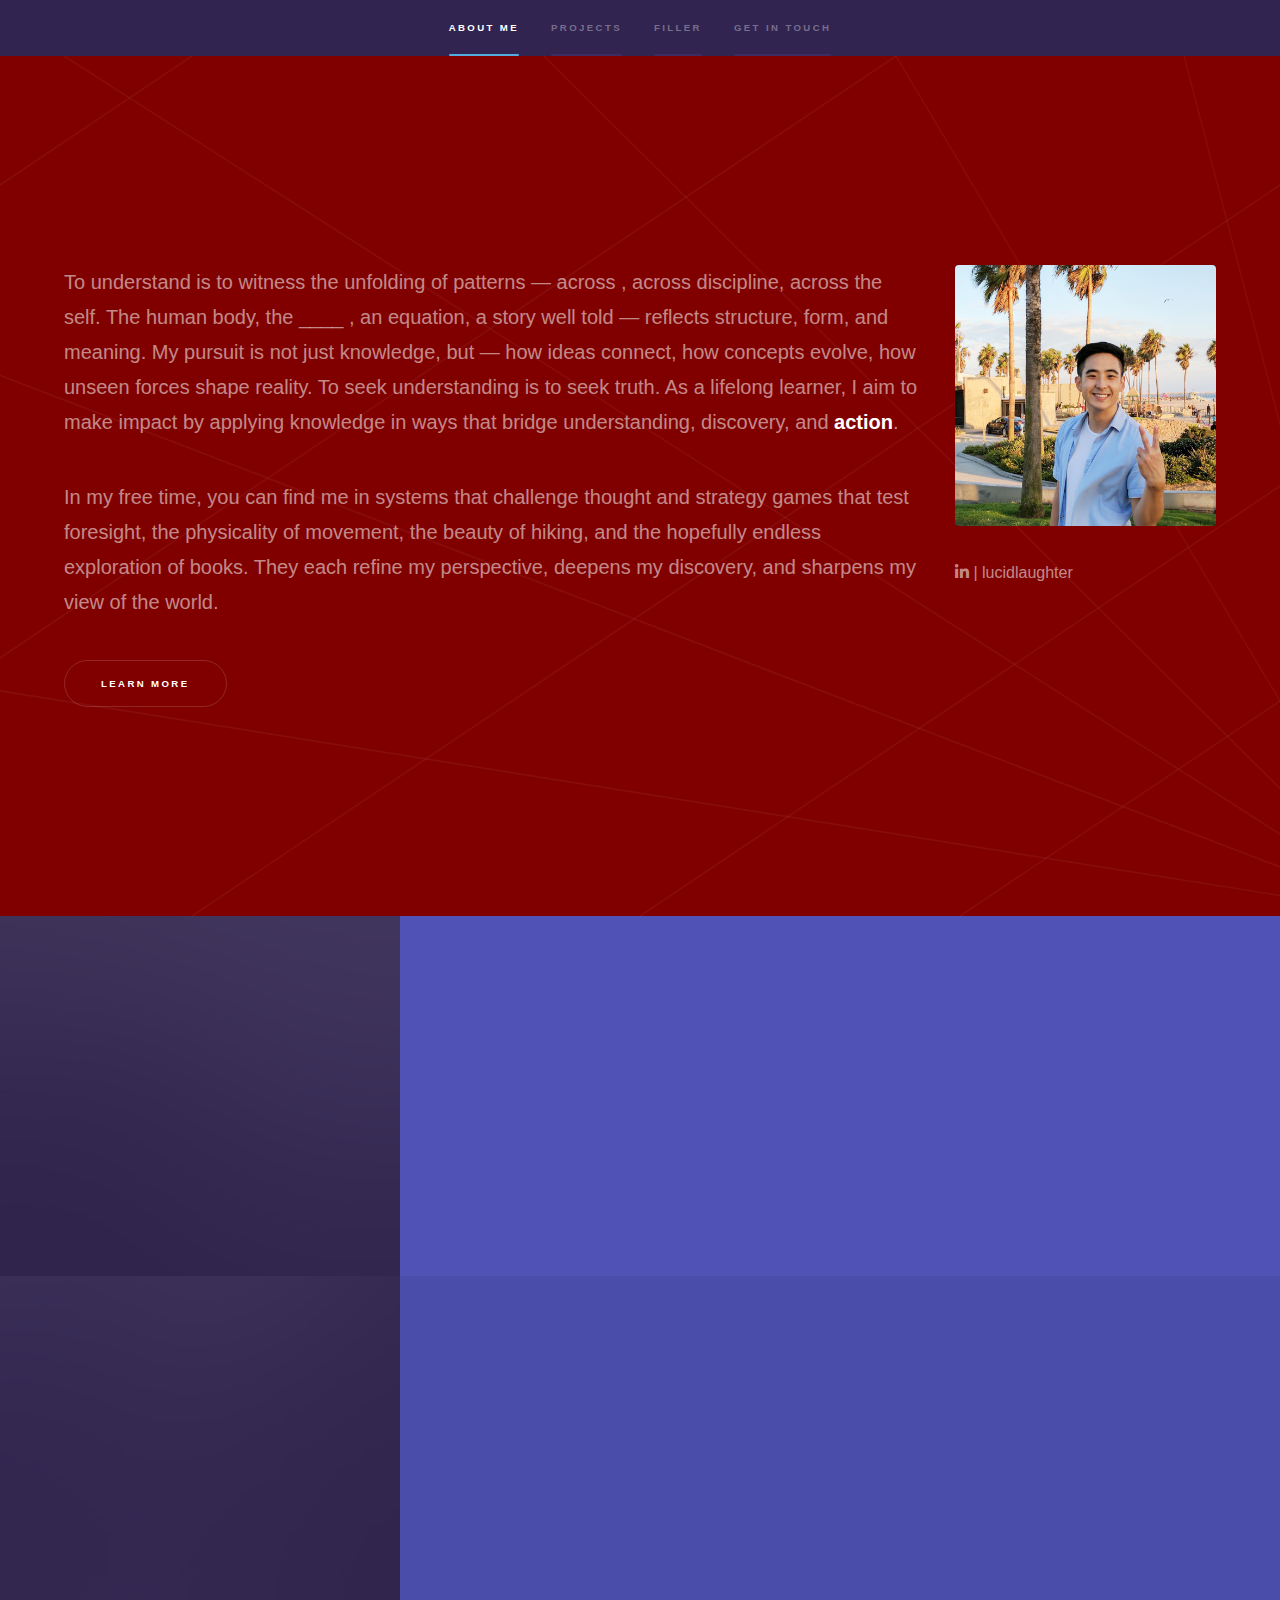
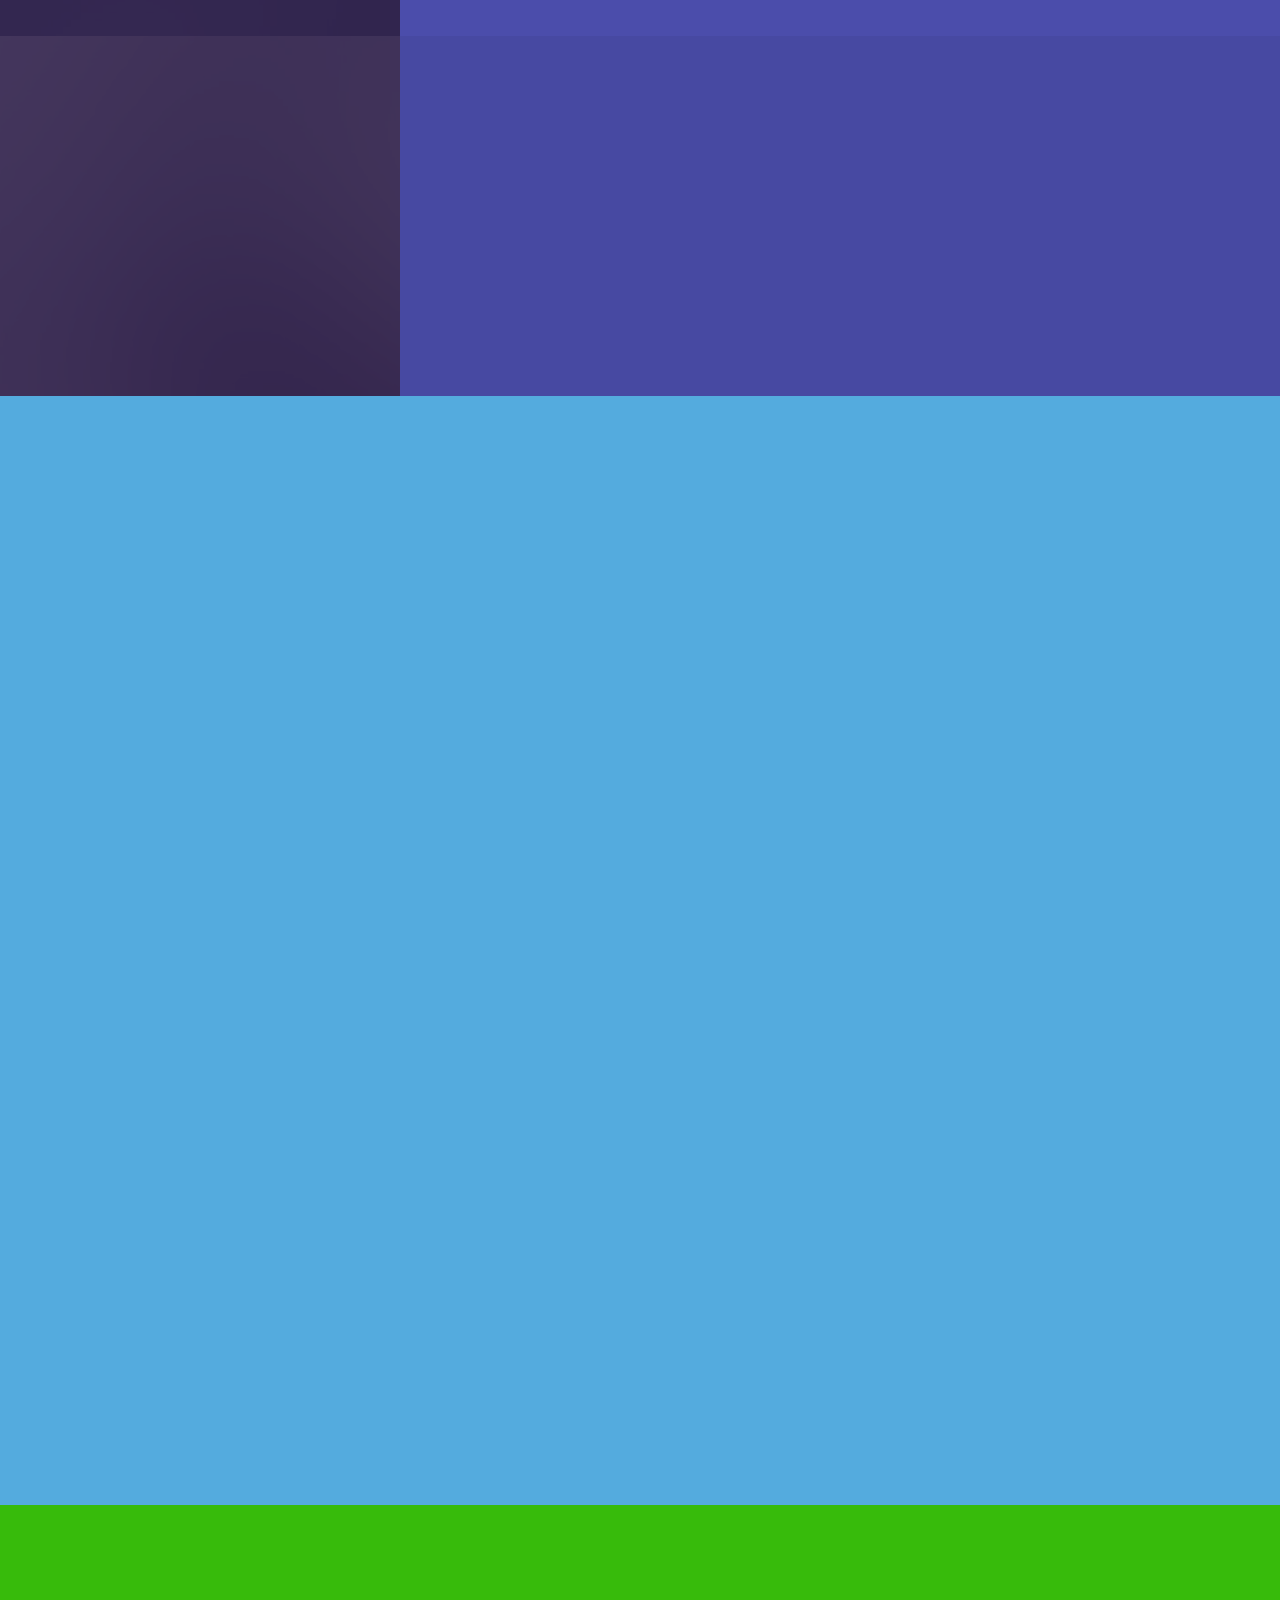
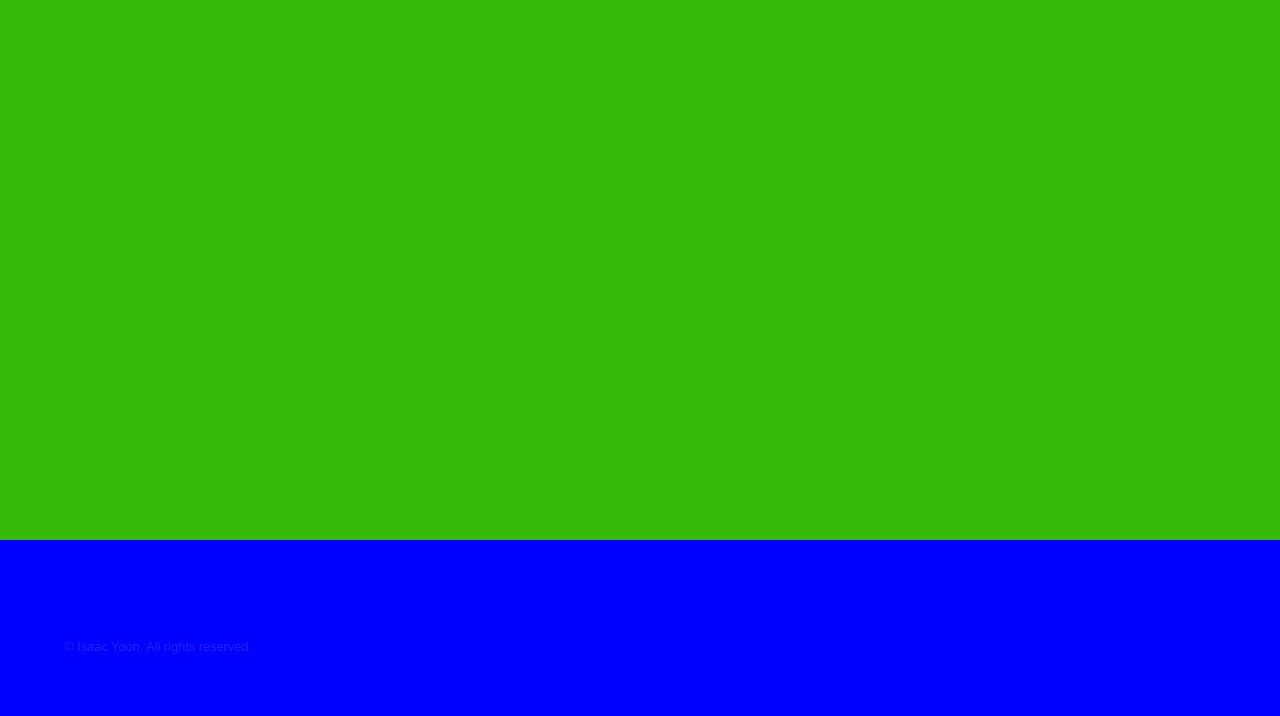
==== commit 4ac6c9c4: "Update index.html" ====
--- a/index.html
+++ b/index.html
@@ -53,7 +53,7 @@
 											To understand is to witness the unfolding of patterns — across , across discipline, across the self. The human body, the ____ , an equation, a story well told — reflects structure, form, and meaning. My pursuit is not just knowledge, but — how ideas connect, how concepts evolve, how unseen forces shape reality. To seek understanding is to seek truth. As a lifelong learner, I aim to make impact by applying knowledge in ways that bridge understanding, discovery, and <b>action</b>.	
 										</p>
 										<p>
-											In my free time, you can find me  in systems that challenge thought and —strategy games that test foresight, the physicality of movement, the beauty of hiking, and the hopefully less _ of books. Each refines my perspective, deepens discovery, and sharpens the way I see the world
+											In my free time, you can find me in systems that challenge thought and strategy games that test foresight, the physicality of movement, the beauty of hiking, and the hopefully endless exploration of books. They each refine my perspective, deepens my discovery, and sharpens my view of the world.
 										</p>
 									</div>
 
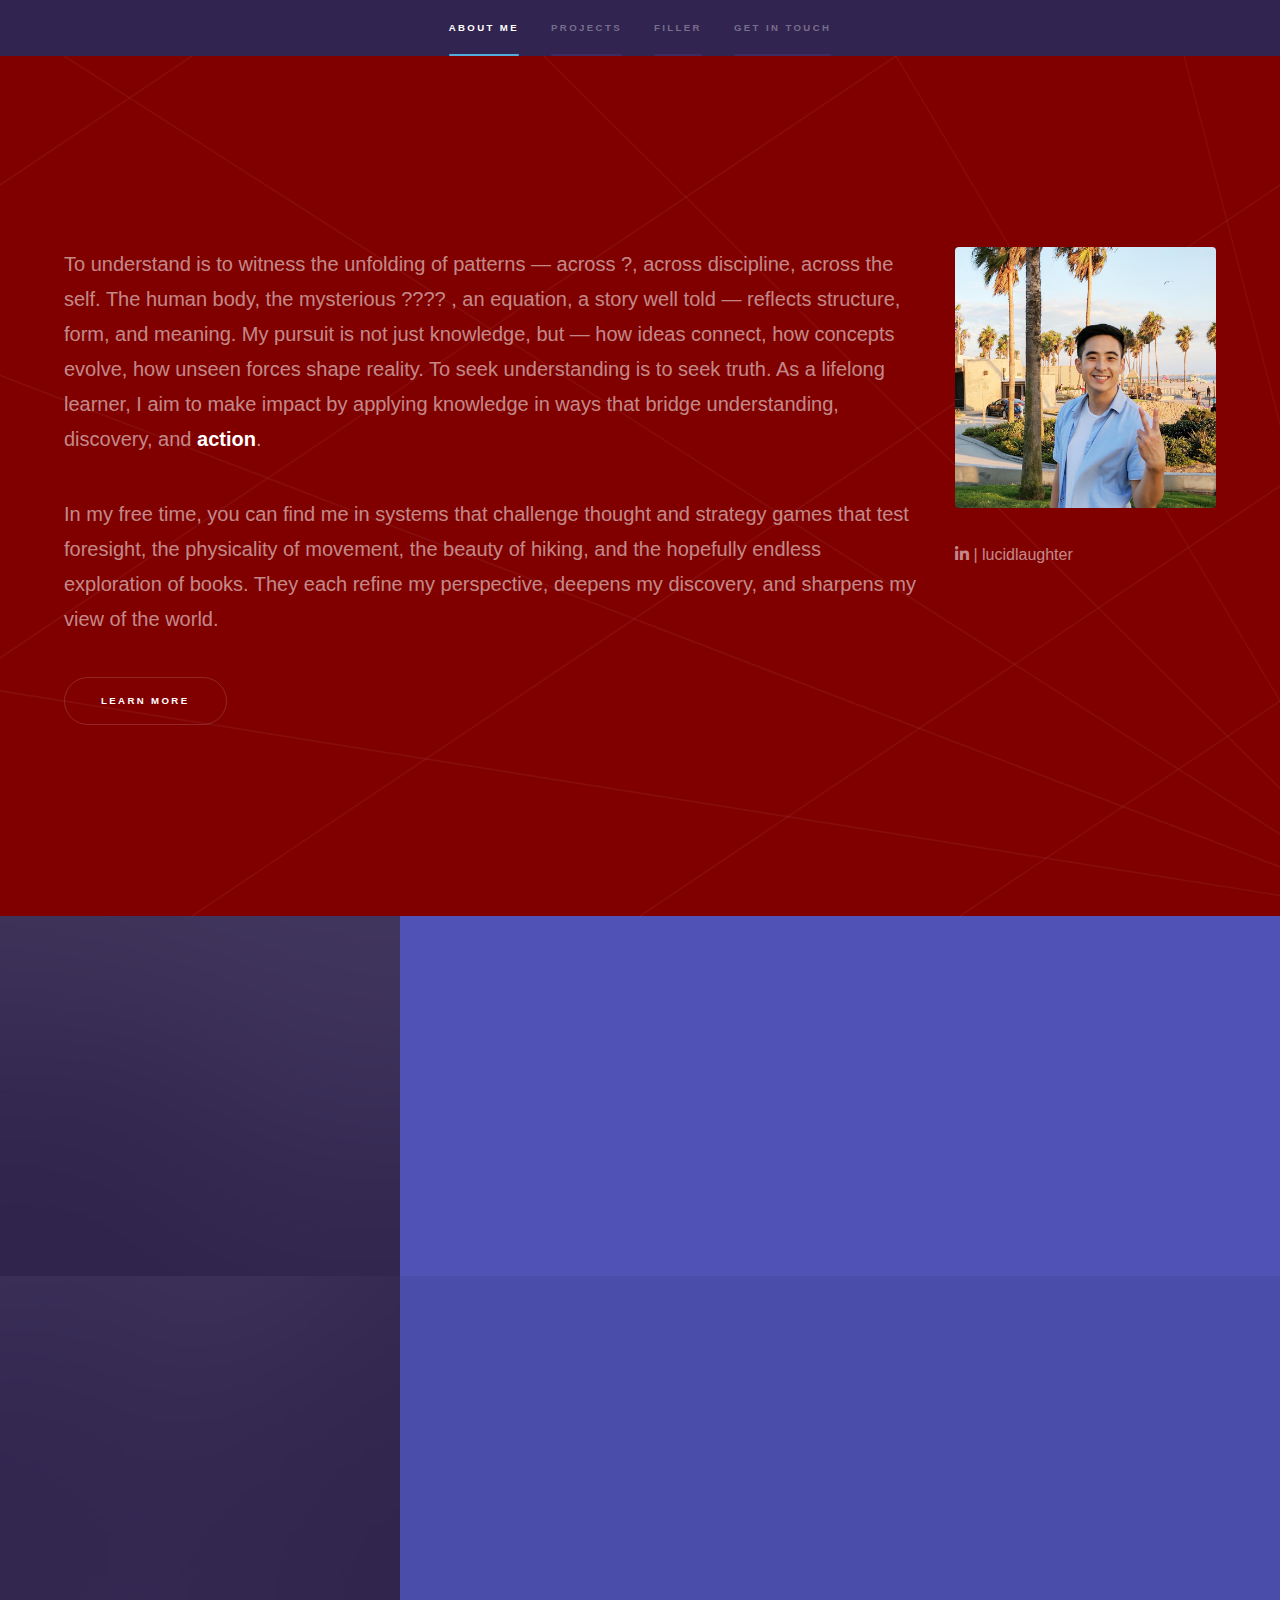
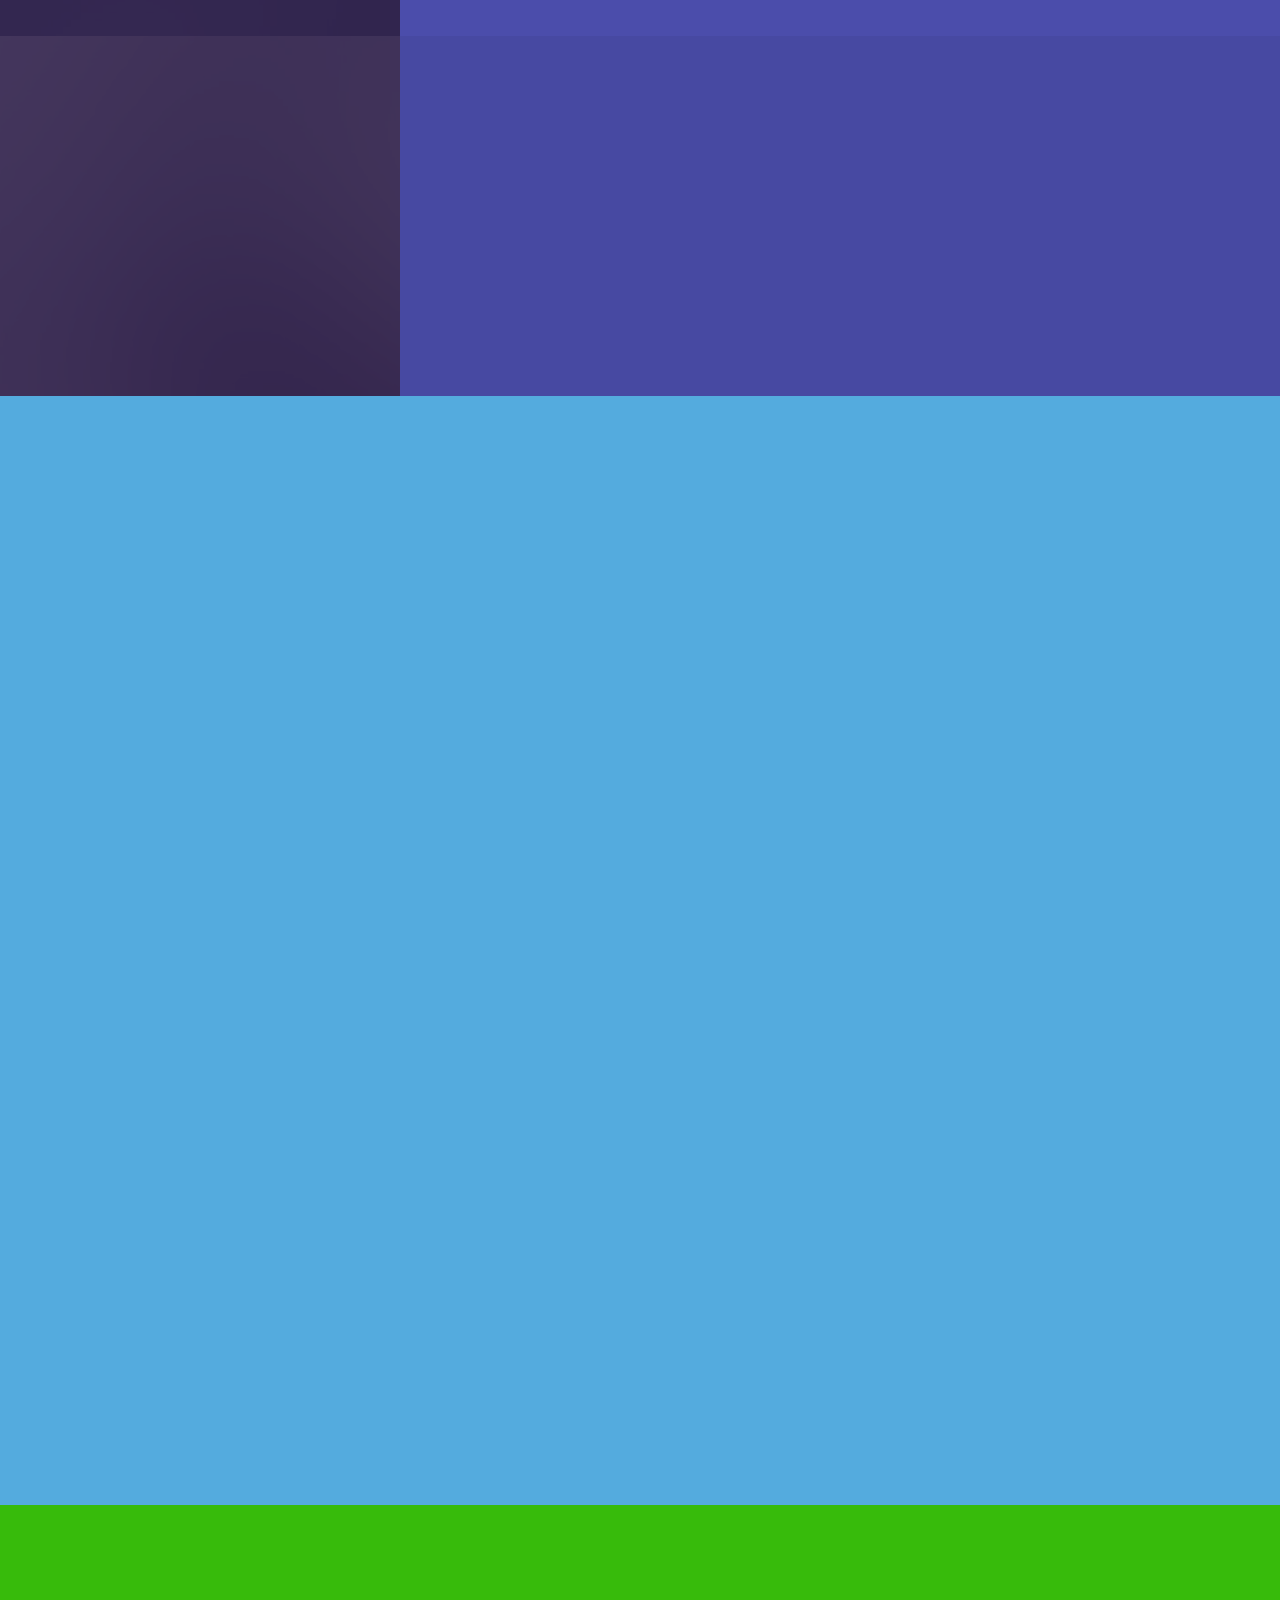
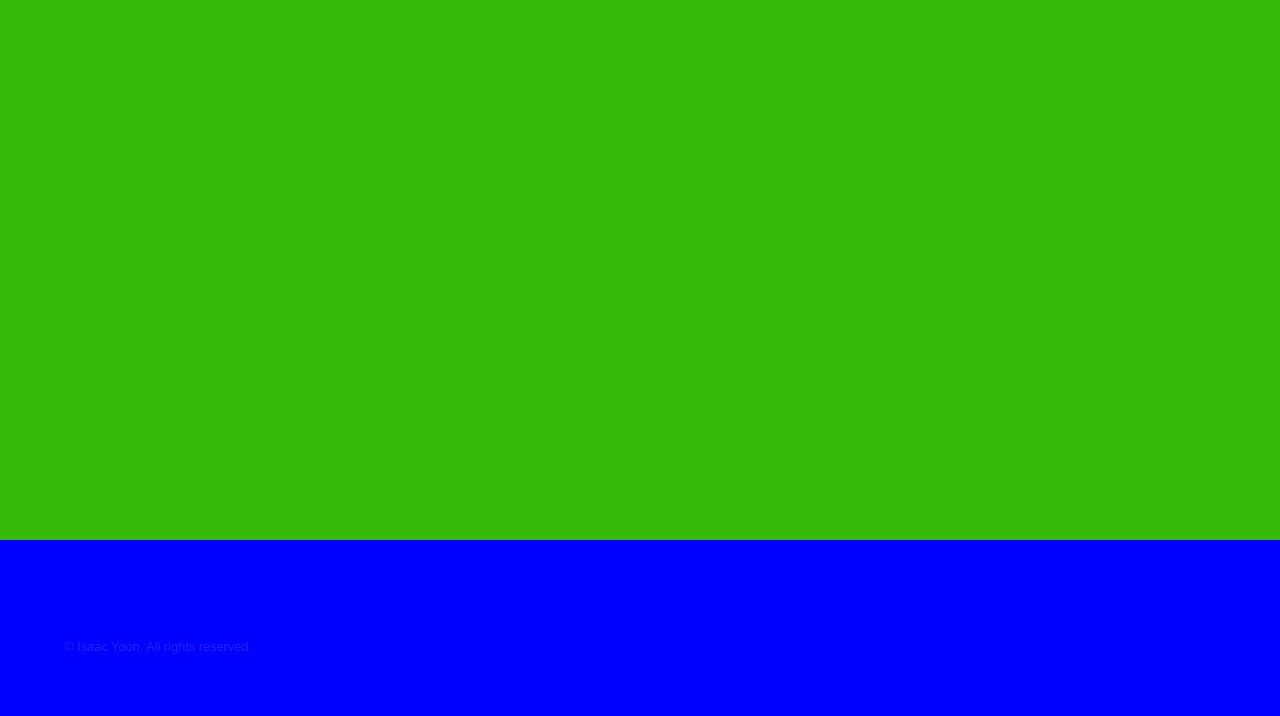
==== commit 124cbbd2: "Update index.html" ====
--- a/index.html
+++ b/index.html
@@ -50,7 +50,7 @@
 											<!-- <h2>About Me</h2> -->
 										</header>
 										<p>
-											To understand is to witness the unfolding of patterns — across , across discipline, across the self. The human body, the ____ , an equation, a story well told — reflects structure, form, and meaning. My pursuit is not just knowledge, but — how ideas connect, how concepts evolve, how unseen forces shape reality. To seek understanding is to seek truth. As a lifelong learner, I aim to make impact by applying knowledge in ways that bridge understanding, discovery, and <b>action</b>.	
+											To understand is to witness the unfolding of patterns — across ?, across discipline, across the self. The human body, the mysterious ???? , an equation, a story well told — reflects structure, form, and meaning. My pursuit is not just knowledge, but — how ideas connect, how concepts evolve, how unseen forces shape reality. To seek understanding is to seek truth. As a lifelong learner, I aim to make impact by applying knowledge in ways that bridge understanding, discovery, and <b>action</b>.	
 										</p>
 										<p>
 											In my free time, you can find me in systems that challenge thought and strategy games that test foresight, the physicality of movement, the beauty of hiking, and the hopefully endless exploration of books. They each refine my perspective, deepens my discovery, and sharpens my view of the world.
